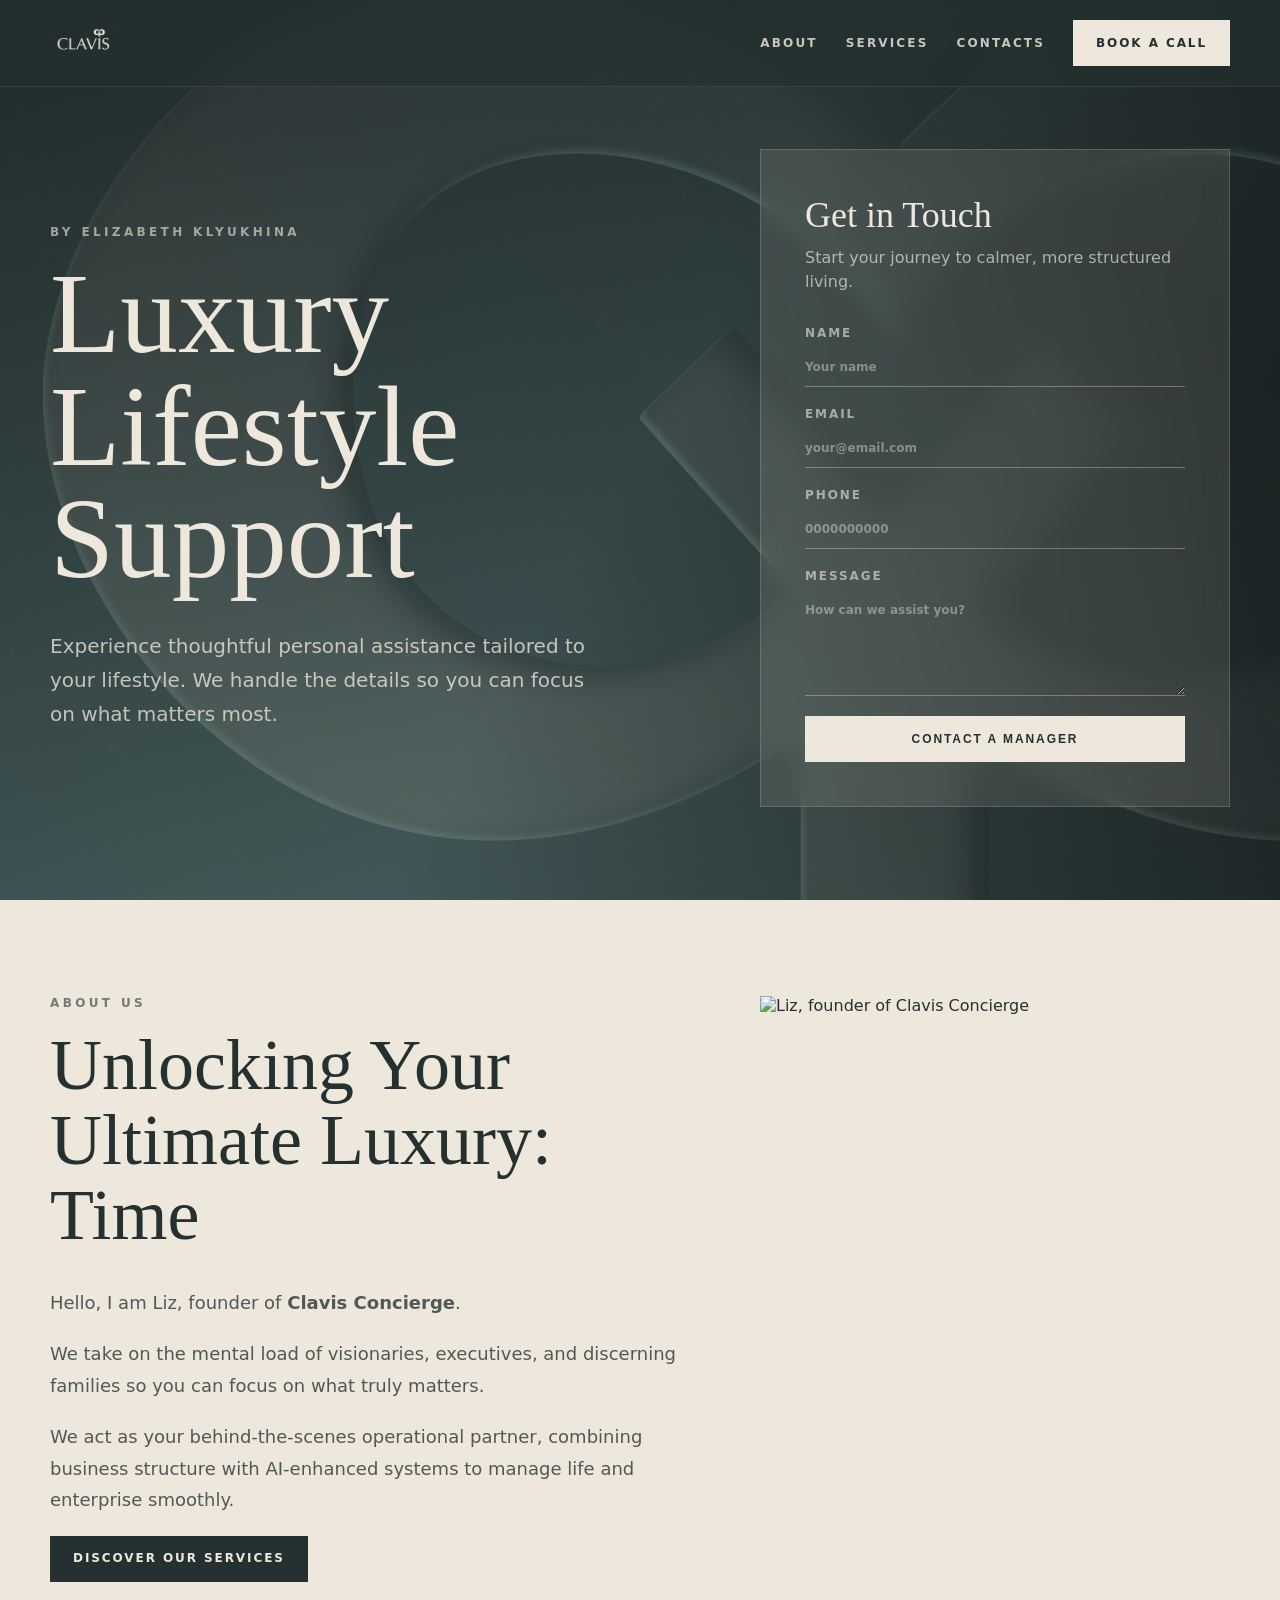
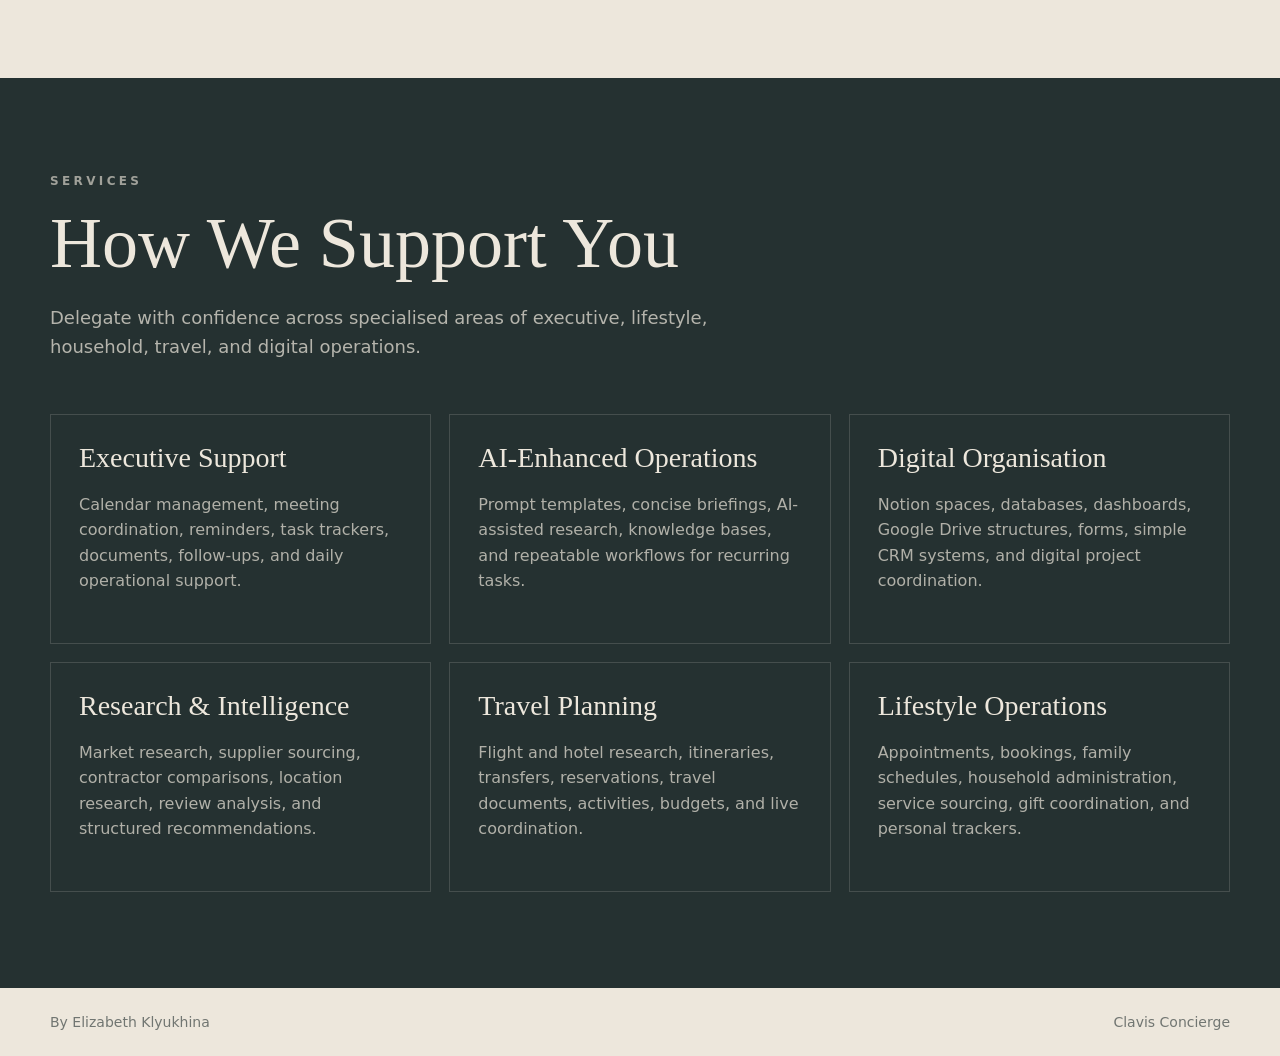
==== index.html @ cf225434 "Add GitHub Pages static preview" ====
<!doctype html>
<html lang="en">
  <head>
    <meta charset="utf-8" />
    <meta name="viewport" content="width=device-width, initial-scale=1" />
    <title>Clavis Concierge | Premium Lifestyle Management</title>
    <meta
      name="description"
      content="Clavis Concierge by Elizabeth Klyukhina - premium family, business, travel, lifestyle, and executive support services."
    />
    <style>
      :root {
        --forest: #253131;
        --sage: #729797;
        --linen: #ede7dc;
        --paper: #f8f4ec;
        --ink: #172222;
      }

      * {
        box-sizing: border-box;
      }

      html {
        scroll-behavior: smooth;
      }

      body {
        margin: 0;
        background: var(--linen);
        color: var(--ink);
        font-family: Inter, ui-sans-serif, system-ui, -apple-system, BlinkMacSystemFont, "Segoe UI", sans-serif;
      }

      a {
        color: inherit;
        text-decoration: none;
      }

      .serif {
        font-family: "Cormorant Garamond", Georgia, "Times New Roman", serif;
      }

      .container {
        width: min(1180px, calc(100% - 40px));
        margin: 0 auto;
      }

      .header {
        position: fixed;
        inset: 0 0 auto;
        z-index: 10;
        background: rgb(37 49 49 / 0.62);
        border-bottom: 1px solid rgb(255 255 255 / 0.08);
        backdrop-filter: blur(12px);
      }

      .header-row {
        display: flex;
        align-items: center;
        justify-content: space-between;
        min-height: 86px;
        gap: 28px;
      }

      .logo {
        display: block;
        height: 70px;
        width: auto;
      }

      .nav {
        display: flex;
        align-items: center;
        gap: 28px;
        color: rgb(237 231 220 / 0.82);
        font-size: 12px;
        font-weight: 600;
        letter-spacing: 0.18em;
        text-transform: uppercase;
      }

      .button {
        display: inline-flex;
        min-height: 46px;
        align-items: center;
        justify-content: center;
        border: 1px solid transparent;
        padding: 0 22px;
        background: var(--linen);
        color: var(--forest);
        font-size: 12px;
        font-weight: 700;
        letter-spacing: 0.16em;
        text-transform: uppercase;
      }

      .button.dark {
        border-color: var(--forest);
        background: var(--forest);
        color: var(--linen);
      }

      .hero {
        position: relative;
        min-height: 100vh;
        display: grid;
        align-items: center;
        overflow: hidden;
        background: var(--forest);
        color: var(--linen);
        padding: 132px 0 76px;
      }

      .hero::before {
        content: "";
        position: absolute;
        inset: 0;
        background:
          linear-gradient(120deg, rgb(0 0 0 / 0.46), rgb(37 49 49 / 0.24), rgb(0 0 0 / 0.42)),
          url("public/hero-bg.jpg") center / cover;
      }

      .hero-grid {
        position: relative;
        display: grid;
        grid-template-columns: minmax(0, 1fr) minmax(320px, 470px);
        gap: 64px;
        align-items: center;
      }

      h1,
      h2,
      h3,
      p {
        margin: 0;
      }

      h1 {
        max-width: 720px;
        font-size: clamp(58px, 9vw, 120px);
        font-weight: 300;
        line-height: 0.98;
      }

      .hero-copy {
        max-width: 540px;
        margin-top: 34px;
        color: rgb(237 231 220 / 0.78);
        font-size: 20px;
        line-height: 1.7;
      }

      .eyebrow {
        margin-bottom: 18px;
        color: rgb(237 231 220 / 0.62);
        font-size: 12px;
        font-weight: 700;
        letter-spacing: 0.28em;
        text-transform: uppercase;
      }

      .contact-card {
        border: 1px solid rgb(237 231 220 / 0.18);
        background: rgb(237 231 220 / 0.11);
        padding: clamp(28px, 4vw, 44px);
        backdrop-filter: blur(12px);
      }

      .contact-card h2 {
        font-size: 36px;
        font-weight: 300;
      }

      .contact-card p {
        margin-top: 10px;
        color: rgb(237 231 220 / 0.68);
        line-height: 1.5;
      }

      form {
        display: grid;
        gap: 20px;
        margin-top: 32px;
      }

      label {
        display: grid;
        gap: 8px;
        color: rgb(237 231 220 / 0.62);
        font-size: 12px;
        font-weight: 700;
        letter-spacing: 0.16em;
        text-transform: uppercase;
      }

      input,
      textarea {
        width: 100%;
        border: 0;
        border-bottom: 1px solid rgb(237 231 220 / 0.34);
        border-radius: 0;
        background: transparent;
        color: var(--linen);
        font: inherit;
        padding: 12px 0;
        outline: none;
      }

      input::placeholder,
      textarea::placeholder {
        color: rgb(237 231 220 / 0.44);
      }

      textarea {
        min-height: 105px;
        resize: vertical;
      }

      .section {
        padding: 96px 0;
      }

      .about {
        background: var(--linen);
        color: var(--forest);
      }

      .about-grid {
        display: grid;
        grid-template-columns: minmax(0, 1fr) minmax(300px, 470px);
        gap: 64px;
        align-items: start;
      }

      .section .eyebrow {
        color: rgb(37 49 49 / 0.6);
      }

      .section h2 {
        max-width: 780px;
        font-size: clamp(42px, 6vw, 72px);
        font-weight: 300;
        line-height: 1.04;
      }

      .body-copy {
        display: grid;
        gap: 20px;
        margin-top: 34px;
        color: rgb(37 49 49 / 0.78);
        font-size: 18px;
        line-height: 1.75;
      }

      .portrait {
        width: 100%;
        aspect-ratio: 479 / 540;
        object-fit: cover;
        object-position: top;
      }

      .services {
        background: var(--forest);
        color: var(--linen);
      }

      .services .eyebrow {
        color: rgb(237 231 220 / 0.62);
      }

      .services-intro {
        max-width: 720px;
        margin-top: 22px;
        color: rgb(237 231 220 / 0.72);
        font-size: 18px;
        line-height: 1.65;
      }

      .service-grid {
        display: grid;
        grid-template-columns: repeat(3, minmax(0, 1fr));
        gap: 18px;
        margin-top: 52px;
      }

      .service-card {
        min-height: 230px;
        border: 1px solid rgb(237 231 220 / 0.16);
        padding: 28px;
      }

      .service-card h3 {
        font-size: 28px;
        font-weight: 300;
        line-height: 1.1;
      }

      .service-card p {
        margin-top: 18px;
        color: rgb(237 231 220 / 0.7);
        line-height: 1.6;
      }

      footer {
        background: var(--linen);
        color: rgb(37 49 49 / 0.62);
        padding: 26px 0;
        font-size: 14px;
      }

      .footer-row {
        display: flex;
        align-items: center;
        justify-content: space-between;
        gap: 18px;
      }

      .toast {
        position: fixed;
        right: 24px;
        bottom: 24px;
        z-index: 20;
        display: none;
        max-width: 340px;
        background: var(--paper);
        color: var(--forest);
        box-shadow: 0 18px 40px rgb(0 0 0 / 0.2);
        padding: 18px 20px;
        line-height: 1.5;
      }

      .toast.show {
        display: block;
      }

      @media (max-width: 900px) {
        .nav {
          display: none;
        }

        .hero-grid,
        .about-grid,
        .service-grid {
          grid-template-columns: 1fr;
        }

        .hero {
          padding-top: 120px;
        }
      }

      @media (max-width: 560px) {
        .container {
          width: min(100% - 28px, 1180px);
        }

        .header-row {
          min-height: 74px;
        }

        .logo {
          height: 58px;
        }

        h1 {
          font-size: 52px;
        }

        .hero-copy,
        .body-copy,
        .services-intro {
          font-size: 16px;
        }

        .section {
          padding: 72px 0;
        }

        .footer-row {
          align-items: flex-start;
          flex-direction: column;
        }
      }
    </style>
  </head>
  <body>
    <header class="header">
      <div class="container header-row">
        <a href="#contacts" aria-label="Clavis Concierge home">
          <img class="logo" src="public/logo.png" alt="Clavis" />
        </a>
        <nav class="nav" aria-label="Primary navigation">
          <a href="#about">About</a>
          <a href="#services">Services</a>
          <a href="#contacts">Contacts</a>
          <a class="button" href="https://zcal.co/elizavetaklyukhina/30min" target="_blank" rel="noopener">Book a call</a>
        </nav>
      </div>
    </header>

    <main>
      <section class="hero" id="contacts">
        <div class="container hero-grid">
          <div>
            <p class="eyebrow">By Elizabeth Klyukhina</p>
            <h1 class="serif">Luxury Lifestyle Support</h1>
            <p class="hero-copy">
              Experience thoughtful personal assistance tailored to your lifestyle. We handle the details so you can focus on what matters most.
            </p>
          </div>

          <div class="contact-card">
            <h2 class="serif">Get in Touch</h2>
            <p>Start your journey to calmer, more structured living.</p>
            <form id="contact-form">
              <label>
                Name
                <input name="name" placeholder="Your name" autocomplete="name" required />
              </label>
              <label>
                Email
                <input name="email" type="email" placeholder="your@email.com" autocomplete="email" required />
              </label>
              <label>
                Phone
                <input name="phone" type="tel" placeholder="0000000000" autocomplete="tel" required />
              </label>
              <label>
                Message
                <textarea name="message" placeholder="How can we assist you?" required></textarea>
              </label>
              <button class="button" type="submit">Contact a Manager</button>
            </form>
          </div>
        </div>
      </section>

      <section class="section about" id="about">
        <div class="container about-grid">
          <div>
            <p class="eyebrow">About Us</p>
            <h2 class="serif">Unlocking Your Ultimate Luxury: Time</h2>
            <div class="body-copy">
              <p>Hello, I am Liz, founder of <strong>Clavis Concierge</strong>.</p>
              <p>We take on the mental load of visionaries, executives, and discerning families so you can focus on what truly matters.</p>
              <p>We act as your behind-the-scenes operational partner, combining business structure with AI-enhanced systems to manage life and enterprise smoothly.</p>
              <p><a class="button dark" href="#services">Discover Our Services</a></p>
            </div>
          </div>
          <img class="portrait" src="public/about-liz.png" alt="Liz, founder of Clavis Concierge" />
        </div>
      </section>

      <section class="section services" id="services">
        <div class="container">
          <p class="eyebrow">Services</p>
          <h2 class="serif">How We Support You</h2>
          <p class="services-intro">Delegate with confidence across specialised areas of executive, lifestyle, household, travel, and digital operations.</p>
          <div class="service-grid">
            <article class="service-card">
              <h3 class="serif">Executive Support</h3>
              <p>Calendar management, meeting coordination, reminders, task trackers, documents, follow-ups, and daily operational support.</p>
            </article>
            <article class="service-card">
              <h3 class="serif">AI-Enhanced Operations</h3>
              <p>Prompt templates, concise briefings, AI-assisted research, knowledge bases, and repeatable workflows for recurring tasks.</p>
            </article>
            <article class="service-card">
              <h3 class="serif">Digital Organisation</h3>
              <p>Notion spaces, databases, dashboards, Google Drive structures, forms, simple CRM systems, and digital project coordination.</p>
            </article>
            <article class="service-card">
              <h3 class="serif">Research & Intelligence</h3>
              <p>Market research, supplier sourcing, contractor comparisons, location research, review analysis, and structured recommendations.</p>
            </article>
            <article class="service-card">
              <h3 class="serif">Travel Planning</h3>
              <p>Flight and hotel research, itineraries, transfers, reservations, travel documents, activities, budgets, and live coordination.</p>
            </article>
            <article class="service-card">
              <h3 class="serif">Lifestyle Operations</h3>
              <p>Appointments, bookings, family schedules, household administration, service sourcing, gift coordination, and personal trackers.</p>
            </article>
          </div>
        </div>
      </section>
    </main>

    <footer>
      <div class="container footer-row">
        <span>By Elizabeth Klyukhina</span>
        <span>Clavis Concierge</span>
      </div>
    </footer>

    <div class="toast" id="toast" role="status" aria-live="polite">
      Thank you. Your message is ready for the next connected contact workflow.
    </div>

    <script>
      const form = document.querySelector("#contact-form");
      const toast = document.querySelector("#toast");

      form.addEventListener("submit", (event) => {
        event.preventDefault();
        form.reset();
        toast.classList.add("show");
        window.setTimeout(() => toast.classList.remove("show"), 4200);
      });
    </script>
  </body>
</html>
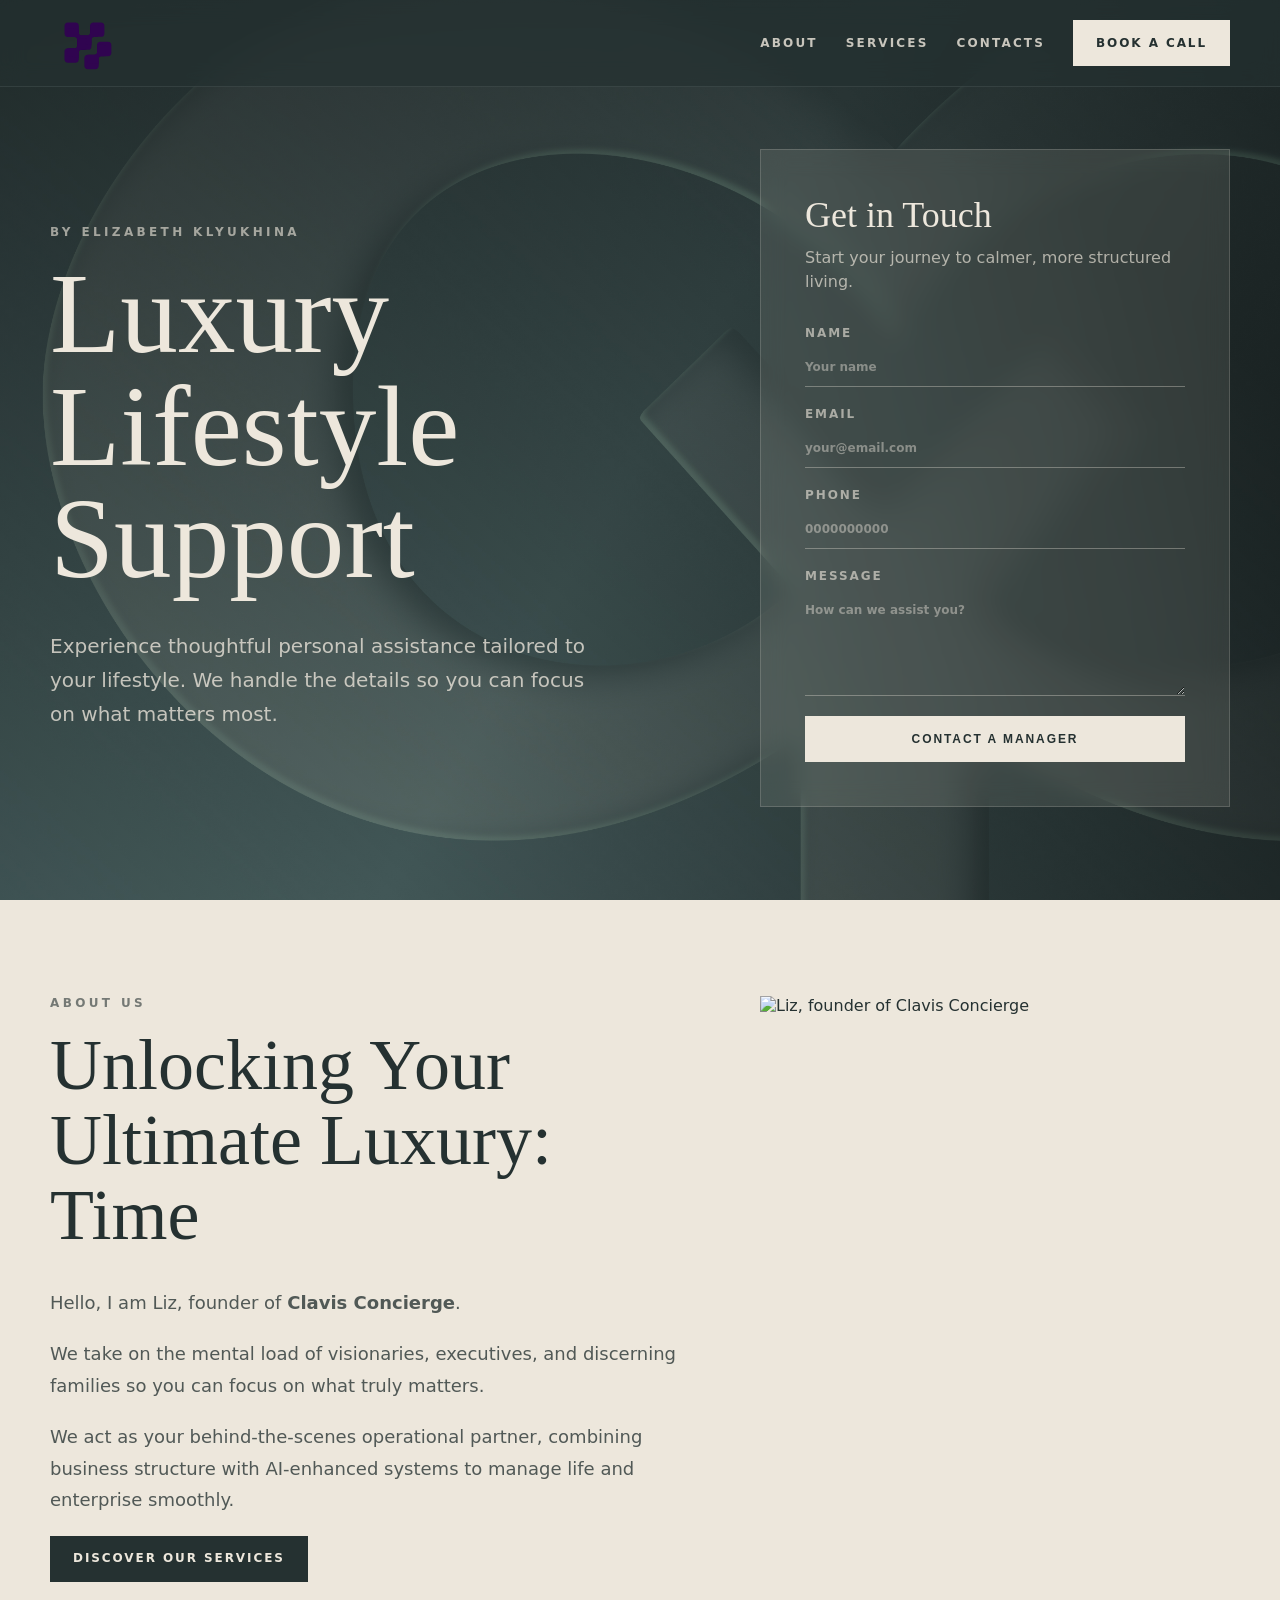
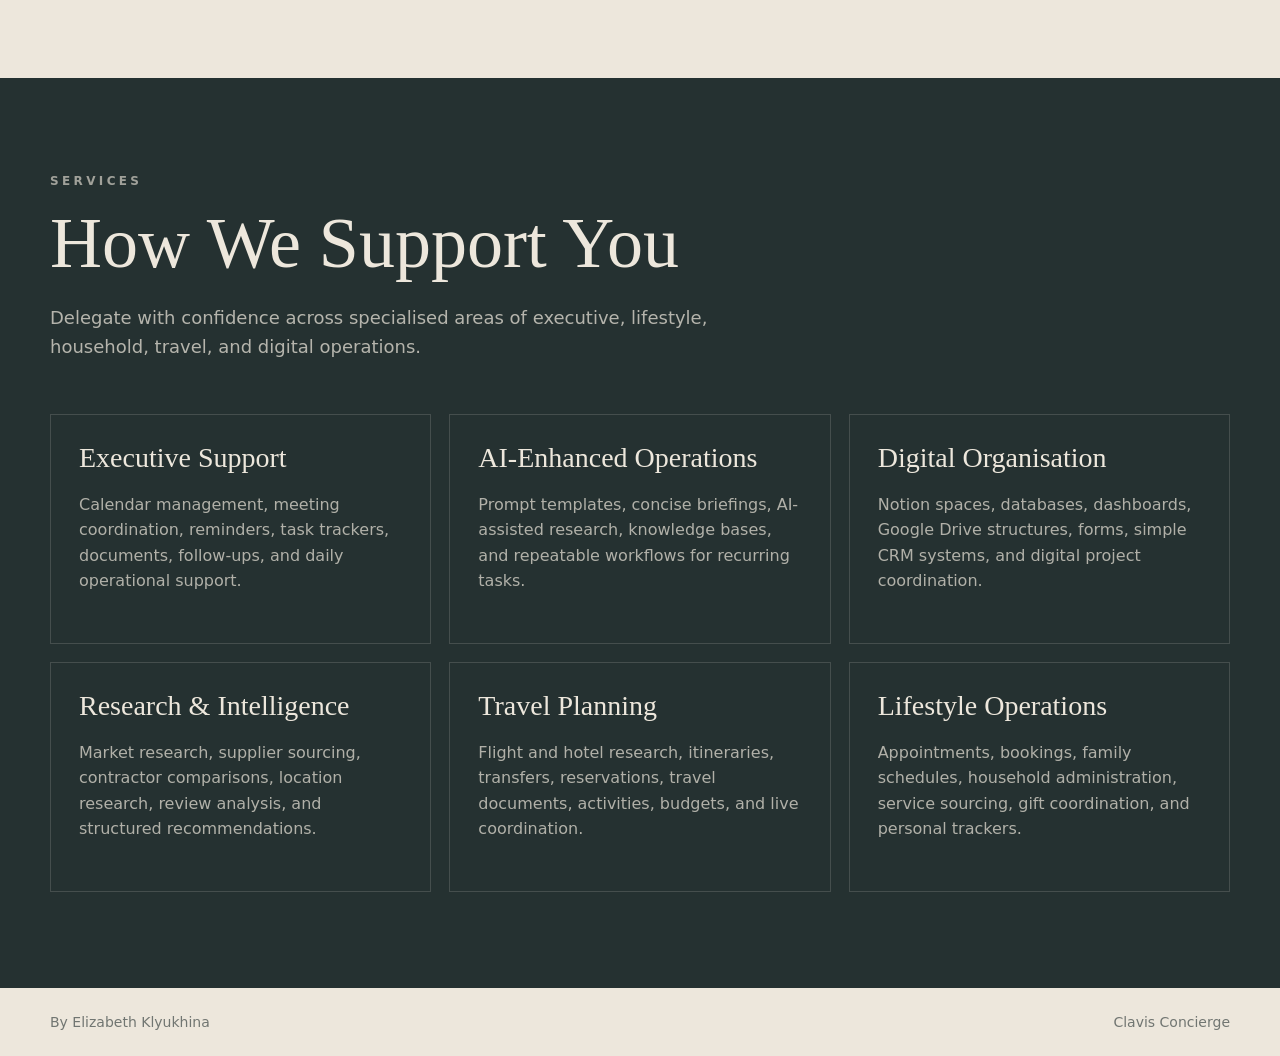
==== commit 185c0685: "Update site logo" ====
--- a/index.html
+++ b/index.html
@@ -388,7 +388,7 @@
     <header class="header">
       <div class="container header-row">
         <a href="#contacts" aria-label="Clavis Concierge home">
-          <img class="logo" src="public/logo.png" alt="Clavis" />
+          <img class="logo" src="public/logo.svg" alt="Clavis" />
         </a>
         <nav class="nav" aria-label="Primary navigation">
           <a href="#about">About</a>
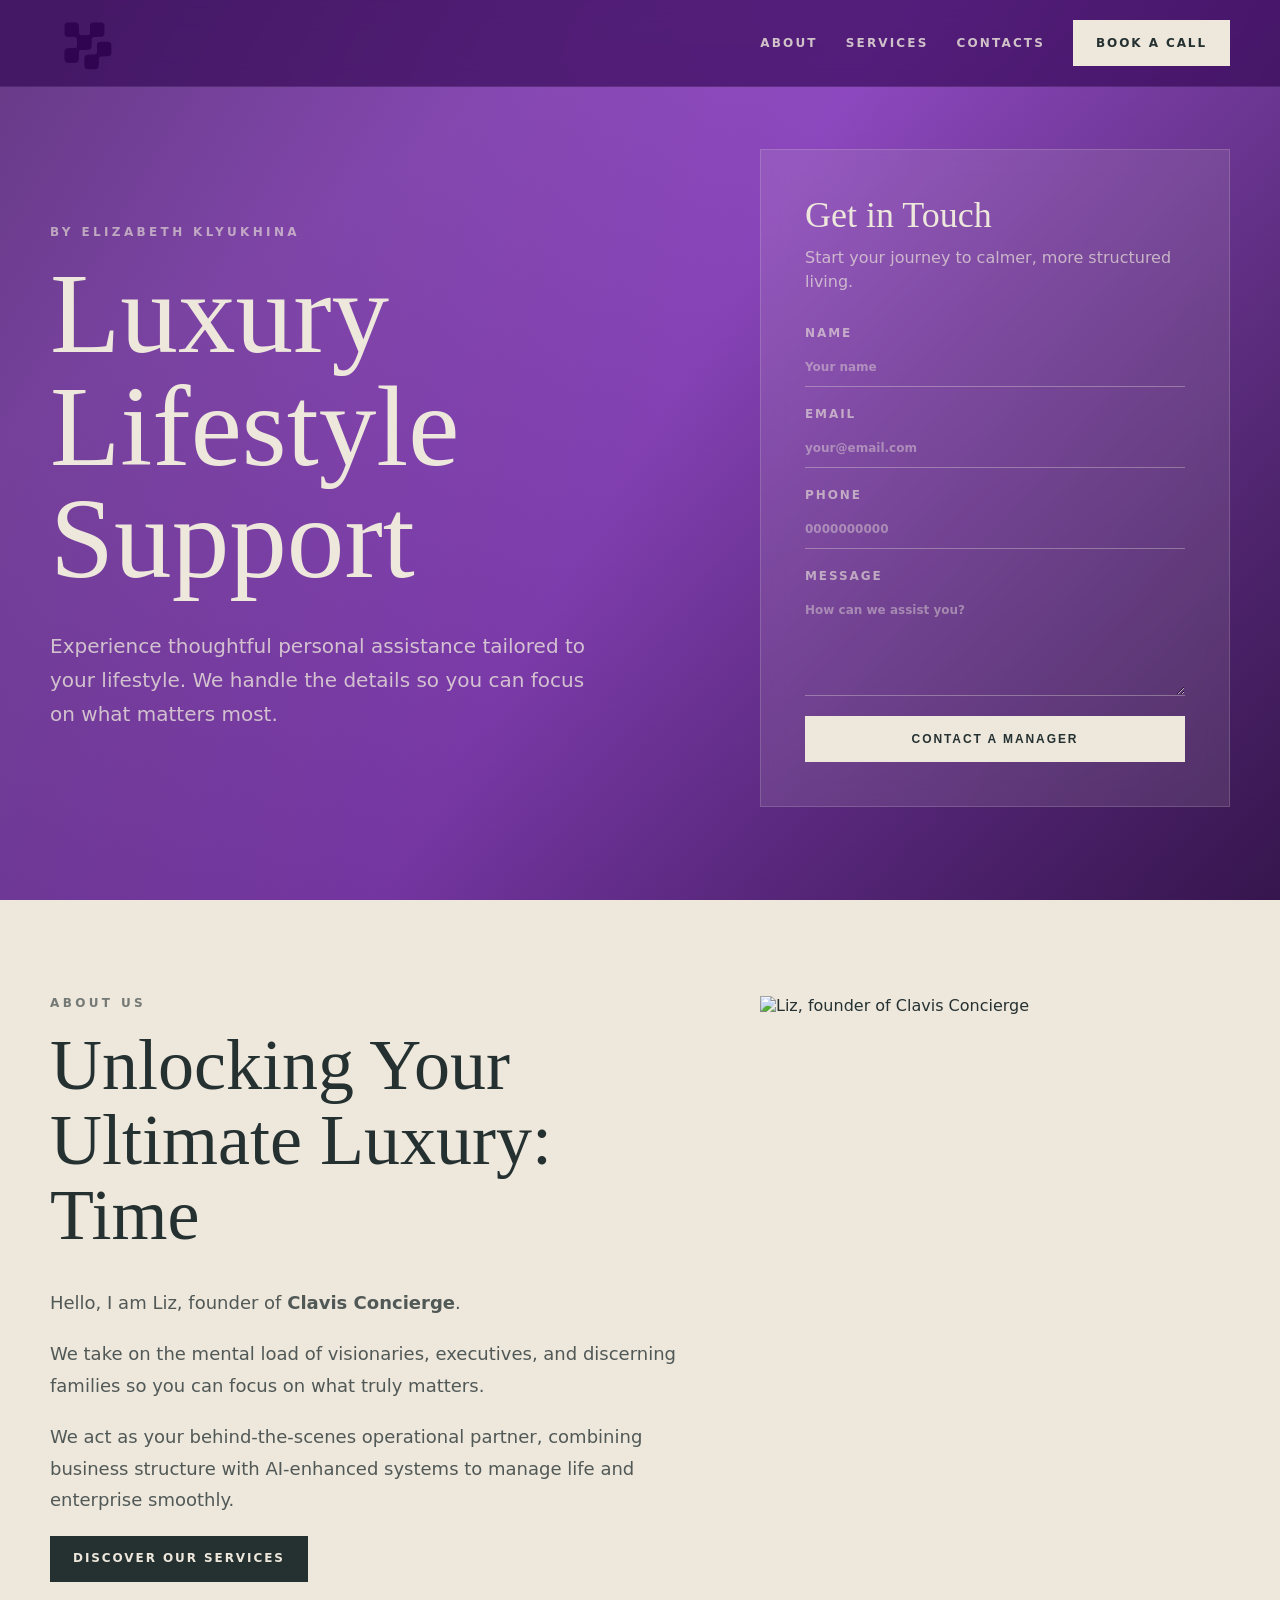
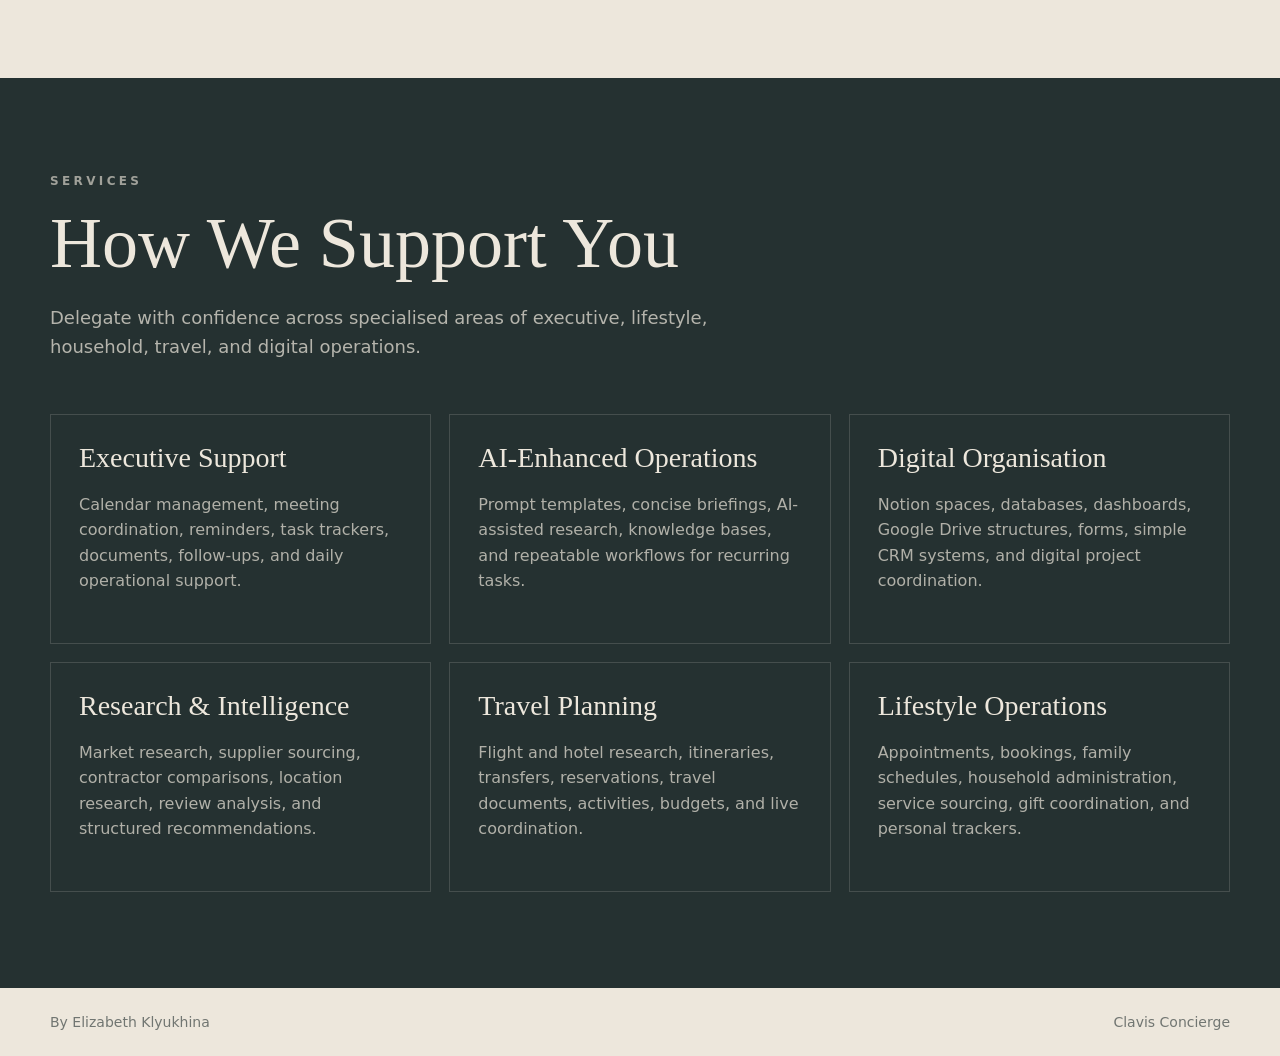
==== commit b6148948: "Update hero background" ====
--- a/index.html
+++ b/index.html
@@ -11,6 +11,7 @@
     <style>
       :root {
         --forest: #253131;
+        --hero-dark: #300450;
         --sage: #729797;
         --linen: #ede7dc;
         --paper: #f8f4ec;
@@ -50,7 +51,7 @@
         position: fixed;
         inset: 0 0 auto;
         z-index: 10;
-        background: rgb(37 49 49 / 0.62);
+        background: rgb(48 4 80 / 0.62);
         border-bottom: 1px solid rgb(255 255 255 / 0.08);
         backdrop-filter: blur(12px);
       }
@@ -117,8 +118,8 @@
         position: absolute;
         inset: 0;
         background:
-          linear-gradient(120deg, rgb(0 0 0 / 0.46), rgb(37 49 49 / 0.24), rgb(0 0 0 / 0.42)),
-          url("public/hero-bg.jpg") center / cover;
+          linear-gradient(120deg, rgb(0 0 0 / 0.46), rgb(48 4 80 / 0.24), rgb(0 0 0 / 0.42)),
+          url("public/hero-bg.svg") center / cover;
       }
 
       .hero-grid {
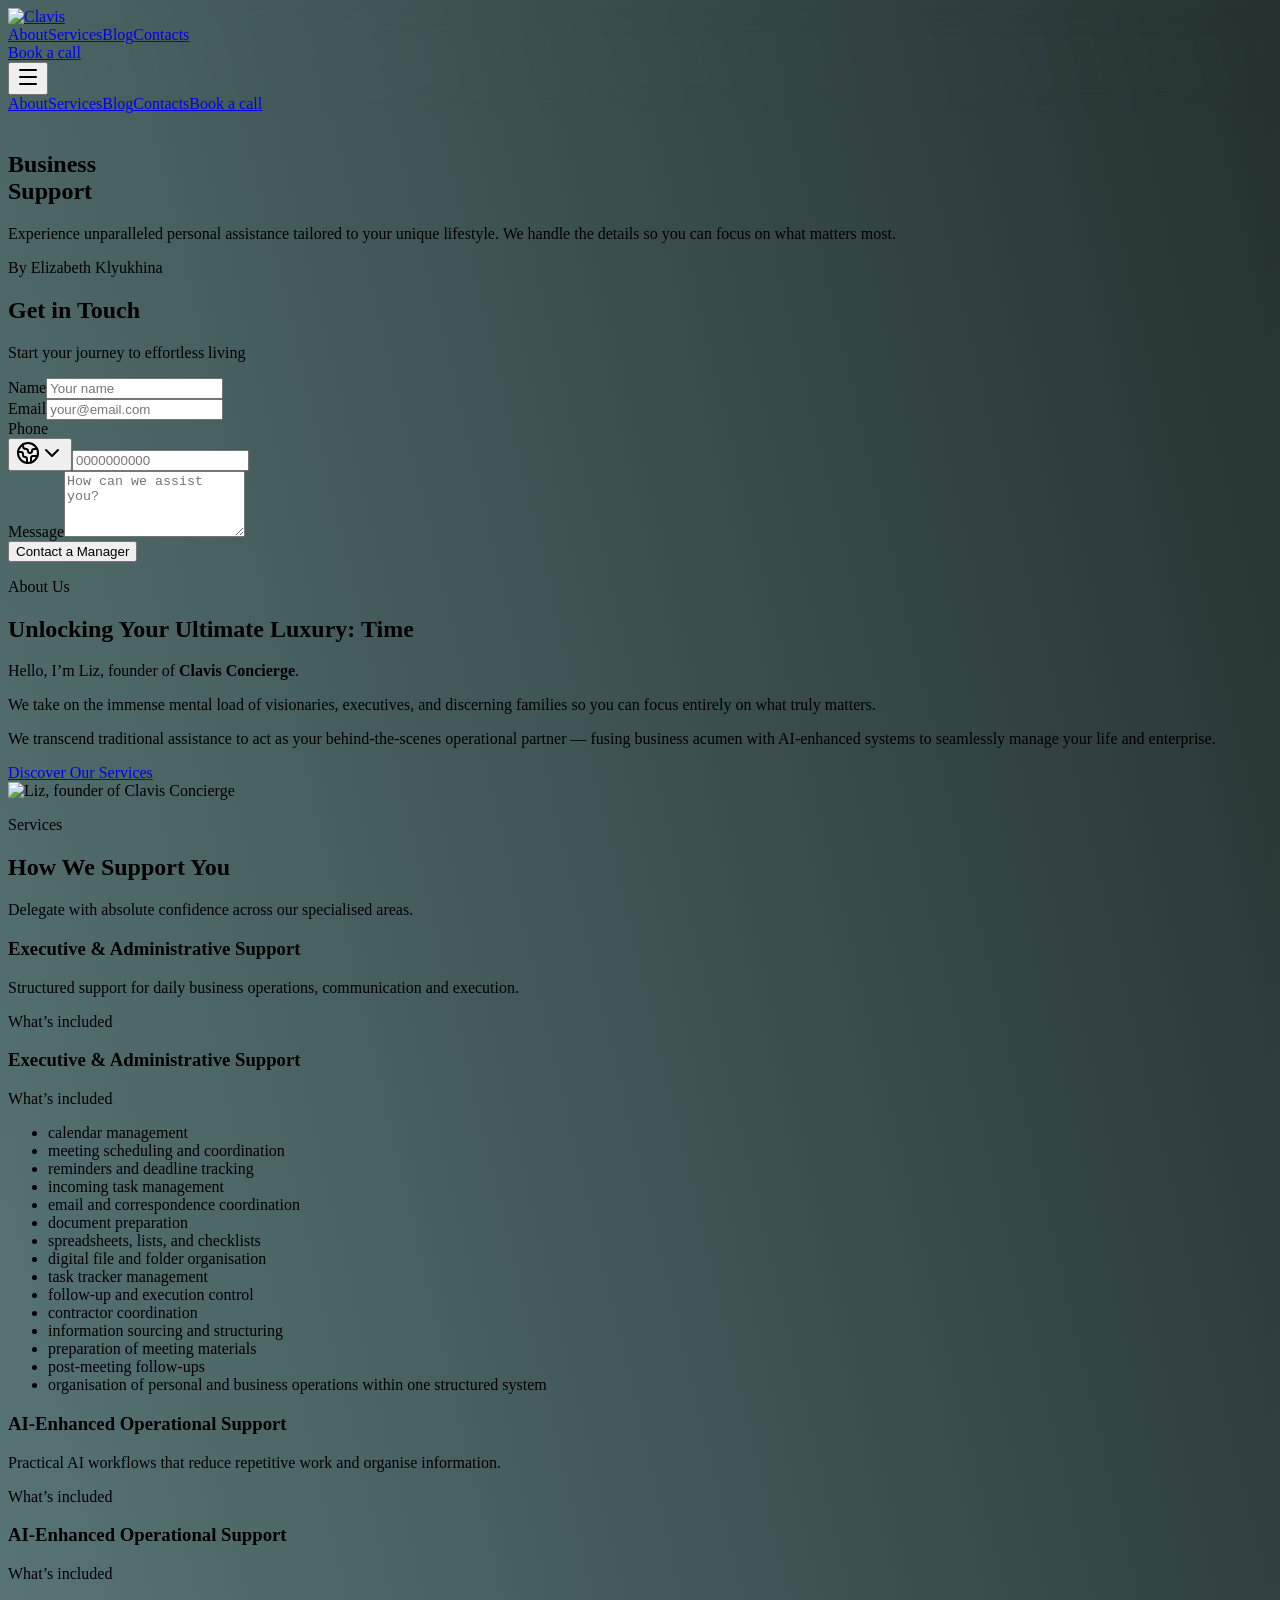
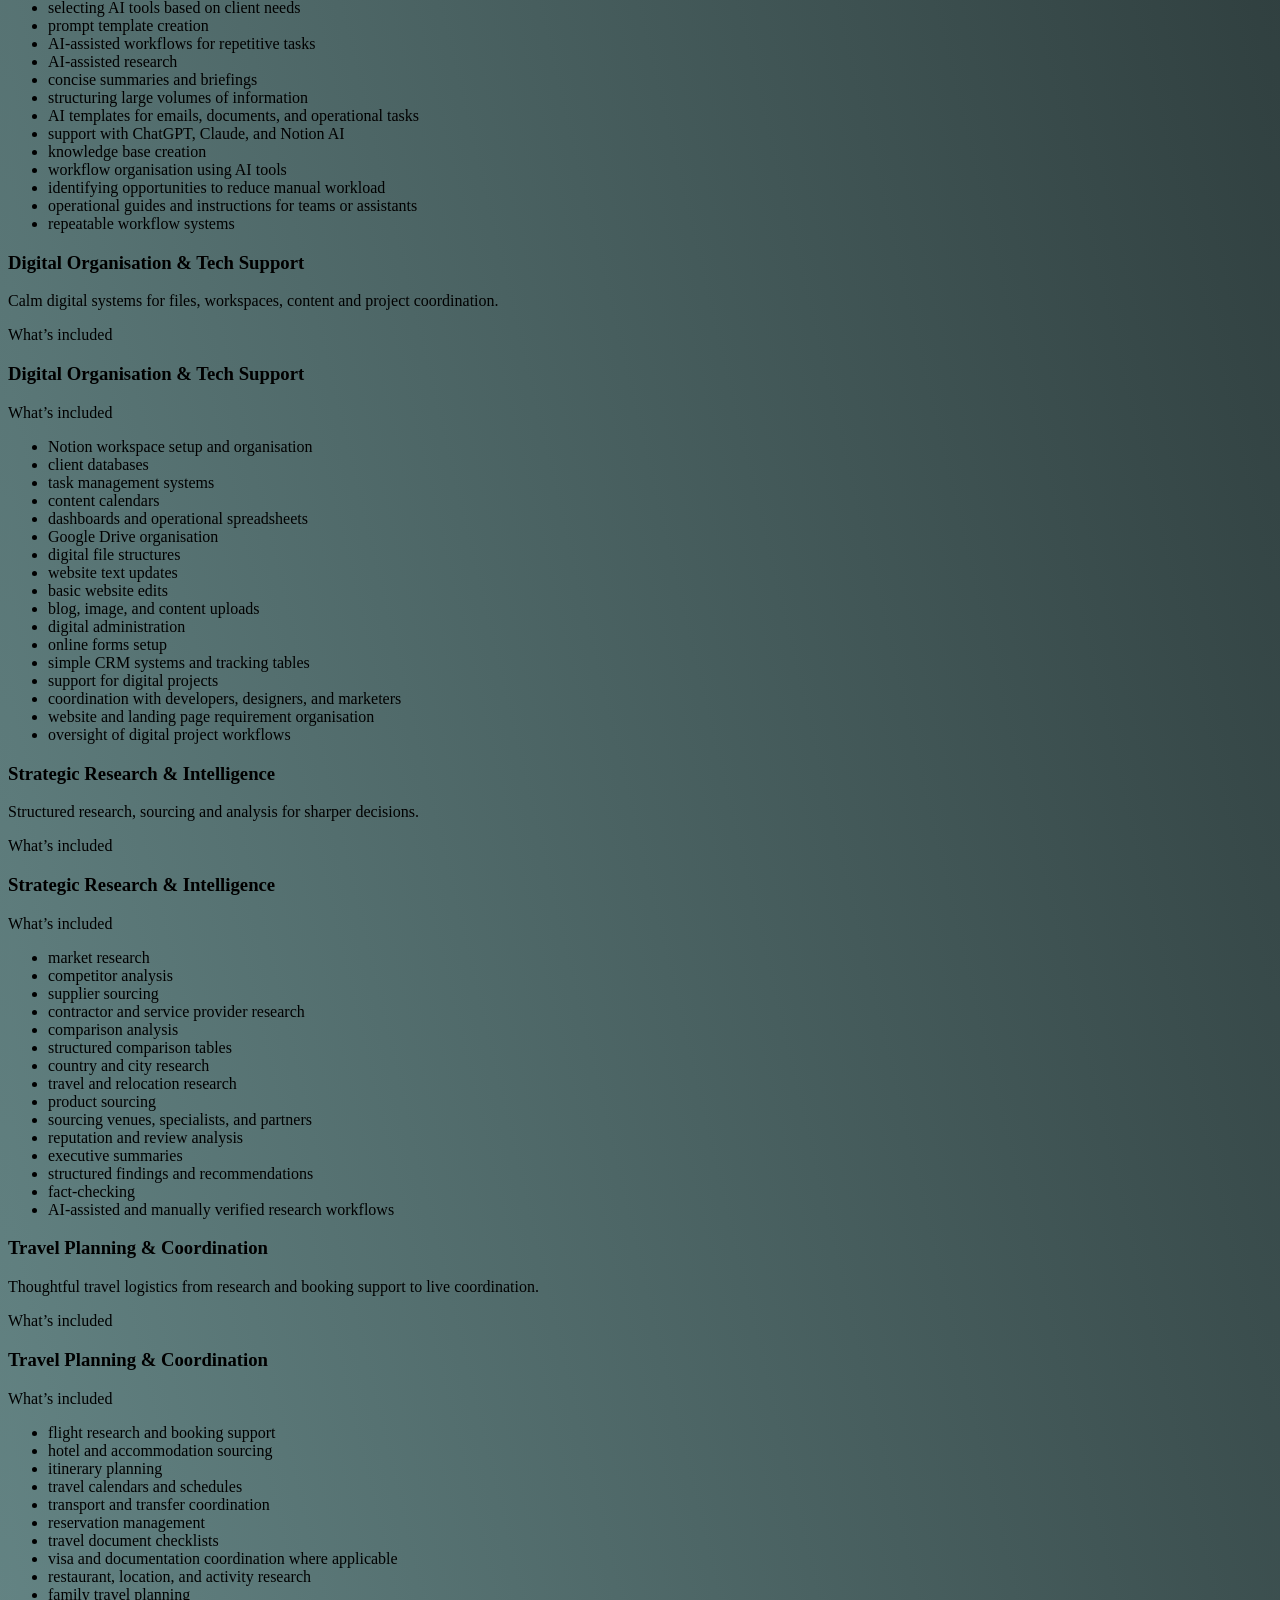
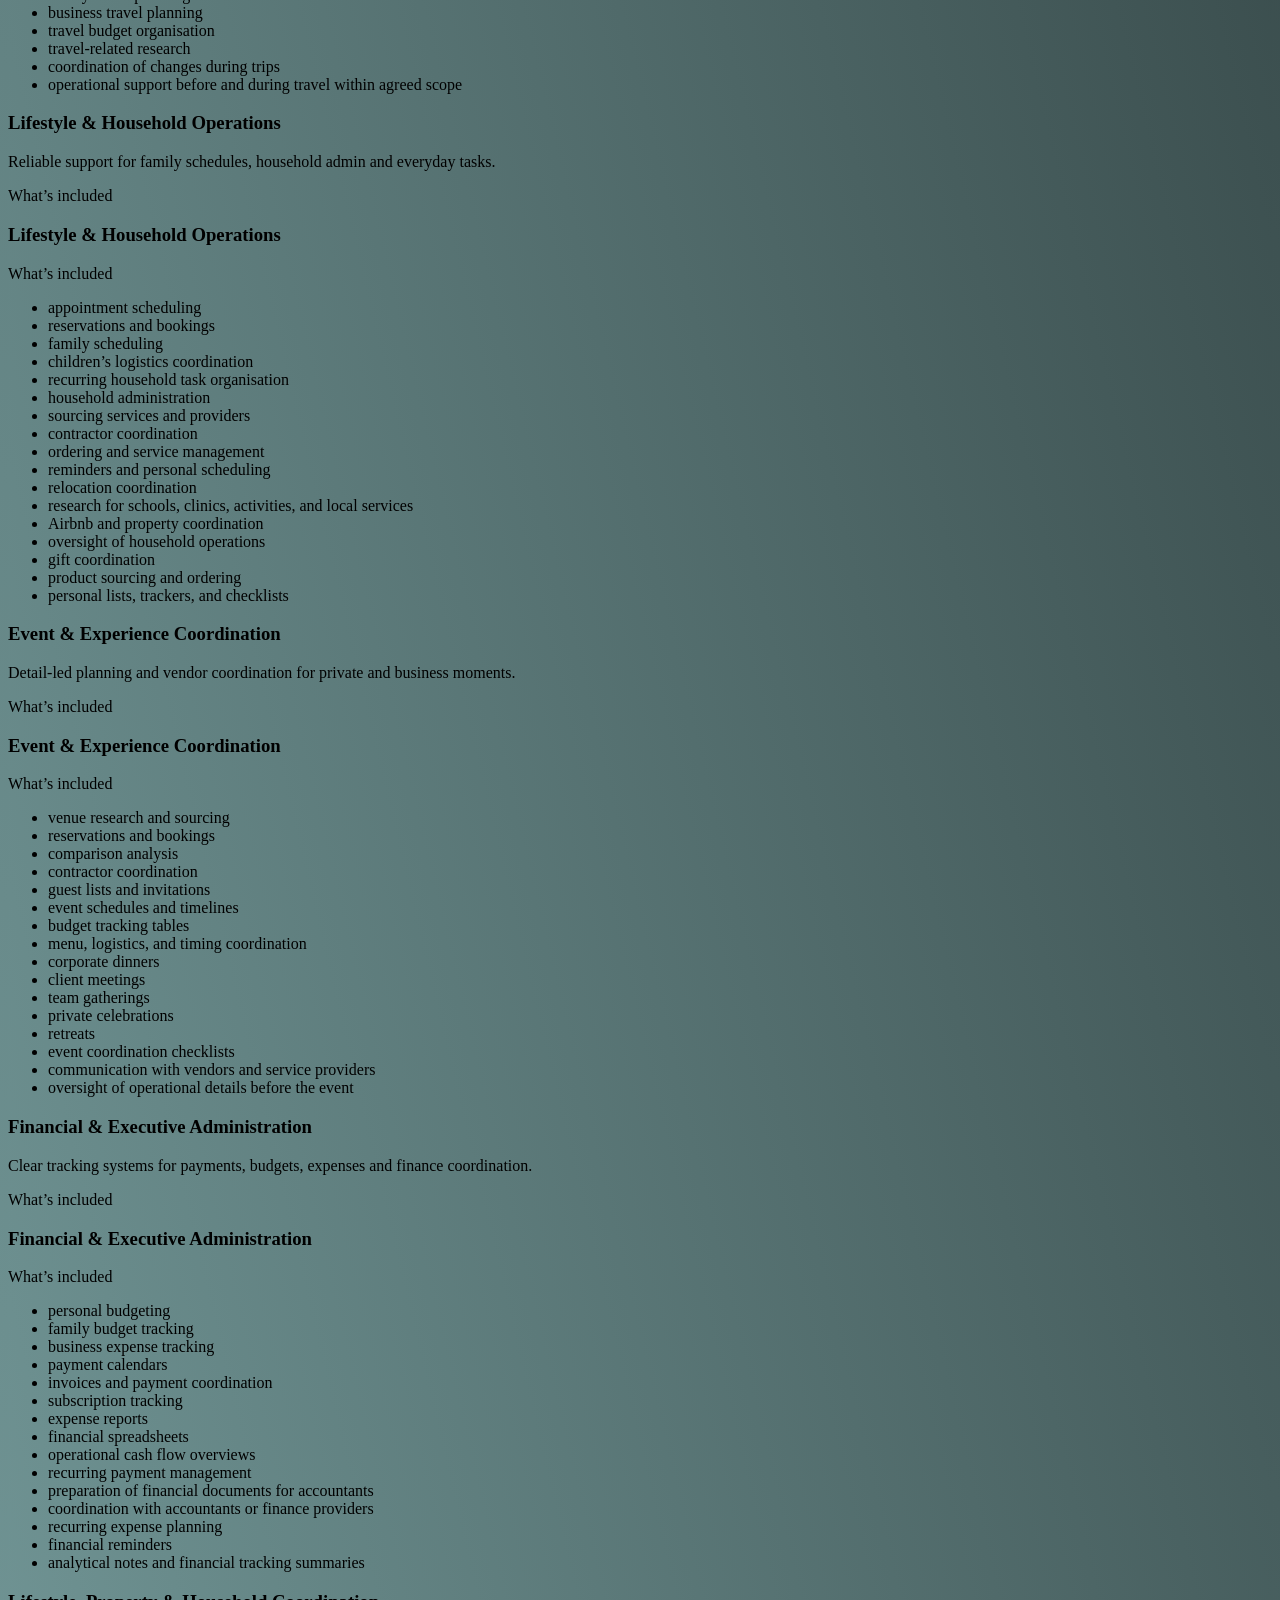
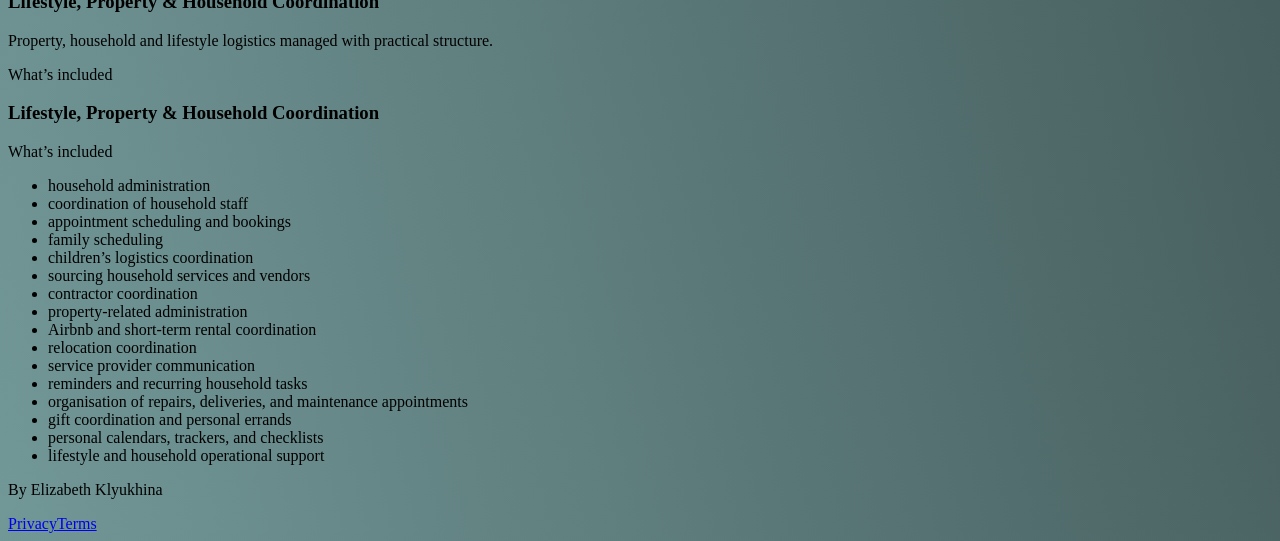
==== commit 01e9abe7: "Deploy static site" ====
--- a/index.html
+++ b/index.html
@@ -1,514 +1 @@
-<!doctype html>
-<html lang="en">
-  <head>
-    <meta charset="utf-8" />
-    <meta name="viewport" content="width=device-width, initial-scale=1" />
-    <title>Clavis Concierge | Premium Lifestyle Management</title>
-    <meta
-      name="description"
-      content="Clavis Concierge by Elizabeth Klyukhina - premium family, business, travel, lifestyle, and executive support services."
-    />
-    <style>
-      :root {
-        --forest: #253131;
-        --hero-dark: #300450;
-        --sage: #729797;
-        --linen: #ede7dc;
-        --paper: #f8f4ec;
-        --ink: #172222;
-      }
-
-      * {
-        box-sizing: border-box;
-      }
-
-      html {
-        scroll-behavior: smooth;
-      }
-
-      body {
-        margin: 0;
-        background: var(--linen);
-        color: var(--ink);
-        font-family: Inter, ui-sans-serif, system-ui, -apple-system, BlinkMacSystemFont, "Segoe UI", sans-serif;
-      }
-
-      a {
-        color: inherit;
-        text-decoration: none;
-      }
-
-      .serif {
-        font-family: "Cormorant Garamond", Georgia, "Times New Roman", serif;
-      }
-
-      .container {
-        width: min(1180px, calc(100% - 40px));
-        margin: 0 auto;
-      }
-
-      .header {
-        position: fixed;
-        inset: 0 0 auto;
-        z-index: 10;
-        background: rgb(48 4 80 / 0.62);
-        border-bottom: 1px solid rgb(255 255 255 / 0.08);
-        backdrop-filter: blur(12px);
-      }
-
-      .header-row {
-        display: flex;
-        align-items: center;
-        justify-content: space-between;
-        min-height: 86px;
-        gap: 28px;
-      }
-
-      .logo {
-        display: block;
-        height: 70px;
-        width: auto;
-      }
-
-      .nav {
-        display: flex;
-        align-items: center;
-        gap: 28px;
-        color: rgb(237 231 220 / 0.82);
-        font-size: 12px;
-        font-weight: 600;
-        letter-spacing: 0.18em;
-        text-transform: uppercase;
-      }
-
-      .button {
-        display: inline-flex;
-        min-height: 46px;
-        align-items: center;
-        justify-content: center;
-        border: 1px solid transparent;
-        padding: 0 22px;
-        background: var(--linen);
-        color: var(--forest);
-        font-size: 12px;
-        font-weight: 700;
-        letter-spacing: 0.16em;
-        text-transform: uppercase;
-      }
-
-      .button.dark {
-        border-color: var(--forest);
-        background: var(--forest);
-        color: var(--linen);
-      }
-
-      .hero {
-        position: relative;
-        min-height: 100vh;
-        display: grid;
-        align-items: center;
-        overflow: hidden;
-        background: var(--forest);
-        color: var(--linen);
-        padding: 132px 0 76px;
-      }
-
-      .hero::before {
-        content: "";
-        position: absolute;
-        inset: 0;
-        background:
-          linear-gradient(120deg, rgb(0 0 0 / 0.46), rgb(48 4 80 / 0.24), rgb(0 0 0 / 0.42)),
-          url("public/hero-bg.svg") center / cover;
-      }
-
-      .hero-grid {
-        position: relative;
-        display: grid;
-        grid-template-columns: minmax(0, 1fr) minmax(320px, 470px);
-        gap: 64px;
-        align-items: center;
-      }
-
-      h1,
-      h2,
-      h3,
-      p {
-        margin: 0;
-      }
-
-      h1 {
-        max-width: 720px;
-        font-size: clamp(58px, 9vw, 120px);
-        font-weight: 300;
-        line-height: 0.98;
-      }
-
-      .hero-copy {
-        max-width: 540px;
-        margin-top: 34px;
-        color: rgb(237 231 220 / 0.78);
-        font-size: 20px;
-        line-height: 1.7;
-      }
-
-      .eyebrow {
-        margin-bottom: 18px;
-        color: rgb(237 231 220 / 0.62);
-        font-size: 12px;
-        font-weight: 700;
-        letter-spacing: 0.28em;
-        text-transform: uppercase;
-      }
-
-      .contact-card {
-        border: 1px solid rgb(237 231 220 / 0.18);
-        background: rgb(237 231 220 / 0.11);
-        padding: clamp(28px, 4vw, 44px);
-        backdrop-filter: blur(12px);
-      }
-
-      .contact-card h2 {
-        font-size: 36px;
-        font-weight: 300;
-      }
-
-      .contact-card p {
-        margin-top: 10px;
-        color: rgb(237 231 220 / 0.68);
-        line-height: 1.5;
-      }
-
-      form {
-        display: grid;
-        gap: 20px;
-        margin-top: 32px;
-      }
-
-      label {
-        display: grid;
-        gap: 8px;
-        color: rgb(237 231 220 / 0.62);
-        font-size: 12px;
-        font-weight: 700;
-        letter-spacing: 0.16em;
-        text-transform: uppercase;
-      }
-
-      input,
-      textarea {
-        width: 100%;
-        border: 0;
-        border-bottom: 1px solid rgb(237 231 220 / 0.34);
-        border-radius: 0;
-        background: transparent;
-        color: var(--linen);
-        font: inherit;
-        padding: 12px 0;
-        outline: none;
-      }
-
-      input::placeholder,
-      textarea::placeholder {
-        color: rgb(237 231 220 / 0.44);
-      }
-
-      textarea {
-        min-height: 105px;
-        resize: vertical;
-      }
-
-      .section {
-        padding: 96px 0;
-      }
-
-      .about {
-        background: var(--linen);
-        color: var(--forest);
-      }
-
-      .about-grid {
-        display: grid;
-        grid-template-columns: minmax(0, 1fr) minmax(300px, 470px);
-        gap: 64px;
-        align-items: start;
-      }
-
-      .section .eyebrow {
-        color: rgb(37 49 49 / 0.6);
-      }
-
-      .section h2 {
-        max-width: 780px;
-        font-size: clamp(42px, 6vw, 72px);
-        font-weight: 300;
-        line-height: 1.04;
-      }
-
-      .body-copy {
-        display: grid;
-        gap: 20px;
-        margin-top: 34px;
-        color: rgb(37 49 49 / 0.78);
-        font-size: 18px;
-        line-height: 1.75;
-      }
-
-      .portrait {
-        width: 100%;
-        aspect-ratio: 479 / 540;
-        object-fit: cover;
-        object-position: top;
-      }
-
-      .services {
-        background: var(--forest);
-        color: var(--linen);
-      }
-
-      .services .eyebrow {
-        color: rgb(237 231 220 / 0.62);
-      }
-
-      .services-intro {
-        max-width: 720px;
-        margin-top: 22px;
-        color: rgb(237 231 220 / 0.72);
-        font-size: 18px;
-        line-height: 1.65;
-      }
-
-      .service-grid {
-        display: grid;
-        grid-template-columns: repeat(3, minmax(0, 1fr));
-        gap: 18px;
-        margin-top: 52px;
-      }
-
-      .service-card {
-        min-height: 230px;
-        border: 1px solid rgb(237 231 220 / 0.16);
-        padding: 28px;
-      }
-
-      .service-card h3 {
-        font-size: 28px;
-        font-weight: 300;
-        line-height: 1.1;
-      }
-
-      .service-card p {
-        margin-top: 18px;
-        color: rgb(237 231 220 / 0.7);
-        line-height: 1.6;
-      }
-
-      footer {
-        background: var(--linen);
-        color: rgb(37 49 49 / 0.62);
-        padding: 26px 0;
-        font-size: 14px;
-      }
-
-      .footer-row {
-        display: flex;
-        align-items: center;
-        justify-content: space-between;
-        gap: 18px;
-      }
-
-      .toast {
-        position: fixed;
-        right: 24px;
-        bottom: 24px;
-        z-index: 20;
-        display: none;
-        max-width: 340px;
-        background: var(--paper);
-        color: var(--forest);
-        box-shadow: 0 18px 40px rgb(0 0 0 / 0.2);
-        padding: 18px 20px;
-        line-height: 1.5;
-      }
-
-      .toast.show {
-        display: block;
-      }
-
-      @media (max-width: 900px) {
-        .nav {
-          display: none;
-        }
-
-        .hero-grid,
-        .about-grid,
-        .service-grid {
-          grid-template-columns: 1fr;
-        }
-
-        .hero {
-          padding-top: 120px;
-        }
-      }
-
-      @media (max-width: 560px) {
-        .container {
-          width: min(100% - 28px, 1180px);
-        }
-
-        .header-row {
-          min-height: 74px;
-        }
-
-        .logo {
-          height: 58px;
-        }
-
-        h1 {
-          font-size: 52px;
-        }
-
-        .hero-copy,
-        .body-copy,
-        .services-intro {
-          font-size: 16px;
-        }
-
-        .section {
-          padding: 72px 0;
-        }
-
-        .footer-row {
-          align-items: flex-start;
-          flex-direction: column;
-        }
-      }
-    </style>
-  </head>
-  <body>
-    <header class="header">
-      <div class="container header-row">
-        <a href="#contacts" aria-label="Clavis Concierge home">
-          <img class="logo" src="public/logo.svg" alt="Clavis" />
-        </a>
-        <nav class="nav" aria-label="Primary navigation">
-          <a href="#about">About</a>
-          <a href="#services">Services</a>
-          <a href="#contacts">Contacts</a>
-          <a class="button" href="https://zcal.co/elizavetaklyukhina/30min" target="_blank" rel="noopener">Book a call</a>
-        </nav>
-      </div>
-    </header>
-
-    <main>
-      <section class="hero" id="contacts">
-        <div class="container hero-grid">
-          <div>
-            <p class="eyebrow">By Elizabeth Klyukhina</p>
-            <h1 class="serif">Luxury Lifestyle Support</h1>
-            <p class="hero-copy">
-              Experience thoughtful personal assistance tailored to your lifestyle. We handle the details so you can focus on what matters most.
-            </p>
-          </div>
-
-          <div class="contact-card">
-            <h2 class="serif">Get in Touch</h2>
-            <p>Start your journey to calmer, more structured living.</p>
-            <form id="contact-form">
-              <label>
-                Name
-                <input name="name" placeholder="Your name" autocomplete="name" required />
-              </label>
-              <label>
-                Email
-                <input name="email" type="email" placeholder="your@email.com" autocomplete="email" required />
-              </label>
-              <label>
-                Phone
-                <input name="phone" type="tel" placeholder="0000000000" autocomplete="tel" required />
-              </label>
-              <label>
-                Message
-                <textarea name="message" placeholder="How can we assist you?" required></textarea>
-              </label>
-              <button class="button" type="submit">Contact a Manager</button>
-            </form>
-          </div>
-        </div>
-      </section>
-
-      <section class="section about" id="about">
-        <div class="container about-grid">
-          <div>
-            <p class="eyebrow">About Us</p>
-            <h2 class="serif">Unlocking Your Ultimate Luxury: Time</h2>
-            <div class="body-copy">
-              <p>Hello, I am Liz, founder of <strong>Clavis Concierge</strong>.</p>
-              <p>We take on the mental load of visionaries, executives, and discerning families so you can focus on what truly matters.</p>
-              <p>We act as your behind-the-scenes operational partner, combining business structure with AI-enhanced systems to manage life and enterprise smoothly.</p>
-              <p><a class="button dark" href="#services">Discover Our Services</a></p>
-            </div>
-          </div>
-          <img class="portrait" src="public/about-liz.png" alt="Liz, founder of Clavis Concierge" />
-        </div>
-      </section>
-
-      <section class="section services" id="services">
-        <div class="container">
-          <p class="eyebrow">Services</p>
-          <h2 class="serif">How We Support You</h2>
-          <p class="services-intro">Delegate with confidence across specialised areas of executive, lifestyle, household, travel, and digital operations.</p>
-          <div class="service-grid">
-            <article class="service-card">
-              <h3 class="serif">Executive Support</h3>
-              <p>Calendar management, meeting coordination, reminders, task trackers, documents, follow-ups, and daily operational support.</p>
-            </article>
-            <article class="service-card">
-              <h3 class="serif">AI-Enhanced Operations</h3>
-              <p>Prompt templates, concise briefings, AI-assisted research, knowledge bases, and repeatable workflows for recurring tasks.</p>
-            </article>
-            <article class="service-card">
-              <h3 class="serif">Digital Organisation</h3>
-              <p>Notion spaces, databases, dashboards, Google Drive structures, forms, simple CRM systems, and digital project coordination.</p>
-            </article>
-            <article class="service-card">
-              <h3 class="serif">Research & Intelligence</h3>
-              <p>Market research, supplier sourcing, contractor comparisons, location research, review analysis, and structured recommendations.</p>
-            </article>
-            <article class="service-card">
-              <h3 class="serif">Travel Planning</h3>
-              <p>Flight and hotel research, itineraries, transfers, reservations, travel documents, activities, budgets, and live coordination.</p>
-            </article>
-            <article class="service-card">
-              <h3 class="serif">Lifestyle Operations</h3>
-              <p>Appointments, bookings, family schedules, household administration, service sourcing, gift coordination, and personal trackers.</p>
-            </article>
-          </div>
-        </div>
-      </section>
-    </main>
-
-    <footer>
-      <div class="container footer-row">
-        <span>By Elizabeth Klyukhina</span>
-        <span>Clavis Concierge</span>
-      </div>
-    </footer>
-
-    <div class="toast" id="toast" role="status" aria-live="polite">
-      Thank you. Your message is ready for the next connected contact workflow.
-    </div>
-
-    <script>
-      const form = document.querySelector("#contact-form");
-      const toast = document.querySelector("#toast");
-
-      form.addEventListener("submit", (event) => {
-        event.preventDefault();
-        form.reset();
-        toast.classList.add("show");
-        window.setTimeout(() => toast.classList.remove("show"), 4200);
-      });
-    </script>
-  </body>
-</html>
+<!DOCTYPE html><html lang="en" style="background-color:#253131;background-image:linear-gradient(to top right, #729797, #253131)"><head><meta charSet="utf-8"/><meta name="viewport" content="width=device-width, initial-scale=1"/><link rel="preload" href="/digitalproject/_next/static/media/01e4147cff8141ee-s.p.10ked.7w885.g.woff2" as="font" crossorigin="" type="font/woff2"/><link rel="preload" href="/digitalproject/_next/static/media/83afe278b6a6bb3c-s.p.0q-301v4kxxnr.woff2" as="font" crossorigin="" type="font/woff2"/><link rel="preload" as="image" href="/digitalproject/logo.svg"/><link rel="preload" href="/digitalproject/hero-bg.svg" as="image"/><link rel="preload" href="/digitalproject/about-liz.png" as="image"/><link rel="stylesheet" href="/digitalproject/_next/static/chunks/0.7_wg1k3b4im.css" data-precedence="next"/><link rel="stylesheet" href="/digitalproject/_next/static/chunks/0zik9k.y1_0jx.css" data-precedence="next"/><link rel="preload" as="script" fetchPriority="low" href="/digitalproject/_next/static/chunks/00emkrakkxeqt.js"/><script src="/digitalproject/_next/static/chunks/0x5qe8i600d0~.js" async=""></script><script src="/digitalproject/_next/static/chunks/0di6fjo3tj5k4.js" async=""></script><script src="/digitalproject/_next/static/chunks/02e64b5c4gp32.js" async=""></script><script src="/digitalproject/_next/static/chunks/turbopack-0ukq~vp0ak036.js" async=""></script><script src="/digitalproject/_next/static/chunks/0p8o-off0oonx.js" async=""></script><script src="/digitalproject/_next/static/chunks/0xs8ni7jz0o1p.js" async=""></script><script src="/digitalproject/_next/static/chunks/0e2gis337z-_i.js" async=""></script><meta name="next-size-adjust" content=""/><title>Clavis Concierge | Premium Lifestyle Management</title><meta name="description" content="Clavis Concierge by Elizabeth Klyukhina - Your exclusive gateway to premium family, business, travel, lifestyle, and executive support services."/><meta name="generator" content="v0.app"/><link rel="icon" href="/digitalproject/icon-light-32x32.png" media="(prefers-color-scheme: light)"/><link rel="icon" href="/digitalproject/icon-dark-32x32.png" media="(prefers-color-scheme: dark)"/><link rel="icon" href="/digitalproject/icon.svg" type="image/svg+xml"/><link rel="apple-touch-icon" href="/digitalproject/apple-icon.png"/><script src="/digitalproject/_next/static/chunks/03~yq9q893hmn.js" noModule=""></script></head><body class="cormorant_garamond_e4a17d35-module__PRCUfW__variable inter_b2991b2-module__9mH_6q__variable font-sans antialiased" style="background-color:#253131;background-image:linear-gradient(to top right, #729797, #253131)"><div hidden=""><!--$--><!--/$--></div><main class="min-h-screen bg-[#ede7dc] text-foreground relative overflow-x-hidden"><header class="site-header fixed top-0 left-0 right-0 w-full z-50 px-6 transition-all duration-500 ease-out lg:px-12 bg-[#300450]/50 border-b border-white/5 text-foreground backdrop-blur-[12px]" style="backdrop-filter:blur(12px);-webkit-backdrop-filter:blur(12px)"><div class="container mx-auto"><div class="flex items-center justify-between h-20 lg:h-24"><a class="flex items-center group py-2" href="/digitalproject"><img src="/digitalproject/logo.svg" alt="Clavis" class="h-16 lg:h-20 w-auto transition-all duration-300 group-hover:opacity-80"/></a><div class="hidden lg:flex items-center gap-8"><nav class="flex items-center gap-8 xl:gap-10"><a class="text-sm tracking-wider uppercase transition-colors duration-300 text-muted-foreground hover:text-foreground" href="#about">About</a><a class="text-sm tracking-wider uppercase transition-colors duration-300 text-muted-foreground hover:text-foreground" href="#services">Services</a><a class="text-sm tracking-wider uppercase transition-colors duration-300 text-muted-foreground hover:text-foreground" href="#blog">Blog</a><a class="text-sm tracking-wider uppercase transition-colors duration-300 text-muted-foreground hover:text-foreground" href="#contacts">Contacts</a></nav><a href="https://zcal.co/elizavetaklyukhina/30min" target="_blank" rel="noopener noreferrer" class="inline-flex items-center justify-center px-5 font-medium uppercase tracking-[0.18em] shadow-[0_12px_28px_rgba(0,0,0,0.18)] transition-colors duration-300 focus-visible:outline-none focus-visible:ring-2 bg-accent text-accent-foreground hover:bg-accent/90 focus-visible:ring-accent/50 h-11 text-xs">Book a call</a></div><button class="lg:hidden p-2 transition-colors duration-300 text-foreground" aria-label="Toggle menu"><svg xmlns="http://www.w3.org/2000/svg" width="24" height="24" viewBox="0 0 24 24" fill="none" stroke="currentColor" stroke-width="2" stroke-linecap="round" stroke-linejoin="round" class="lucide lucide-menu w-6 h-6" aria-hidden="true"><path d="M4 5h16"></path><path d="M4 12h16"></path><path d="M4 19h16"></path></svg></button></div></div><div class="lg:hidden fixed inset-x-0 top-20 px-6 backdrop-blur-xl border-b transition-all duration-300 overflow-hidden bg-[#300450]/70 border-white/5 max-h-0 opacity-0"><nav class="container mx-auto py-8 flex flex-col gap-6"><a class="text-lg tracking-wider uppercase transition-colors duration-300 text-muted-foreground hover:text-foreground" href="#about">About</a><a class="text-lg tracking-wider uppercase transition-colors duration-300 text-muted-foreground hover:text-foreground" href="#services">Services</a><a class="text-lg tracking-wider uppercase transition-colors duration-300 text-muted-foreground hover:text-foreground" href="#blog">Blog</a><a class="text-lg tracking-wider uppercase transition-colors duration-300 text-muted-foreground hover:text-foreground" href="#contacts">Contacts</a><a href="https://zcal.co/elizavetaklyukhina/30min" target="_blank" rel="noopener noreferrer" class="inline-flex items-center justify-center px-5 font-medium uppercase tracking-[0.18em] shadow-[0_12px_28px_rgba(0,0,0,0.18)] transition-colors duration-300 focus-visible:outline-none focus-visible:ring-2 bg-accent text-accent-foreground hover:bg-accent/90 focus-visible:ring-accent/50 h-12 w-full text-sm">Book a call</a></nav></div></header><div class="layered-reveal-shell"><section class="hero-layer-sheet relative flex min-h-screen items-center overflow-hidden bg-[#300450] px-6 pt-20 lg:px-12 lg:pt-24" id="contacts"><div class="absolute inset-0 z-0 overflow-hidden bg-[#300450]"><img src="/digitalproject/hero-bg.svg" alt="" class="hero-reveal-image block h-full w-full object-cover object-center" aria-hidden="true"/><div class="absolute inset-0 z-10 bg-gradient-to-br from-black/30 via-black/20 to-black/40"></div><div class="absolute inset-0 z-10 bg-gradient-to-tr from-[#300450]/30 to-transparent mix-blend-multiply"></div><div class="hero-reveal-splash absolute inset-0 z-20 bg-[#300450]"></div></div><div class="container mx-auto"><div class="grid lg:grid-cols-2 gap-12 lg:gap-20 items-center"><div class="relative z-10"><h1 class="font-serif text-5xl sm:text-6xl lg:text-7xl xl:text-8xl font-light leading-[1.1] mb-8 lg:mb-12"><span class="inline-block min-w-[5.4em] overflow-hidden pb-[0.16em] pr-[0.04em] -mb-[0.16em] align-bottom"><span class="inline-block transition-all duration-500 ease-out translate-y-0 opacity-100">Business</span></span><br/><span class="text-muted-foreground">Support</span></h1><p class="text-lg lg:text-xl text-muted-foreground max-w-lg leading-relaxed mb-8 lg:mb-12">Experience unparalleled personal assistance tailored to your unique lifestyle. We handle the details so you can focus on what matters most.</p><div class="hidden lg:block"><p class="text-xs tracking-[0.2em] uppercase text-muted-foreground/70">By Elizabeth Klyukhina</p></div></div><div class="relative z-10"><div class="transition-all duration-700 ease-out translate-y-6 opacity-0"><div class="bg-card/50 backdrop-blur-sm border border-border/30 p-8 lg:p-12"><h2 class="font-serif text-2xl lg:text-3xl font-light mb-2">Get in Touch</h2><p class="text-muted-foreground mb-8">Start your journey to effortless living</p><form class="space-y-6" noValidate=""><div class="space-y-2"><label data-slot="label" class="flex items-center gap-2 select-none group-data-[disabled=true]:pointer-events-none group-data-[disabled=true]:opacity-50 peer-disabled:cursor-not-allowed peer-disabled:opacity-50 text-sm font-medium tracking-wider uppercase text-muted-foreground" for="name">Name</label><input type="text" data-slot="input" class="file:text-foreground selection:bg-primary selection:text-primary-foreground dark:bg-input/30 h-9 w-full min-w-0 border text-base shadow-xs outline-none file:inline-flex file:h-7 file:border-0 file:bg-transparent file:text-sm file:font-medium disabled:pointer-events-none disabled:cursor-not-allowed disabled:opacity-50 md:text-sm focus-visible:ring-ring/50 aria-invalid:ring-destructive/20 dark:aria-invalid:ring-destructive/40 aria-invalid:border-destructive bg-transparent border-border/50 border-b border-t-0 border-l-0 border-r-0 rounded-none px-0 py-3 text-foreground placeholder:text-muted-foreground/50 focus-visible:ring-0 focus-visible:border-accent transition-colors" id="name" required="" aria-invalid="false" placeholder="Your name" autoComplete="name" value=""/></div><div class="space-y-2"><label data-slot="label" class="flex items-center gap-2 select-none group-data-[disabled=true]:pointer-events-none group-data-[disabled=true]:opacity-50 peer-disabled:cursor-not-allowed peer-disabled:opacity-50 text-sm font-medium tracking-wider uppercase text-muted-foreground" for="email">Email</label><input type="email" data-slot="input" class="file:text-foreground selection:bg-primary selection:text-primary-foreground dark:bg-input/30 h-9 w-full min-w-0 border text-base shadow-xs outline-none file:inline-flex file:h-7 file:border-0 file:bg-transparent file:text-sm file:font-medium disabled:pointer-events-none disabled:cursor-not-allowed disabled:opacity-50 md:text-sm focus-visible:ring-ring/50 aria-invalid:ring-destructive/20 dark:aria-invalid:ring-destructive/40 aria-invalid:border-destructive bg-transparent border-border/50 border-b border-t-0 border-l-0 border-r-0 rounded-none px-0 py-3 text-foreground placeholder:text-muted-foreground/50 focus-visible:ring-0 focus-visible:border-accent transition-colors" id="email" required="" aria-invalid="false" placeholder="your@email.com" autoComplete="email" value=""/></div><div class="space-y-2"><label data-slot="label" class="flex items-center gap-2 select-none group-data-[disabled=true]:pointer-events-none group-data-[disabled=true]:opacity-50 peer-disabled:cursor-not-allowed peer-disabled:opacity-50 text-sm font-medium tracking-wider uppercase text-muted-foreground" for="phone">Phone</label><div class="flex items-center border-b border-border/50 transition-colors focus-within:border-accent" aria-invalid="false"><button type="button" class="flex h-11 w-20 shrink-0 items-center justify-center gap-2 text-muted-foreground transition-colors hover:text-foreground focus-visible:outline-none focus-visible:text-foreground" aria-label="Select country code" title="Select country code" aria-haspopup="dialog" aria-expanded="false" aria-controls="radix-_R_1jf9dbrb_" data-state="closed" data-slot="popover-trigger"><svg xmlns="http://www.w3.org/2000/svg" width="24" height="24" viewBox="0 0 24 24" fill="none" stroke="currentColor" stroke-width="2" stroke-linecap="round" stroke-linejoin="round" class="lucide lucide-earth h-5 w-5" aria-hidden="true"><path d="M21.54 15H17a2 2 0 0 0-2 2v4.54"></path><path d="M7 3.34V5a3 3 0 0 0 3 3a2 2 0 0 1 2 2c0 1.1.9 2 2 2a2 2 0 0 0 2-2c0-1.1.9-2 2-2h3.17"></path><path d="M11 21.95V18a2 2 0 0 0-2-2a2 2 0 0 1-2-2v-1a2 2 0 0 0-2-2H2.05"></path><circle cx="12" cy="12" r="10"></circle></svg><svg xmlns="http://www.w3.org/2000/svg" width="24" height="24" viewBox="0 0 24 24" fill="none" stroke="currentColor" stroke-width="2" stroke-linecap="round" stroke-linejoin="round" class="lucide lucide-chevron-down h-4 w-4" aria-hidden="true"><path d="m6 9 6 6 6-6"></path></svg></button><input type="tel" data-slot="input" class="file:text-foreground selection:bg-primary selection:text-primary-foreground dark:bg-input/30 border-input w-full min-w-0 rounded-md text-base transition-[color,box-shadow] outline-none file:inline-flex file:h-7 file:border-0 file:bg-transparent file:text-sm file:font-medium disabled:pointer-events-none disabled:cursor-not-allowed disabled:opacity-50 md:text-sm focus-visible:border-ring focus-visible:ring-ring/50 aria-invalid:ring-destructive/20 dark:aria-invalid:ring-destructive/40 aria-invalid:border-destructive h-11 border-0 bg-transparent px-0 py-3 text-foreground shadow-none placeholder:text-muted-foreground/50 focus-visible:ring-0" id="phone" required="" aria-invalid="false" placeholder="0000000000" autoComplete="tel-national" inputMode="numeric" value=""/></div></div><div class="space-y-2"><label data-slot="label" class="flex items-center gap-2 select-none group-data-[disabled=true]:pointer-events-none group-data-[disabled=true]:opacity-50 peer-disabled:cursor-not-allowed peer-disabled:opacity-50 text-sm font-medium tracking-wider uppercase text-muted-foreground" for="message">Message</label><textarea data-slot="textarea" class="focus-visible:ring-ring/50 aria-invalid:ring-destructive/20 dark:aria-invalid:ring-destructive/40 aria-invalid:border-destructive dark:bg-input/30 flex field-sizing-content min-h-16 w-full border text-base shadow-xs outline-none disabled:cursor-not-allowed disabled:opacity-50 md:text-sm bg-transparent border-border/50 border-b border-t-0 border-l-0 border-r-0 rounded-none px-0 py-3 text-foreground placeholder:text-muted-foreground/50 focus-visible:ring-0 focus-visible:border-accent transition-colors resize-none" id="message" required="" aria-invalid="false" rows="4" placeholder="How can we assist you?"></textarea></div><button data-slot="button" class="inline-flex items-center justify-center gap-2 whitespace-nowrap rounded-md text-sm disabled:pointer-events-none disabled:opacity-50 [&amp;_svg]:pointer-events-none [&amp;_svg:not([class*=&#x27;size-&#x27;])]:size-4 shrink-0 [&amp;_svg]:shrink-0 outline-none focus-visible:border-ring focus-visible:ring-ring/50 focus-visible:ring-[3px] aria-invalid:ring-destructive/20 dark:aria-invalid:ring-destructive/40 aria-invalid:border-destructive h-9 px-4 has-[&gt;svg]:px-3 w-full bg-accent hover:bg-accent/90 text-accent-foreground font-medium tracking-wider uppercase py-6 transition-all duration-300" type="submit">Contact a Manager</button></form></div></div></div></div></div></section><section id="about" class="about-underlayer relative z-10 bg-[#ede7dc] px-6 py-20 text-[#253131] lg:px-12 lg:py-32"><div class="container mx-auto"><div class="grid gap-12 lg:grid-cols-[minmax(0,1fr)_minmax(20rem,0.82fr)] lg:items-start lg:gap-16 xl:gap-20"><div class="max-w-3xl space-y-8"><div><p class="mb-5 text-xs uppercase tracking-[0.28em] text-[#253131]/60">About Us</p><h2 class="font-serif text-4xl font-light leading-tight sm:text-5xl lg:text-6xl">Unlocking Your Ultimate Luxury: Time</h2></div><div class="space-y-6 text-base leading-relaxed text-[#253131]/78 lg:text-lg"><p>Hello, I’m Liz, founder of <strong>Clavis Concierge</strong>.</p><p>We take on the immense mental load of visionaries, executives, and discerning families so you can focus entirely on what truly matters.</p><p>We transcend traditional assistance to act as your behind-the-scenes operational partner — fusing business acumen with AI-enhanced systems to seamlessly manage your life and enterprise.</p><a href="#services" class="inline-flex items-center justify-center border border-[#253131] px-6 py-3 text-sm uppercase tracking-[0.18em] text-[#253131] transition-colors hover:bg-[#253131] hover:text-[#ede7dc]">Discover Our Services</a></div></div><div><img src="/digitalproject/about-liz.png" alt="Liz, founder of Clavis Concierge" class="block aspect-[479/540] w-full object-cover object-top"/></div></div></div></section></div><section id="services" class="relative z-10 bg-[#253131] px-6 py-20 text-[#ede7dc] lg:px-12 lg:py-32"><div class="container mx-auto"><div class="mb-14 max-w-3xl"><p class="mb-5 text-xs uppercase tracking-[0.28em] text-[#ede7dc]/60">Services</p><h2 class="font-serif text-4xl font-light leading-tight sm:text-5xl lg:text-6xl">How We Support You</h2><p class="mt-6 text-base leading-relaxed text-[#ede7dc]/75 lg:text-lg">Delegate with absolute confidence across our specialised areas.</p></div><div class="grid gap-5 md:grid-cols-2 xl:grid-cols-3"><article tabindex="0" class="group relative min-h-[19rem] overflow-hidden border border-[#ede7dc]/15 p-6 outline-none transition-colors duration-300 hover:border-[#ede7dc]/45 focus-visible:border-[#ede7dc]/60 focus-visible:ring-2 focus-visible:ring-[#ede7dc]/25"><div class="flex h-full flex-col justify-between"><div><h3 class="mb-4 font-serif text-2xl font-light leading-tight text-[#ede7dc]">Executive &amp; Administrative Support</h3><p class="text-sm leading-relaxed text-[#ede7dc]/70 lg:text-base">Structured support for daily business operations, communication and execution.</p></div><p class="mt-10 text-xs uppercase tracking-[0.18em] text-[#ede7dc]/40">What’s included</p></div><div class="absolute inset-0 flex translate-y-full flex-col bg-[#253131] p-6 opacity-0 transition-all duration-500 ease-out group-hover:translate-y-0 group-hover:opacity-100 group-focus:translate-y-0 group-focus:opacity-100 group-focus-within:translate-y-0 group-focus-within:opacity-100"><h3 class="font-serif text-xl font-light leading-tight text-[#ede7dc]">Executive &amp; Administrative Support</h3><p class="mt-3 text-xs uppercase tracking-[0.18em] text-[#ede7dc]/45">What’s included</p><ul class="mt-5 min-h-0 flex-1 space-y-2 overflow-y-auto pr-2 text-sm leading-relaxed text-[#ede7dc]/78"><li class="flex gap-3"><span class="mt-2 h-1.5 w-1.5 flex-none rounded-full bg-[#ede7dc]/50"></span><span>calendar management</span></li><li class="flex gap-3"><span class="mt-2 h-1.5 w-1.5 flex-none rounded-full bg-[#ede7dc]/50"></span><span>meeting scheduling and coordination</span></li><li class="flex gap-3"><span class="mt-2 h-1.5 w-1.5 flex-none rounded-full bg-[#ede7dc]/50"></span><span>reminders and deadline tracking</span></li><li class="flex gap-3"><span class="mt-2 h-1.5 w-1.5 flex-none rounded-full bg-[#ede7dc]/50"></span><span>incoming task management</span></li><li class="flex gap-3"><span class="mt-2 h-1.5 w-1.5 flex-none rounded-full bg-[#ede7dc]/50"></span><span>email and correspondence coordination</span></li><li class="flex gap-3"><span class="mt-2 h-1.5 w-1.5 flex-none rounded-full bg-[#ede7dc]/50"></span><span>document preparation</span></li><li class="flex gap-3"><span class="mt-2 h-1.5 w-1.5 flex-none rounded-full bg-[#ede7dc]/50"></span><span>spreadsheets, lists, and checklists</span></li><li class="flex gap-3"><span class="mt-2 h-1.5 w-1.5 flex-none rounded-full bg-[#ede7dc]/50"></span><span>digital file and folder organisation</span></li><li class="flex gap-3"><span class="mt-2 h-1.5 w-1.5 flex-none rounded-full bg-[#ede7dc]/50"></span><span>task tracker management</span></li><li class="flex gap-3"><span class="mt-2 h-1.5 w-1.5 flex-none rounded-full bg-[#ede7dc]/50"></span><span>follow-up and execution control</span></li><li class="flex gap-3"><span class="mt-2 h-1.5 w-1.5 flex-none rounded-full bg-[#ede7dc]/50"></span><span>contractor coordination</span></li><li class="flex gap-3"><span class="mt-2 h-1.5 w-1.5 flex-none rounded-full bg-[#ede7dc]/50"></span><span>information sourcing and structuring</span></li><li class="flex gap-3"><span class="mt-2 h-1.5 w-1.5 flex-none rounded-full bg-[#ede7dc]/50"></span><span>preparation of meeting materials</span></li><li class="flex gap-3"><span class="mt-2 h-1.5 w-1.5 flex-none rounded-full bg-[#ede7dc]/50"></span><span>post-meeting follow-ups</span></li><li class="flex gap-3"><span class="mt-2 h-1.5 w-1.5 flex-none rounded-full bg-[#ede7dc]/50"></span><span>organisation of personal and business operations within one structured system</span></li></ul></div></article><article tabindex="0" class="group relative min-h-[19rem] overflow-hidden border border-[#ede7dc]/15 p-6 outline-none transition-colors duration-300 hover:border-[#ede7dc]/45 focus-visible:border-[#ede7dc]/60 focus-visible:ring-2 focus-visible:ring-[#ede7dc]/25"><div class="flex h-full flex-col justify-between"><div><h3 class="mb-4 font-serif text-2xl font-light leading-tight text-[#ede7dc]">AI-Enhanced Operational Support</h3><p class="text-sm leading-relaxed text-[#ede7dc]/70 lg:text-base">Practical AI workflows that reduce repetitive work and organise information.</p></div><p class="mt-10 text-xs uppercase tracking-[0.18em] text-[#ede7dc]/40">What’s included</p></div><div class="absolute inset-0 flex translate-y-full flex-col bg-[#253131] p-6 opacity-0 transition-all duration-500 ease-out group-hover:translate-y-0 group-hover:opacity-100 group-focus:translate-y-0 group-focus:opacity-100 group-focus-within:translate-y-0 group-focus-within:opacity-100"><h3 class="font-serif text-xl font-light leading-tight text-[#ede7dc]">AI-Enhanced Operational Support</h3><p class="mt-3 text-xs uppercase tracking-[0.18em] text-[#ede7dc]/45">What’s included</p><ul class="mt-5 min-h-0 flex-1 space-y-2 overflow-y-auto pr-2 text-sm leading-relaxed text-[#ede7dc]/78"><li class="flex gap-3"><span class="mt-2 h-1.5 w-1.5 flex-none rounded-full bg-[#ede7dc]/50"></span><span>selecting AI tools based on client needs</span></li><li class="flex gap-3"><span class="mt-2 h-1.5 w-1.5 flex-none rounded-full bg-[#ede7dc]/50"></span><span>prompt template creation</span></li><li class="flex gap-3"><span class="mt-2 h-1.5 w-1.5 flex-none rounded-full bg-[#ede7dc]/50"></span><span>AI-assisted workflows for repetitive tasks</span></li><li class="flex gap-3"><span class="mt-2 h-1.5 w-1.5 flex-none rounded-full bg-[#ede7dc]/50"></span><span>AI-assisted research</span></li><li class="flex gap-3"><span class="mt-2 h-1.5 w-1.5 flex-none rounded-full bg-[#ede7dc]/50"></span><span>concise summaries and briefings</span></li><li class="flex gap-3"><span class="mt-2 h-1.5 w-1.5 flex-none rounded-full bg-[#ede7dc]/50"></span><span>structuring large volumes of information</span></li><li class="flex gap-3"><span class="mt-2 h-1.5 w-1.5 flex-none rounded-full bg-[#ede7dc]/50"></span><span>AI templates for emails, documents, and operational tasks</span></li><li class="flex gap-3"><span class="mt-2 h-1.5 w-1.5 flex-none rounded-full bg-[#ede7dc]/50"></span><span>support with ChatGPT, Claude, and Notion AI</span></li><li class="flex gap-3"><span class="mt-2 h-1.5 w-1.5 flex-none rounded-full bg-[#ede7dc]/50"></span><span>knowledge base creation</span></li><li class="flex gap-3"><span class="mt-2 h-1.5 w-1.5 flex-none rounded-full bg-[#ede7dc]/50"></span><span>workflow organisation using AI tools</span></li><li class="flex gap-3"><span class="mt-2 h-1.5 w-1.5 flex-none rounded-full bg-[#ede7dc]/50"></span><span>identifying opportunities to reduce manual workload</span></li><li class="flex gap-3"><span class="mt-2 h-1.5 w-1.5 flex-none rounded-full bg-[#ede7dc]/50"></span><span>operational guides and instructions for teams or assistants</span></li><li class="flex gap-3"><span class="mt-2 h-1.5 w-1.5 flex-none rounded-full bg-[#ede7dc]/50"></span><span>repeatable workflow systems</span></li></ul></div></article><article tabindex="0" class="group relative min-h-[19rem] overflow-hidden border border-[#ede7dc]/15 p-6 outline-none transition-colors duration-300 hover:border-[#ede7dc]/45 focus-visible:border-[#ede7dc]/60 focus-visible:ring-2 focus-visible:ring-[#ede7dc]/25"><div class="flex h-full flex-col justify-between"><div><h3 class="mb-4 font-serif text-2xl font-light leading-tight text-[#ede7dc]">Digital Organisation &amp; Tech Support</h3><p class="text-sm leading-relaxed text-[#ede7dc]/70 lg:text-base">Calm digital systems for files, workspaces, content and project coordination.</p></div><p class="mt-10 text-xs uppercase tracking-[0.18em] text-[#ede7dc]/40">What’s included</p></div><div class="absolute inset-0 flex translate-y-full flex-col bg-[#253131] p-6 opacity-0 transition-all duration-500 ease-out group-hover:translate-y-0 group-hover:opacity-100 group-focus:translate-y-0 group-focus:opacity-100 group-focus-within:translate-y-0 group-focus-within:opacity-100"><h3 class="font-serif text-xl font-light leading-tight text-[#ede7dc]">Digital Organisation &amp; Tech Support</h3><p class="mt-3 text-xs uppercase tracking-[0.18em] text-[#ede7dc]/45">What’s included</p><ul class="mt-5 min-h-0 flex-1 space-y-2 overflow-y-auto pr-2 text-sm leading-relaxed text-[#ede7dc]/78"><li class="flex gap-3"><span class="mt-2 h-1.5 w-1.5 flex-none rounded-full bg-[#ede7dc]/50"></span><span>Notion workspace setup and organisation</span></li><li class="flex gap-3"><span class="mt-2 h-1.5 w-1.5 flex-none rounded-full bg-[#ede7dc]/50"></span><span>client databases</span></li><li class="flex gap-3"><span class="mt-2 h-1.5 w-1.5 flex-none rounded-full bg-[#ede7dc]/50"></span><span>task management systems</span></li><li class="flex gap-3"><span class="mt-2 h-1.5 w-1.5 flex-none rounded-full bg-[#ede7dc]/50"></span><span>content calendars</span></li><li class="flex gap-3"><span class="mt-2 h-1.5 w-1.5 flex-none rounded-full bg-[#ede7dc]/50"></span><span>dashboards and operational spreadsheets</span></li><li class="flex gap-3"><span class="mt-2 h-1.5 w-1.5 flex-none rounded-full bg-[#ede7dc]/50"></span><span>Google Drive organisation</span></li><li class="flex gap-3"><span class="mt-2 h-1.5 w-1.5 flex-none rounded-full bg-[#ede7dc]/50"></span><span>digital file structures</span></li><li class="flex gap-3"><span class="mt-2 h-1.5 w-1.5 flex-none rounded-full bg-[#ede7dc]/50"></span><span>website text updates</span></li><li class="flex gap-3"><span class="mt-2 h-1.5 w-1.5 flex-none rounded-full bg-[#ede7dc]/50"></span><span>basic website edits</span></li><li class="flex gap-3"><span class="mt-2 h-1.5 w-1.5 flex-none rounded-full bg-[#ede7dc]/50"></span><span>blog, image, and content uploads</span></li><li class="flex gap-3"><span class="mt-2 h-1.5 w-1.5 flex-none rounded-full bg-[#ede7dc]/50"></span><span>digital administration</span></li><li class="flex gap-3"><span class="mt-2 h-1.5 w-1.5 flex-none rounded-full bg-[#ede7dc]/50"></span><span>online forms setup</span></li><li class="flex gap-3"><span class="mt-2 h-1.5 w-1.5 flex-none rounded-full bg-[#ede7dc]/50"></span><span>simple CRM systems and tracking tables</span></li><li class="flex gap-3"><span class="mt-2 h-1.5 w-1.5 flex-none rounded-full bg-[#ede7dc]/50"></span><span>support for digital projects</span></li><li class="flex gap-3"><span class="mt-2 h-1.5 w-1.5 flex-none rounded-full bg-[#ede7dc]/50"></span><span>coordination with developers, designers, and marketers</span></li><li class="flex gap-3"><span class="mt-2 h-1.5 w-1.5 flex-none rounded-full bg-[#ede7dc]/50"></span><span>website and landing page requirement organisation</span></li><li class="flex gap-3"><span class="mt-2 h-1.5 w-1.5 flex-none rounded-full bg-[#ede7dc]/50"></span><span>oversight of digital project workflows</span></li></ul></div></article><article tabindex="0" class="group relative min-h-[19rem] overflow-hidden border border-[#ede7dc]/15 p-6 outline-none transition-colors duration-300 hover:border-[#ede7dc]/45 focus-visible:border-[#ede7dc]/60 focus-visible:ring-2 focus-visible:ring-[#ede7dc]/25"><div class="flex h-full flex-col justify-between"><div><h3 class="mb-4 font-serif text-2xl font-light leading-tight text-[#ede7dc]">Strategic Research &amp; Intelligence</h3><p class="text-sm leading-relaxed text-[#ede7dc]/70 lg:text-base">Structured research, sourcing and analysis for sharper decisions.</p></div><p class="mt-10 text-xs uppercase tracking-[0.18em] text-[#ede7dc]/40">What’s included</p></div><div class="absolute inset-0 flex translate-y-full flex-col bg-[#253131] p-6 opacity-0 transition-all duration-500 ease-out group-hover:translate-y-0 group-hover:opacity-100 group-focus:translate-y-0 group-focus:opacity-100 group-focus-within:translate-y-0 group-focus-within:opacity-100"><h3 class="font-serif text-xl font-light leading-tight text-[#ede7dc]">Strategic Research &amp; Intelligence</h3><p class="mt-3 text-xs uppercase tracking-[0.18em] text-[#ede7dc]/45">What’s included</p><ul class="mt-5 min-h-0 flex-1 space-y-2 overflow-y-auto pr-2 text-sm leading-relaxed text-[#ede7dc]/78"><li class="flex gap-3"><span class="mt-2 h-1.5 w-1.5 flex-none rounded-full bg-[#ede7dc]/50"></span><span>market research</span></li><li class="flex gap-3"><span class="mt-2 h-1.5 w-1.5 flex-none rounded-full bg-[#ede7dc]/50"></span><span>competitor analysis</span></li><li class="flex gap-3"><span class="mt-2 h-1.5 w-1.5 flex-none rounded-full bg-[#ede7dc]/50"></span><span>supplier sourcing</span></li><li class="flex gap-3"><span class="mt-2 h-1.5 w-1.5 flex-none rounded-full bg-[#ede7dc]/50"></span><span>contractor and service provider research</span></li><li class="flex gap-3"><span class="mt-2 h-1.5 w-1.5 flex-none rounded-full bg-[#ede7dc]/50"></span><span>comparison analysis</span></li><li class="flex gap-3"><span class="mt-2 h-1.5 w-1.5 flex-none rounded-full bg-[#ede7dc]/50"></span><span>structured comparison tables</span></li><li class="flex gap-3"><span class="mt-2 h-1.5 w-1.5 flex-none rounded-full bg-[#ede7dc]/50"></span><span>country and city research</span></li><li class="flex gap-3"><span class="mt-2 h-1.5 w-1.5 flex-none rounded-full bg-[#ede7dc]/50"></span><span>travel and relocation research</span></li><li class="flex gap-3"><span class="mt-2 h-1.5 w-1.5 flex-none rounded-full bg-[#ede7dc]/50"></span><span>product sourcing</span></li><li class="flex gap-3"><span class="mt-2 h-1.5 w-1.5 flex-none rounded-full bg-[#ede7dc]/50"></span><span>sourcing venues, specialists, and partners</span></li><li class="flex gap-3"><span class="mt-2 h-1.5 w-1.5 flex-none rounded-full bg-[#ede7dc]/50"></span><span>reputation and review analysis</span></li><li class="flex gap-3"><span class="mt-2 h-1.5 w-1.5 flex-none rounded-full bg-[#ede7dc]/50"></span><span>executive summaries</span></li><li class="flex gap-3"><span class="mt-2 h-1.5 w-1.5 flex-none rounded-full bg-[#ede7dc]/50"></span><span>structured findings and recommendations</span></li><li class="flex gap-3"><span class="mt-2 h-1.5 w-1.5 flex-none rounded-full bg-[#ede7dc]/50"></span><span>fact-checking</span></li><li class="flex gap-3"><span class="mt-2 h-1.5 w-1.5 flex-none rounded-full bg-[#ede7dc]/50"></span><span>AI-assisted and manually verified research workflows</span></li></ul></div></article><article tabindex="0" class="group relative min-h-[19rem] overflow-hidden border border-[#ede7dc]/15 p-6 outline-none transition-colors duration-300 hover:border-[#ede7dc]/45 focus-visible:border-[#ede7dc]/60 focus-visible:ring-2 focus-visible:ring-[#ede7dc]/25"><div class="flex h-full flex-col justify-between"><div><h3 class="mb-4 font-serif text-2xl font-light leading-tight text-[#ede7dc]">Travel Planning &amp; Coordination</h3><p class="text-sm leading-relaxed text-[#ede7dc]/70 lg:text-base">Thoughtful travel logistics from research and booking support to live coordination.</p></div><p class="mt-10 text-xs uppercase tracking-[0.18em] text-[#ede7dc]/40">What’s included</p></div><div class="absolute inset-0 flex translate-y-full flex-col bg-[#253131] p-6 opacity-0 transition-all duration-500 ease-out group-hover:translate-y-0 group-hover:opacity-100 group-focus:translate-y-0 group-focus:opacity-100 group-focus-within:translate-y-0 group-focus-within:opacity-100"><h3 class="font-serif text-xl font-light leading-tight text-[#ede7dc]">Travel Planning &amp; Coordination</h3><p class="mt-3 text-xs uppercase tracking-[0.18em] text-[#ede7dc]/45">What’s included</p><ul class="mt-5 min-h-0 flex-1 space-y-2 overflow-y-auto pr-2 text-sm leading-relaxed text-[#ede7dc]/78"><li class="flex gap-3"><span class="mt-2 h-1.5 w-1.5 flex-none rounded-full bg-[#ede7dc]/50"></span><span>flight research and booking support</span></li><li class="flex gap-3"><span class="mt-2 h-1.5 w-1.5 flex-none rounded-full bg-[#ede7dc]/50"></span><span>hotel and accommodation sourcing</span></li><li class="flex gap-3"><span class="mt-2 h-1.5 w-1.5 flex-none rounded-full bg-[#ede7dc]/50"></span><span>itinerary planning</span></li><li class="flex gap-3"><span class="mt-2 h-1.5 w-1.5 flex-none rounded-full bg-[#ede7dc]/50"></span><span>travel calendars and schedules</span></li><li class="flex gap-3"><span class="mt-2 h-1.5 w-1.5 flex-none rounded-full bg-[#ede7dc]/50"></span><span>transport and transfer coordination</span></li><li class="flex gap-3"><span class="mt-2 h-1.5 w-1.5 flex-none rounded-full bg-[#ede7dc]/50"></span><span>reservation management</span></li><li class="flex gap-3"><span class="mt-2 h-1.5 w-1.5 flex-none rounded-full bg-[#ede7dc]/50"></span><span>travel document checklists</span></li><li class="flex gap-3"><span class="mt-2 h-1.5 w-1.5 flex-none rounded-full bg-[#ede7dc]/50"></span><span>visa and documentation coordination where applicable</span></li><li class="flex gap-3"><span class="mt-2 h-1.5 w-1.5 flex-none rounded-full bg-[#ede7dc]/50"></span><span>restaurant, location, and activity research</span></li><li class="flex gap-3"><span class="mt-2 h-1.5 w-1.5 flex-none rounded-full bg-[#ede7dc]/50"></span><span>family travel planning</span></li><li class="flex gap-3"><span class="mt-2 h-1.5 w-1.5 flex-none rounded-full bg-[#ede7dc]/50"></span><span>business travel planning</span></li><li class="flex gap-3"><span class="mt-2 h-1.5 w-1.5 flex-none rounded-full bg-[#ede7dc]/50"></span><span>travel budget organisation</span></li><li class="flex gap-3"><span class="mt-2 h-1.5 w-1.5 flex-none rounded-full bg-[#ede7dc]/50"></span><span>travel-related research</span></li><li class="flex gap-3"><span class="mt-2 h-1.5 w-1.5 flex-none rounded-full bg-[#ede7dc]/50"></span><span>coordination of changes during trips</span></li><li class="flex gap-3"><span class="mt-2 h-1.5 w-1.5 flex-none rounded-full bg-[#ede7dc]/50"></span><span>operational support before and during travel within agreed scope</span></li></ul></div></article><article tabindex="0" class="group relative min-h-[19rem] overflow-hidden border border-[#ede7dc]/15 p-6 outline-none transition-colors duration-300 hover:border-[#ede7dc]/45 focus-visible:border-[#ede7dc]/60 focus-visible:ring-2 focus-visible:ring-[#ede7dc]/25"><div class="flex h-full flex-col justify-between"><div><h3 class="mb-4 font-serif text-2xl font-light leading-tight text-[#ede7dc]">Lifestyle &amp; Household Operations</h3><p class="text-sm leading-relaxed text-[#ede7dc]/70 lg:text-base">Reliable support for family schedules, household admin and everyday tasks.</p></div><p class="mt-10 text-xs uppercase tracking-[0.18em] text-[#ede7dc]/40">What’s included</p></div><div class="absolute inset-0 flex translate-y-full flex-col bg-[#253131] p-6 opacity-0 transition-all duration-500 ease-out group-hover:translate-y-0 group-hover:opacity-100 group-focus:translate-y-0 group-focus:opacity-100 group-focus-within:translate-y-0 group-focus-within:opacity-100"><h3 class="font-serif text-xl font-light leading-tight text-[#ede7dc]">Lifestyle &amp; Household Operations</h3><p class="mt-3 text-xs uppercase tracking-[0.18em] text-[#ede7dc]/45">What’s included</p><ul class="mt-5 min-h-0 flex-1 space-y-2 overflow-y-auto pr-2 text-sm leading-relaxed text-[#ede7dc]/78"><li class="flex gap-3"><span class="mt-2 h-1.5 w-1.5 flex-none rounded-full bg-[#ede7dc]/50"></span><span>appointment scheduling</span></li><li class="flex gap-3"><span class="mt-2 h-1.5 w-1.5 flex-none rounded-full bg-[#ede7dc]/50"></span><span>reservations and bookings</span></li><li class="flex gap-3"><span class="mt-2 h-1.5 w-1.5 flex-none rounded-full bg-[#ede7dc]/50"></span><span>family scheduling</span></li><li class="flex gap-3"><span class="mt-2 h-1.5 w-1.5 flex-none rounded-full bg-[#ede7dc]/50"></span><span>children’s logistics coordination</span></li><li class="flex gap-3"><span class="mt-2 h-1.5 w-1.5 flex-none rounded-full bg-[#ede7dc]/50"></span><span>recurring household task organisation</span></li><li class="flex gap-3"><span class="mt-2 h-1.5 w-1.5 flex-none rounded-full bg-[#ede7dc]/50"></span><span>household administration</span></li><li class="flex gap-3"><span class="mt-2 h-1.5 w-1.5 flex-none rounded-full bg-[#ede7dc]/50"></span><span>sourcing services and providers</span></li><li class="flex gap-3"><span class="mt-2 h-1.5 w-1.5 flex-none rounded-full bg-[#ede7dc]/50"></span><span>contractor coordination</span></li><li class="flex gap-3"><span class="mt-2 h-1.5 w-1.5 flex-none rounded-full bg-[#ede7dc]/50"></span><span>ordering and service management</span></li><li class="flex gap-3"><span class="mt-2 h-1.5 w-1.5 flex-none rounded-full bg-[#ede7dc]/50"></span><span>reminders and personal scheduling</span></li><li class="flex gap-3"><span class="mt-2 h-1.5 w-1.5 flex-none rounded-full bg-[#ede7dc]/50"></span><span>relocation coordination</span></li><li class="flex gap-3"><span class="mt-2 h-1.5 w-1.5 flex-none rounded-full bg-[#ede7dc]/50"></span><span>research for schools, clinics, activities, and local services</span></li><li class="flex gap-3"><span class="mt-2 h-1.5 w-1.5 flex-none rounded-full bg-[#ede7dc]/50"></span><span>Airbnb and property coordination</span></li><li class="flex gap-3"><span class="mt-2 h-1.5 w-1.5 flex-none rounded-full bg-[#ede7dc]/50"></span><span>oversight of household operations</span></li><li class="flex gap-3"><span class="mt-2 h-1.5 w-1.5 flex-none rounded-full bg-[#ede7dc]/50"></span><span>gift coordination</span></li><li class="flex gap-3"><span class="mt-2 h-1.5 w-1.5 flex-none rounded-full bg-[#ede7dc]/50"></span><span>product sourcing and ordering</span></li><li class="flex gap-3"><span class="mt-2 h-1.5 w-1.5 flex-none rounded-full bg-[#ede7dc]/50"></span><span>personal lists, trackers, and checklists</span></li></ul></div></article><article tabindex="0" class="group relative min-h-[19rem] overflow-hidden border border-[#ede7dc]/15 p-6 outline-none transition-colors duration-300 hover:border-[#ede7dc]/45 focus-visible:border-[#ede7dc]/60 focus-visible:ring-2 focus-visible:ring-[#ede7dc]/25"><div class="flex h-full flex-col justify-between"><div><h3 class="mb-4 font-serif text-2xl font-light leading-tight text-[#ede7dc]">Event &amp; Experience Coordination</h3><p class="text-sm leading-relaxed text-[#ede7dc]/70 lg:text-base">Detail-led planning and vendor coordination for private and business moments.</p></div><p class="mt-10 text-xs uppercase tracking-[0.18em] text-[#ede7dc]/40">What’s included</p></div><div class="absolute inset-0 flex translate-y-full flex-col bg-[#253131] p-6 opacity-0 transition-all duration-500 ease-out group-hover:translate-y-0 group-hover:opacity-100 group-focus:translate-y-0 group-focus:opacity-100 group-focus-within:translate-y-0 group-focus-within:opacity-100"><h3 class="font-serif text-xl font-light leading-tight text-[#ede7dc]">Event &amp; Experience Coordination</h3><p class="mt-3 text-xs uppercase tracking-[0.18em] text-[#ede7dc]/45">What’s included</p><ul class="mt-5 min-h-0 flex-1 space-y-2 overflow-y-auto pr-2 text-sm leading-relaxed text-[#ede7dc]/78"><li class="flex gap-3"><span class="mt-2 h-1.5 w-1.5 flex-none rounded-full bg-[#ede7dc]/50"></span><span>venue research and sourcing</span></li><li class="flex gap-3"><span class="mt-2 h-1.5 w-1.5 flex-none rounded-full bg-[#ede7dc]/50"></span><span>reservations and bookings</span></li><li class="flex gap-3"><span class="mt-2 h-1.5 w-1.5 flex-none rounded-full bg-[#ede7dc]/50"></span><span>comparison analysis</span></li><li class="flex gap-3"><span class="mt-2 h-1.5 w-1.5 flex-none rounded-full bg-[#ede7dc]/50"></span><span>contractor coordination</span></li><li class="flex gap-3"><span class="mt-2 h-1.5 w-1.5 flex-none rounded-full bg-[#ede7dc]/50"></span><span>guest lists and invitations</span></li><li class="flex gap-3"><span class="mt-2 h-1.5 w-1.5 flex-none rounded-full bg-[#ede7dc]/50"></span><span>event schedules and timelines</span></li><li class="flex gap-3"><span class="mt-2 h-1.5 w-1.5 flex-none rounded-full bg-[#ede7dc]/50"></span><span>budget tracking tables</span></li><li class="flex gap-3"><span class="mt-2 h-1.5 w-1.5 flex-none rounded-full bg-[#ede7dc]/50"></span><span>menu, logistics, and timing coordination</span></li><li class="flex gap-3"><span class="mt-2 h-1.5 w-1.5 flex-none rounded-full bg-[#ede7dc]/50"></span><span>corporate dinners</span></li><li class="flex gap-3"><span class="mt-2 h-1.5 w-1.5 flex-none rounded-full bg-[#ede7dc]/50"></span><span>client meetings</span></li><li class="flex gap-3"><span class="mt-2 h-1.5 w-1.5 flex-none rounded-full bg-[#ede7dc]/50"></span><span>team gatherings</span></li><li class="flex gap-3"><span class="mt-2 h-1.5 w-1.5 flex-none rounded-full bg-[#ede7dc]/50"></span><span>private celebrations</span></li><li class="flex gap-3"><span class="mt-2 h-1.5 w-1.5 flex-none rounded-full bg-[#ede7dc]/50"></span><span>retreats</span></li><li class="flex gap-3"><span class="mt-2 h-1.5 w-1.5 flex-none rounded-full bg-[#ede7dc]/50"></span><span>event coordination checklists</span></li><li class="flex gap-3"><span class="mt-2 h-1.5 w-1.5 flex-none rounded-full bg-[#ede7dc]/50"></span><span>communication with vendors and service providers</span></li><li class="flex gap-3"><span class="mt-2 h-1.5 w-1.5 flex-none rounded-full bg-[#ede7dc]/50"></span><span>oversight of operational details before the event</span></li></ul></div></article><article tabindex="0" class="group relative min-h-[19rem] overflow-hidden border border-[#ede7dc]/15 p-6 outline-none transition-colors duration-300 hover:border-[#ede7dc]/45 focus-visible:border-[#ede7dc]/60 focus-visible:ring-2 focus-visible:ring-[#ede7dc]/25"><div class="flex h-full flex-col justify-between"><div><h3 class="mb-4 font-serif text-2xl font-light leading-tight text-[#ede7dc]">Financial &amp; Executive Administration</h3><p class="text-sm leading-relaxed text-[#ede7dc]/70 lg:text-base">Clear tracking systems for payments, budgets, expenses and finance coordination.</p></div><p class="mt-10 text-xs uppercase tracking-[0.18em] text-[#ede7dc]/40">What’s included</p></div><div class="absolute inset-0 flex translate-y-full flex-col bg-[#253131] p-6 opacity-0 transition-all duration-500 ease-out group-hover:translate-y-0 group-hover:opacity-100 group-focus:translate-y-0 group-focus:opacity-100 group-focus-within:translate-y-0 group-focus-within:opacity-100"><h3 class="font-serif text-xl font-light leading-tight text-[#ede7dc]">Financial &amp; Executive Administration</h3><p class="mt-3 text-xs uppercase tracking-[0.18em] text-[#ede7dc]/45">What’s included</p><ul class="mt-5 min-h-0 flex-1 space-y-2 overflow-y-auto pr-2 text-sm leading-relaxed text-[#ede7dc]/78"><li class="flex gap-3"><span class="mt-2 h-1.5 w-1.5 flex-none rounded-full bg-[#ede7dc]/50"></span><span>personal budgeting</span></li><li class="flex gap-3"><span class="mt-2 h-1.5 w-1.5 flex-none rounded-full bg-[#ede7dc]/50"></span><span>family budget tracking</span></li><li class="flex gap-3"><span class="mt-2 h-1.5 w-1.5 flex-none rounded-full bg-[#ede7dc]/50"></span><span>business expense tracking</span></li><li class="flex gap-3"><span class="mt-2 h-1.5 w-1.5 flex-none rounded-full bg-[#ede7dc]/50"></span><span>payment calendars</span></li><li class="flex gap-3"><span class="mt-2 h-1.5 w-1.5 flex-none rounded-full bg-[#ede7dc]/50"></span><span>invoices and payment coordination</span></li><li class="flex gap-3"><span class="mt-2 h-1.5 w-1.5 flex-none rounded-full bg-[#ede7dc]/50"></span><span>subscription tracking</span></li><li class="flex gap-3"><span class="mt-2 h-1.5 w-1.5 flex-none rounded-full bg-[#ede7dc]/50"></span><span>expense reports</span></li><li class="flex gap-3"><span class="mt-2 h-1.5 w-1.5 flex-none rounded-full bg-[#ede7dc]/50"></span><span>financial spreadsheets</span></li><li class="flex gap-3"><span class="mt-2 h-1.5 w-1.5 flex-none rounded-full bg-[#ede7dc]/50"></span><span>operational cash flow overviews</span></li><li class="flex gap-3"><span class="mt-2 h-1.5 w-1.5 flex-none rounded-full bg-[#ede7dc]/50"></span><span>recurring payment management</span></li><li class="flex gap-3"><span class="mt-2 h-1.5 w-1.5 flex-none rounded-full bg-[#ede7dc]/50"></span><span>preparation of financial documents for accountants</span></li><li class="flex gap-3"><span class="mt-2 h-1.5 w-1.5 flex-none rounded-full bg-[#ede7dc]/50"></span><span>coordination with accountants or finance providers</span></li><li class="flex gap-3"><span class="mt-2 h-1.5 w-1.5 flex-none rounded-full bg-[#ede7dc]/50"></span><span>recurring expense planning</span></li><li class="flex gap-3"><span class="mt-2 h-1.5 w-1.5 flex-none rounded-full bg-[#ede7dc]/50"></span><span>financial reminders</span></li><li class="flex gap-3"><span class="mt-2 h-1.5 w-1.5 flex-none rounded-full bg-[#ede7dc]/50"></span><span>analytical notes and financial tracking summaries</span></li></ul></div></article><article tabindex="0" class="group relative min-h-[19rem] overflow-hidden border border-[#ede7dc]/15 p-6 outline-none transition-colors duration-300 hover:border-[#ede7dc]/45 focus-visible:border-[#ede7dc]/60 focus-visible:ring-2 focus-visible:ring-[#ede7dc]/25"><div class="flex h-full flex-col justify-between"><div><h3 class="mb-4 font-serif text-2xl font-light leading-tight text-[#ede7dc]">Lifestyle, Property &amp; Household Coordination</h3><p class="text-sm leading-relaxed text-[#ede7dc]/70 lg:text-base">Property, household and lifestyle logistics managed with practical structure.</p></div><p class="mt-10 text-xs uppercase tracking-[0.18em] text-[#ede7dc]/40">What’s included</p></div><div class="absolute inset-0 flex translate-y-full flex-col bg-[#253131] p-6 opacity-0 transition-all duration-500 ease-out group-hover:translate-y-0 group-hover:opacity-100 group-focus:translate-y-0 group-focus:opacity-100 group-focus-within:translate-y-0 group-focus-within:opacity-100"><h3 class="font-serif text-xl font-light leading-tight text-[#ede7dc]">Lifestyle, Property &amp; Household Coordination</h3><p class="mt-3 text-xs uppercase tracking-[0.18em] text-[#ede7dc]/45">What’s included</p><ul class="mt-5 min-h-0 flex-1 space-y-2 overflow-y-auto pr-2 text-sm leading-relaxed text-[#ede7dc]/78"><li class="flex gap-3"><span class="mt-2 h-1.5 w-1.5 flex-none rounded-full bg-[#ede7dc]/50"></span><span>household administration</span></li><li class="flex gap-3"><span class="mt-2 h-1.5 w-1.5 flex-none rounded-full bg-[#ede7dc]/50"></span><span>coordination of household staff</span></li><li class="flex gap-3"><span class="mt-2 h-1.5 w-1.5 flex-none rounded-full bg-[#ede7dc]/50"></span><span>appointment scheduling and bookings</span></li><li class="flex gap-3"><span class="mt-2 h-1.5 w-1.5 flex-none rounded-full bg-[#ede7dc]/50"></span><span>family scheduling</span></li><li class="flex gap-3"><span class="mt-2 h-1.5 w-1.5 flex-none rounded-full bg-[#ede7dc]/50"></span><span>children’s logistics coordination</span></li><li class="flex gap-3"><span class="mt-2 h-1.5 w-1.5 flex-none rounded-full bg-[#ede7dc]/50"></span><span>sourcing household services and vendors</span></li><li class="flex gap-3"><span class="mt-2 h-1.5 w-1.5 flex-none rounded-full bg-[#ede7dc]/50"></span><span>contractor coordination</span></li><li class="flex gap-3"><span class="mt-2 h-1.5 w-1.5 flex-none rounded-full bg-[#ede7dc]/50"></span><span>property-related administration</span></li><li class="flex gap-3"><span class="mt-2 h-1.5 w-1.5 flex-none rounded-full bg-[#ede7dc]/50"></span><span>Airbnb and short-term rental coordination</span></li><li class="flex gap-3"><span class="mt-2 h-1.5 w-1.5 flex-none rounded-full bg-[#ede7dc]/50"></span><span>relocation coordination</span></li><li class="flex gap-3"><span class="mt-2 h-1.5 w-1.5 flex-none rounded-full bg-[#ede7dc]/50"></span><span>service provider communication</span></li><li class="flex gap-3"><span class="mt-2 h-1.5 w-1.5 flex-none rounded-full bg-[#ede7dc]/50"></span><span>reminders and recurring household tasks</span></li><li class="flex gap-3"><span class="mt-2 h-1.5 w-1.5 flex-none rounded-full bg-[#ede7dc]/50"></span><span>organisation of repairs, deliveries, and maintenance appointments</span></li><li class="flex gap-3"><span class="mt-2 h-1.5 w-1.5 flex-none rounded-full bg-[#ede7dc]/50"></span><span>gift coordination and personal errands</span></li><li class="flex gap-3"><span class="mt-2 h-1.5 w-1.5 flex-none rounded-full bg-[#ede7dc]/50"></span><span>personal calendars, trackers, and checklists</span></li><li class="flex gap-3"><span class="mt-2 h-1.5 w-1.5 flex-none rounded-full bg-[#ede7dc]/50"></span><span>lifestyle and household operational support</span></li></ul></div></article></div></div></section><footer class="relative z-10 bg-[#ede7dc] px-6 py-6 text-[#253131]/65 lg:px-12 lg:py-8"><div class="container mx-auto"><div class="flex flex-col sm:flex-row items-center justify-between gap-4 text-sm"><p class="lg:hidden text-xs tracking-[0.2em] uppercase">By Elizabeth Klyukhina</p><div class="flex items-center gap-6"><a href="#" class="hover:text-[#253131] transition-colors">Privacy</a><a href="#" class="hover:text-[#253131] transition-colors">Terms</a></div></div></div></footer></main><!--$--><!--/$--><!--$!--><template data-dgst="BAILOUT_TO_CLIENT_SIDE_RENDERING"></template><!--/$--><script src="/digitalproject/_next/static/chunks/00emkrakkxeqt.js" id="_R_" async=""></script><script>(self.__next_f=self.__next_f||[]).push([0])</script><script>self.__next_f.push([1,"1:\"$Sreact.fragment\"\n2:I[60379,[\"/digitalproject/_next/static/chunks/0p8o-off0oonx.js\",\"/digitalproject/_next/static/chunks/0xs8ni7jz0o1p.js\"],\"default\"]\n3:I[44345,[\"/digitalproject/_next/static/chunks/0p8o-off0oonx.js\",\"/digitalproject/_next/static/chunks/0xs8ni7jz0o1p.js\"],\"default\"]\n4:I[56680,[\"/digitalproject/_next/static/chunks/0p8o-off0oonx.js\",\"/digitalproject/_next/static/chunks/0xs8ni7jz0o1p.js\"],\"Analytics\"]\n5:I[13293,[\"/digitalproject/_next/static/chunks/0p8o-off0oonx.js\",\"/digitalproject/_next/static/chunks/0xs8ni7jz0o1p.js\",\"/digitalproject/_next/static/chunks/0e2gis337z-_i.js\"],\"Header\"]\n6:I[32232,[\"/digitalproject/_next/static/chunks/0p8o-off0oonx.js\",\"/digitalproject/_next/static/chunks/0xs8ni7jz0o1p.js\",\"/digitalproject/_next/static/chunks/0e2gis337z-_i.js\"],\"HeroSheetReveal\"]\n7:I[7194,[\"/digitalproject/_next/static/chunks/0p8o-off0oonx.js\",\"/digitalproject/_next/static/chunks/0xs8ni7jz0o1p.js\",\"/digitalproject/_next/static/chunks/0e2gis337z-_i.js\"],\"AnimatedText\"]\n8:I[31508,[\"/digitalproject/_next/static/chunks/0p8o-off0oonx.js\",\"/digitalproject/_next/static/chunks/0xs8ni7jz0o1p.js\",\"/digitalproject/_next/static/chunks/0e2gis337z-_i.js\"],\"DelayedReveal\"]\n10:I[3222,[\"/digitalproject/_next/static/chunks/0p8o-off0oonx.js\",\"/digitalproject/_next/static/chunks/0xs8ni7jz0o1p.js\"],\"default\",1]\n:HL[\"/digitalproject/_next/static/chunks/0.7_wg1k3b4im.css\",\"style\"]\n:HL[\"/digitalproject/_next/static/chunks/0zik9k.y1_0jx.css\",\"style\"]\n:HL[\"/digitalproject/_next/static/media/01e4147cff8141ee-s.p.10ked.7w885.g.woff2\",\"font\",{\"crossOrigin\":\"\",\"type\":\"font/woff2\"}]\n:HL[\"/digitalproject/_next/static/media/83afe278b6a6bb3c-s.p.0q-301v4kxxnr.woff2\",\"font\",{\"crossOrigin\":\"\",\"type\":\"font/woff2\"}]\n:HL[\"/digitalproject/hero-bg.svg\",\"image\"]\n"])</script><script>self.__next_f.push([1,"0:{\"P\":null,\"c\":[\"\",\"\"],\"q\":\"\",\"i\":false,\"f\":[[[\"\",{\"children\":[\"__PAGE__\",{}]},\"$undefined\",\"$undefined\",16],[[\"$\",\"$1\",\"c\",{\"children\":[[[\"$\",\"link\",\"0\",{\"rel\":\"stylesheet\",\"href\":\"/digitalproject/_next/static/chunks/0.7_wg1k3b4im.css\",\"precedence\":\"next\",\"crossOrigin\":\"$undefined\",\"nonce\":\"$undefined\"}],[\"$\",\"link\",\"1\",{\"rel\":\"stylesheet\",\"href\":\"/digitalproject/_next/static/chunks/0zik9k.y1_0jx.css\",\"precedence\":\"next\",\"crossOrigin\":\"$undefined\",\"nonce\":\"$undefined\"}],[\"$\",\"script\",\"script-0\",{\"src\":\"/digitalproject/_next/static/chunks/0p8o-off0oonx.js\",\"async\":true,\"nonce\":\"$undefined\"}],[\"$\",\"script\",\"script-1\",{\"src\":\"/digitalproject/_next/static/chunks/0xs8ni7jz0o1p.js\",\"async\":true,\"nonce\":\"$undefined\"}]],[\"$\",\"html\",null,{\"lang\":\"en\",\"style\":{\"backgroundColor\":\"#253131\",\"backgroundImage\":\"linear-gradient(to top right, #729797, #253131)\"},\"children\":[\"$\",\"body\",null,{\"className\":\"cormorant_garamond_e4a17d35-module__PRCUfW__variable inter_b2991b2-module__9mH_6q__variable font-sans antialiased\",\"style\":\"$0:f:0:1:0:props:children:1:props:style\",\"children\":[[\"$\",\"$L2\",null,{\"parallelRouterKey\":\"children\",\"error\":\"$undefined\",\"errorStyles\":\"$undefined\",\"errorScripts\":\"$undefined\",\"template\":[\"$\",\"$L3\",null,{}],\"templateStyles\":\"$undefined\",\"templateScripts\":\"$undefined\",\"notFound\":[[[\"$\",\"title\",null,{\"children\":\"404: This page could not be found.\"}],[\"$\",\"div\",null,{\"style\":{\"fontFamily\":\"system-ui,\\\"Segoe UI\\\",Roboto,Helvetica,Arial,sans-serif,\\\"Apple Color Emoji\\\",\\\"Segoe UI Emoji\\\"\",\"height\":\"100vh\",\"textAlign\":\"center\",\"display\":\"flex\",\"flexDirection\":\"column\",\"alignItems\":\"center\",\"justifyContent\":\"center\"},\"children\":[\"$\",\"div\",null,{\"children\":[[\"$\",\"style\",null,{\"dangerouslySetInnerHTML\":{\"__html\":\"body{color:#000;background:#fff;margin:0}.next-error-h1{border-right:1px solid rgba(0,0,0,.3)}@media (prefers-color-scheme:dark){body{color:#fff;background:#000}.next-error-h1{border-right:1px solid rgba(255,255,255,.3)}}\"}}],[\"$\",\"h1\",null,{\"className\":\"next-error-h1\",\"style\":{\"display\":\"inline-block\",\"margin\":\"0 20px 0 0\",\"padding\":\"0 23px 0 0\",\"fontSize\":24,\"fontWeight\":500,\"verticalAlign\":\"top\",\"lineHeight\":\"49px\"},\"children\":404}],[\"$\",\"div\",null,{\"style\":{\"display\":\"inline-block\"},\"children\":[\"$\",\"h2\",null,{\"style\":{\"fontSize\":14,\"fontWeight\":400,\"lineHeight\":\"49px\",\"margin\":0},\"children\":\"This page could not be found.\"}]}]]}]}]],[]],\"forbidden\":\"$undefined\",\"unauthorized\":\"$undefined\"}],[\"$\",\"$L4\",null,{}]]}]}]]}],{\"children\":[[\"$\",\"$1\",\"c\",{\"children\":[[\"$\",\"main\",null,{\"className\":\"min-h-screen bg-[#ede7dc] text-foreground relative overflow-x-hidden\",\"children\":[[\"$\",\"$L5\",null,{}],[\"$\",\"$L6\",null,{}],[\"$\",\"div\",null,{\"className\":\"layered-reveal-shell\",\"children\":[[\"$\",\"section\",null,{\"className\":\"hero-layer-sheet relative flex min-h-screen items-center overflow-hidden bg-[#300450] px-6 pt-20 lg:px-12 lg:pt-24\",\"id\":\"contacts\",\"children\":[[\"$\",\"div\",null,{\"className\":\"absolute inset-0 z-0 overflow-hidden bg-[#300450]\",\"children\":[[\"$\",\"img\",null,{\"src\":\"/digitalproject/hero-bg.svg\",\"alt\":\"\",\"className\":\"hero-reveal-image block h-full w-full object-cover object-center\",\"aria-hidden\":\"true\"}],[\"$\",\"div\",null,{\"className\":\"absolute inset-0 z-10 bg-gradient-to-br from-black/30 via-black/20 to-black/40\"}],[\"$\",\"div\",null,{\"className\":\"absolute inset-0 z-10 bg-gradient-to-tr from-[#300450]/30 to-transparent mix-blend-multiply\"}],[\"$\",\"div\",null,{\"className\":\"hero-reveal-splash absolute inset-0 z-20 bg-[#300450]\"}]]}],[\"$\",\"div\",null,{\"className\":\"container mx-auto\",\"children\":[\"$\",\"div\",null,{\"className\":\"grid lg:grid-cols-2 gap-12 lg:gap-20 items-center\",\"children\":[[\"$\",\"div\",null,{\"className\":\"relative z-10\",\"children\":[[\"$\",\"h1\",null,{\"className\":\"font-serif text-5xl sm:text-6xl lg:text-7xl xl:text-8xl font-light leading-[1.1] mb-8 lg:mb-12\",\"children\":[[\"$\",\"$L7\",null,{}],[\"$\",\"br\",null,{}],[\"$\",\"span\",null,{\"className\":\"text-muted-foreground\",\"children\":\"Support\"}]]}],[\"$\",\"p\",null,{\"className\":\"text-lg lg:text-xl text-muted-foreground max-w-lg leading-relaxed mb-8 lg:mb-12\",\"children\":\"Experience unparalleled personal assistance tailored to your unique lifestyle. We handle the details so you can focus on what matters most.\"}],[\"$\",\"div\",null,{\"className\":\"hidden lg:block\",\"children\":[\"$\",\"p\",null,{\"className\":\"text-xs tracking-[0.2em] uppercase text-muted-foreground/70\",\"children\":\"By Elizabeth Klyukhina\"}]}]]}],[\"$\",\"div\",null,{\"className\":\"relative z-10\",\"children\":[\"$\",\"$L8\",null,{\"delay\":3750,\"restartOnHash\":\"#contacts\",\"children\":\"$L9\"}]}]]}]}]]}],\"$La\"]}],\"$Lb\",\"$Lc\"]}],[\"$Ld\"],\"$Le\"]}],{},null,false,null]},null,false,null],\"$Lf\",false]],\"m\":\"$undefined\",\"G\":[\"$10\",[\"$L11\",\"$L12\"]],\"S\":true,\"h\":null,\"s\":\"$undefined\",\"l\":\"$undefined\",\"p\":\"$undefined\",\"d\":\"$undefined\",\"b\":\"o0ud7NZCIyoPaflOYlpTa\"}\n"])</script><script>self.__next_f.push([1,"13:I[55944,[\"/digitalproject/_next/static/chunks/0p8o-off0oonx.js\",\"/digitalproject/_next/static/chunks/0xs8ni7jz0o1p.js\",\"/digitalproject/_next/static/chunks/0e2gis337z-_i.js\"],\"ContactForm\"]\n24:I[96237,[\"/digitalproject/_next/static/chunks/0p8o-off0oonx.js\",\"/digitalproject/_next/static/chunks/0xs8ni7jz0o1p.js\"],\"OutletBoundary\"]\n25:\"$Sreact.suspense\"\n27:I[96237,[\"/digitalproject/_next/static/chunks/0p8o-off0oonx.js\",\"/digitalproject/_next/static/chunks/0xs8ni7jz0o1p.js\"],\"ViewportBoundary\"]\n29:I[96237,[\"/digitalproject/_next/static/chunks/0p8o-off0oonx.js\",\"/digitalproject/_next/static/chunks/0xs8ni7jz0o1p.js\"],\"MetadataBoundary\"]\n:HL[\"/digitalproject/about-liz.png\",\"image\"]\n9:[\"$\",\"div\",null,{\"className\":\"bg-card/50 backdrop-blur-sm border border-border/30 p-8 lg:p-12\",\"children\":[[\"$\",\"h2\",null,{\"className\":\"font-serif text-2xl lg:text-3xl font-light mb-2\",\"children\":\"Get in Touch\"}],[\"$\",\"p\",null,{\"className\":\"text-muted-foreground mb-8\",\"children\":\"Start your journey to effortless living\"}],[\"$\",\"$L13\",null,{}]]}]\n"])</script><script>self.__next_f.push([1,"a:[\"$\",\"section\",null,{\"id\":\"about\",\"className\":\"about-underlayer relative z-10 bg-[#ede7dc] px-6 py-20 text-[#253131] lg:px-12 lg:py-32\",\"children\":[\"$\",\"div\",null,{\"className\":\"container mx-auto\",\"children\":[\"$\",\"div\",null,{\"className\":\"grid gap-12 lg:grid-cols-[minmax(0,1fr)_minmax(20rem,0.82fr)] lg:items-start lg:gap-16 xl:gap-20\",\"children\":[[\"$\",\"div\",null,{\"className\":\"max-w-3xl space-y-8\",\"children\":[[\"$\",\"div\",null,{\"children\":[[\"$\",\"p\",null,{\"className\":\"mb-5 text-xs uppercase tracking-[0.28em] text-[#253131]/60\",\"children\":\"About Us\"}],[\"$\",\"h2\",null,{\"className\":\"font-serif text-4xl font-light leading-tight sm:text-5xl lg:text-6xl\",\"children\":\"Unlocking Your Ultimate Luxury: Time\"}]]}],[\"$\",\"div\",null,{\"className\":\"space-y-6 text-base leading-relaxed text-[#253131]/78 lg:text-lg\",\"children\":[[\"$\",\"p\",null,{\"children\":[\"Hello, I’m Liz, founder of \",[\"$\",\"strong\",null,{\"children\":\"Clavis Concierge\"}],\".\"]}],[\"$\",\"p\",null,{\"children\":\"We take on the immense mental load of visionaries, executives, and discerning families so you can focus entirely on what truly matters.\"}],[\"$\",\"p\",null,{\"children\":\"We transcend traditional assistance to act as your behind-the-scenes operational partner — fusing business acumen with AI-enhanced systems to seamlessly manage your life and enterprise.\"}],[\"$\",\"a\",null,{\"href\":\"#services\",\"className\":\"inline-flex items-center justify-center border border-[#253131] px-6 py-3 text-sm uppercase tracking-[0.18em] text-[#253131] transition-colors hover:bg-[#253131] hover:text-[#ede7dc]\",\"children\":\"Discover Our Services\"}]]}]]}],[\"$\",\"div\",null,{\"children\":[\"$\",\"img\",null,{\"src\":\"/digitalproject/about-liz.png\",\"alt\":\"Liz, founder of Clavis Concierge\",\"className\":\"block aspect-[479/540] w-full object-cover object-top\"}]}]]}]}]}]\n"])</script><script>self.__next_f.push([1,"b:[\"$\",\"section\",null,{\"id\":\"services\",\"className\":\"relative z-10 bg-[#253131] px-6 py-20 text-[#ede7dc] lg:px-12 lg:py-32\",\"children\":[\"$\",\"div\",null,{\"className\":\"container mx-auto\",\"children\":[[\"$\",\"div\",null,{\"className\":\"mb-14 max-w-3xl\",\"children\":[[\"$\",\"p\",null,{\"className\":\"mb-5 text-xs uppercase tracking-[0.28em] text-[#ede7dc]/60\",\"children\":\"Services\"}],[\"$\",\"h2\",null,{\"className\":\"font-serif text-4xl font-light leading-tight sm:text-5xl lg:text-6xl\",\"children\":\"How We Support You\"}],[\"$\",\"p\",null,{\"className\":\"mt-6 text-base leading-relaxed text-[#ede7dc]/75 lg:text-lg\",\"children\":\"Delegate with absolute confidence across our specialised areas.\"}]]}],[\"$\",\"div\",null,{\"className\":\"grid gap-5 md:grid-cols-2 xl:grid-cols-3\",\"children\":[[\"$\",\"article\",\"Executive \u0026 Administrative Support\",{\"tabIndex\":0,\"className\":\"group relative min-h-[19rem] overflow-hidden border border-[#ede7dc]/15 p-6 outline-none transition-colors duration-300 hover:border-[#ede7dc]/45 focus-visible:border-[#ede7dc]/60 focus-visible:ring-2 focus-visible:ring-[#ede7dc]/25\",\"children\":[[\"$\",\"div\",null,{\"className\":\"flex h-full flex-col justify-between\",\"children\":[[\"$\",\"div\",null,{\"children\":[[\"$\",\"h3\",null,{\"className\":\"mb-4 font-serif text-2xl font-light leading-tight text-[#ede7dc]\",\"children\":\"Executive \u0026 Administrative Support\"}],[\"$\",\"p\",null,{\"className\":\"text-sm leading-relaxed text-[#ede7dc]/70 lg:text-base\",\"children\":\"Structured support for daily business operations, communication and execution.\"}]]}],[\"$\",\"p\",null,{\"className\":\"mt-10 text-xs uppercase tracking-[0.18em] text-[#ede7dc]/40\",\"children\":\"What’s included\"}]]}],[\"$\",\"div\",null,{\"className\":\"absolute inset-0 flex translate-y-full flex-col bg-[#253131] p-6 opacity-0 transition-all duration-500 ease-out group-hover:translate-y-0 group-hover:opacity-100 group-focus:translate-y-0 group-focus:opacity-100 group-focus-within:translate-y-0 group-focus-within:opacity-100\",\"children\":[[\"$\",\"h3\",null,{\"className\":\"font-serif text-xl font-light leading-tight text-[#ede7dc]\",\"children\":\"Executive \u0026 Administrative Support\"}],[\"$\",\"p\",null,{\"className\":\"mt-3 text-xs uppercase tracking-[0.18em] text-[#ede7dc]/45\",\"children\":\"What’s included\"}],[\"$\",\"ul\",null,{\"className\":\"mt-5 min-h-0 flex-1 space-y-2 overflow-y-auto pr-2 text-sm leading-relaxed text-[#ede7dc]/78\",\"children\":[[\"$\",\"li\",\"calendar management\",{\"className\":\"flex gap-3\",\"children\":[[\"$\",\"span\",null,{\"className\":\"mt-2 h-1.5 w-1.5 flex-none rounded-full bg-[#ede7dc]/50\"}],[\"$\",\"span\",null,{\"children\":\"calendar management\"}]]}],[\"$\",\"li\",\"meeting scheduling and coordination\",{\"className\":\"flex gap-3\",\"children\":[[\"$\",\"span\",null,{\"className\":\"mt-2 h-1.5 w-1.5 flex-none rounded-full bg-[#ede7dc]/50\"}],[\"$\",\"span\",null,{\"children\":\"meeting scheduling and coordination\"}]]}],[\"$\",\"li\",\"reminders and deadline tracking\",{\"className\":\"flex gap-3\",\"children\":[[\"$\",\"span\",null,{\"className\":\"mt-2 h-1.5 w-1.5 flex-none rounded-full bg-[#ede7dc]/50\"}],[\"$\",\"span\",null,{\"children\":\"reminders and deadline tracking\"}]]}],[\"$\",\"li\",\"incoming task management\",{\"className\":\"flex gap-3\",\"children\":[[\"$\",\"span\",null,{\"className\":\"mt-2 h-1.5 w-1.5 flex-none rounded-full bg-[#ede7dc]/50\"}],[\"$\",\"span\",null,{\"children\":\"incoming task management\"}]]}],[\"$\",\"li\",\"email and correspondence coordination\",{\"className\":\"flex gap-3\",\"children\":[[\"$\",\"span\",null,{\"className\":\"mt-2 h-1.5 w-1.5 flex-none rounded-full bg-[#ede7dc]/50\"}],[\"$\",\"span\",null,{\"children\":\"email and correspondence coordination\"}]]}],[\"$\",\"li\",\"document preparation\",{\"className\":\"flex gap-3\",\"children\":[[\"$\",\"span\",null,{\"className\":\"mt-2 h-1.5 w-1.5 flex-none rounded-full bg-[#ede7dc]/50\"}],[\"$\",\"span\",null,{\"children\":\"document preparation\"}]]}],[\"$\",\"li\",\"spreadsheets, lists, and checklists\",{\"className\":\"flex gap-3\",\"children\":[[\"$\",\"span\",null,{\"className\":\"mt-2 h-1.5 w-1.5 flex-none rounded-full bg-[#ede7dc]/50\"}],[\"$\",\"span\",null,{\"children\":\"spreadsheets, lists, and checklists\"}]]}],\"$L14\",\"$L15\",\"$L16\",\"$L17\",\"$L18\",\"$L19\",\"$L1a\",\"$L1b\"]}]]}]]}],\"$L1c\",\"$L1d\",\"$L1e\",\"$L1f\",\"$L20\",\"$L21\",\"$L22\",\"$L23\"]}]]}]}]\n"])</script><script>self.__next_f.push([1,"c:[\"$\",\"footer\",null,{\"className\":\"relative z-10 bg-[#ede7dc] px-6 py-6 text-[#253131]/65 lg:px-12 lg:py-8\",\"children\":[\"$\",\"div\",null,{\"className\":\"container mx-auto\",\"children\":[\"$\",\"div\",null,{\"className\":\"flex flex-col sm:flex-row items-center justify-between gap-4 text-sm\",\"children\":[[\"$\",\"p\",null,{\"className\":\"lg:hidden text-xs tracking-[0.2em] uppercase\",\"children\":\"By Elizabeth Klyukhina\"}],[\"$\",\"div\",null,{\"className\":\"flex items-center gap-6\",\"children\":[[\"$\",\"a\",null,{\"href\":\"#\",\"className\":\"hover:text-[#253131] transition-colors\",\"children\":\"Privacy\"}],[\"$\",\"a\",null,{\"href\":\"#\",\"className\":\"hover:text-[#253131] transition-colors\",\"children\":\"Terms\"}]]}]]}]}]}]\nd:[\"$\",\"script\",\"script-0\",{\"src\":\"/digitalproject/_next/static/chunks/0e2gis337z-_i.js\",\"async\":true,\"nonce\":\"$undefined\"}]\ne:[\"$\",\"$L24\",null,{\"children\":[\"$\",\"$25\",null,{\"name\":\"Next.MetadataOutlet\",\"children\":\"$@26\"}]}]\nf:[\"$\",\"$1\",\"h\",{\"children\":[null,[\"$\",\"$L27\",null,{\"children\":\"$L28\"}],[\"$\",\"div\",null,{\"hidden\":true,\"children\":[\"$\",\"$L29\",null,{\"children\":[\"$\",\"$25\",null,{\"name\":\"Next.Metadata\",\"children\":\"$L2a\"}]}]}],[\"$\",\"meta\",null,{\"name\":\"next-size-adjust\",\"content\":\"\"}]]}]\n11:[\"$\",\"link\",\"0\",{\"rel\":\"stylesheet\",\"href\":\"/digitalproject/_next/static/chunks/0.7_wg1k3b4im.css\",\"precedence\":\"next\",\"crossOrigin\":\"$undefined\",\"nonce\":\"$undefined\"}]\n12:[\"$\",\"link\",\"1\",{\"rel\":\"stylesheet\",\"href\":\"/digitalproject/_next/static/chunks/0zik9k.y1_0jx.css\",\"precedence\":\"next\",\"crossOrigin\":\"$undefined\",\"nonce\":\"$undefined\"}]\n"])</script><script>self.__next_f.push([1,"14:[\"$\",\"li\",\"digital file and folder organisation\",{\"className\":\"flex gap-3\",\"children\":[[\"$\",\"span\",null,{\"className\":\"mt-2 h-1.5 w-1.5 flex-none rounded-full bg-[#ede7dc]/50\"}],[\"$\",\"span\",null,{\"children\":\"digital file and folder organisation\"}]]}]\n15:[\"$\",\"li\",\"task tracker management\",{\"className\":\"flex gap-3\",\"children\":[[\"$\",\"span\",null,{\"className\":\"mt-2 h-1.5 w-1.5 flex-none rounded-full bg-[#ede7dc]/50\"}],[\"$\",\"span\",null,{\"children\":\"task tracker management\"}]]}]\n16:[\"$\",\"li\",\"follow-up and execution control\",{\"className\":\"flex gap-3\",\"children\":[[\"$\",\"span\",null,{\"className\":\"mt-2 h-1.5 w-1.5 flex-none rounded-full bg-[#ede7dc]/50\"}],[\"$\",\"span\",null,{\"children\":\"follow-up and execution control\"}]]}]\n17:[\"$\",\"li\",\"contractor coordination\",{\"className\":\"flex gap-3\",\"children\":[[\"$\",\"span\",null,{\"className\":\"mt-2 h-1.5 w-1.5 flex-none rounded-full bg-[#ede7dc]/50\"}],[\"$\",\"span\",null,{\"children\":\"contractor coordination\"}]]}]\n18:[\"$\",\"li\",\"information sourcing and structuring\",{\"className\":\"flex gap-3\",\"children\":[[\"$\",\"span\",null,{\"className\":\"mt-2 h-1.5 w-1.5 flex-none rounded-full bg-[#ede7dc]/50\"}],[\"$\",\"span\",null,{\"children\":\"information sourcing and structuring\"}]]}]\n19:[\"$\",\"li\",\"preparation of meeting materials\",{\"className\":\"flex gap-3\",\"children\":[[\"$\",\"span\",null,{\"className\":\"mt-2 h-1.5 w-1.5 flex-none rounded-full bg-[#ede7dc]/50\"}],[\"$\",\"span\",null,{\"children\":\"preparation of meeting materials\"}]]}]\n1a:[\"$\",\"li\",\"post-meeting follow-ups\",{\"className\":\"flex gap-3\",\"children\":[[\"$\",\"span\",null,{\"className\":\"mt-2 h-1.5 w-1.5 flex-none rounded-full bg-[#ede7dc]/50\"}],[\"$\",\"span\",null,{\"children\":\"post-meeting follow-ups\"}]]}]\n1b:[\"$\",\"li\",\"organisation of personal and business operations within one structured system\",{\"className\":\"flex gap-3\",\"children\":[[\"$\",\"span\",null,{\"className\":\"mt-2 h-1.5 w-1.5 flex-none rounded-full bg-[#ede7dc]/50\"}],[\"$\",\"span\",null,{\"children\":\"organisation of personal and business operations within one structured system\"}]]}]\n"])</script><script>self.__next_f.push([1,"1c:[\"$\",\"article\",\"AI-Enhanced Operational Support\",{\"tabIndex\":0,\"className\":\"group relative min-h-[19rem] overflow-hidden border border-[#ede7dc]/15 p-6 outline-none transition-colors duration-300 hover:border-[#ede7dc]/45 focus-visible:border-[#ede7dc]/60 focus-visible:ring-2 focus-visible:ring-[#ede7dc]/25\",\"children\":[[\"$\",\"div\",null,{\"className\":\"flex h-full flex-col justify-between\",\"children\":[[\"$\",\"div\",null,{\"children\":[[\"$\",\"h3\",null,{\"className\":\"mb-4 font-serif text-2xl font-light leading-tight text-[#ede7dc]\",\"children\":\"AI-Enhanced Operational Support\"}],[\"$\",\"p\",null,{\"className\":\"text-sm leading-relaxed text-[#ede7dc]/70 lg:text-base\",\"children\":\"Practical AI workflows that reduce repetitive work and organise information.\"}]]}],[\"$\",\"p\",null,{\"className\":\"mt-10 text-xs uppercase tracking-[0.18em] text-[#ede7dc]/40\",\"children\":\"What’s included\"}]]}],[\"$\",\"div\",null,{\"className\":\"absolute inset-0 flex translate-y-full flex-col bg-[#253131] p-6 opacity-0 transition-all duration-500 ease-out group-hover:translate-y-0 group-hover:opacity-100 group-focus:translate-y-0 group-focus:opacity-100 group-focus-within:translate-y-0 group-focus-within:opacity-100\",\"children\":[[\"$\",\"h3\",null,{\"className\":\"font-serif text-xl font-light leading-tight text-[#ede7dc]\",\"children\":\"AI-Enhanced Operational Support\"}],[\"$\",\"p\",null,{\"className\":\"mt-3 text-xs uppercase tracking-[0.18em] text-[#ede7dc]/45\",\"children\":\"What’s included\"}],[\"$\",\"ul\",null,{\"className\":\"mt-5 min-h-0 flex-1 space-y-2 overflow-y-auto pr-2 text-sm leading-relaxed text-[#ede7dc]/78\",\"children\":[[\"$\",\"li\",\"selecting AI tools based on client needs\",{\"className\":\"flex gap-3\",\"children\":[[\"$\",\"span\",null,{\"className\":\"mt-2 h-1.5 w-1.5 flex-none rounded-full bg-[#ede7dc]/50\"}],[\"$\",\"span\",null,{\"children\":\"selecting AI tools based on client needs\"}]]}],[\"$\",\"li\",\"prompt template creation\",{\"className\":\"flex gap-3\",\"children\":[[\"$\",\"span\",null,{\"className\":\"mt-2 h-1.5 w-1.5 flex-none rounded-full bg-[#ede7dc]/50\"}],[\"$\",\"span\",null,{\"children\":\"prompt template creation\"}]]}],[\"$\",\"li\",\"AI-assisted workflows for repetitive tasks\",{\"className\":\"flex gap-3\",\"children\":[[\"$\",\"span\",null,{\"className\":\"mt-2 h-1.5 w-1.5 flex-none rounded-full bg-[#ede7dc]/50\"}],[\"$\",\"span\",null,{\"children\":\"AI-assisted workflows for repetitive tasks\"}]]}],[\"$\",\"li\",\"AI-assisted research\",{\"className\":\"flex gap-3\",\"children\":[[\"$\",\"span\",null,{\"className\":\"mt-2 h-1.5 w-1.5 flex-none rounded-full bg-[#ede7dc]/50\"}],[\"$\",\"span\",null,{\"children\":\"AI-assisted research\"}]]}],[\"$\",\"li\",\"concise summaries and briefings\",{\"className\":\"flex gap-3\",\"children\":[[\"$\",\"span\",null,{\"className\":\"mt-2 h-1.5 w-1.5 flex-none rounded-full bg-[#ede7dc]/50\"}],[\"$\",\"span\",null,{\"children\":\"concise summaries and briefings\"}]]}],[\"$\",\"li\",\"structuring large volumes of information\",{\"className\":\"flex gap-3\",\"children\":[[\"$\",\"span\",null,{\"className\":\"mt-2 h-1.5 w-1.5 flex-none rounded-full bg-[#ede7dc]/50\"}],[\"$\",\"span\",null,{\"children\":\"structuring large volumes of information\"}]]}],[\"$\",\"li\",\"AI templates for emails, documents, and operational tasks\",{\"className\":\"flex gap-3\",\"children\":[[\"$\",\"span\",null,{\"className\":\"mt-2 h-1.5 w-1.5 flex-none rounded-full bg-[#ede7dc]/50\"}],[\"$\",\"span\",null,{\"children\":\"AI templates for emails, documents, and operational tasks\"}]]}],[\"$\",\"li\",\"support with ChatGPT, Claude, and Notion AI\",{\"className\":\"flex gap-3\",\"children\":[[\"$\",\"span\",null,{\"className\":\"mt-2 h-1.5 w-1.5 flex-none rounded-full bg-[#ede7dc]/50\"}],[\"$\",\"span\",null,{\"children\":\"support with ChatGPT, Claude, and Notion AI\"}]]}],[\"$\",\"li\",\"knowledge base creation\",{\"className\":\"flex gap-3\",\"children\":[[\"$\",\"span\",null,{\"className\":\"mt-2 h-1.5 w-1.5 flex-none rounded-full bg-[#ede7dc]/50\"}],[\"$\",\"span\",null,{\"children\":\"knowledge base creation\"}]]}],[\"$\",\"li\",\"workflow organisation using AI tools\",{\"className\":\"flex gap-3\",\"children\":[[\"$\",\"span\",null,{\"className\":\"mt-2 h-1.5 w-1.5 flex-none rounded-full bg-[#ede7dc]/50\"}],\"$L2b\"]}],\"$L2c\",\"$L2d\",\"$L2e\"]}]]}]]}]\n"])</script><script>self.__next_f.push([1,"1d:[\"$\",\"article\",\"Digital Organisation \u0026 Tech Support\",{\"tabIndex\":0,\"className\":\"group relative min-h-[19rem] overflow-hidden border border-[#ede7dc]/15 p-6 outline-none transition-colors duration-300 hover:border-[#ede7dc]/45 focus-visible:border-[#ede7dc]/60 focus-visible:ring-2 focus-visible:ring-[#ede7dc]/25\",\"children\":[[\"$\",\"div\",null,{\"className\":\"flex h-full flex-col justify-between\",\"children\":[[\"$\",\"div\",null,{\"children\":[[\"$\",\"h3\",null,{\"className\":\"mb-4 font-serif text-2xl font-light leading-tight text-[#ede7dc]\",\"children\":\"Digital Organisation \u0026 Tech Support\"}],[\"$\",\"p\",null,{\"className\":\"text-sm leading-relaxed text-[#ede7dc]/70 lg:text-base\",\"children\":\"Calm digital systems for files, workspaces, content and project coordination.\"}]]}],[\"$\",\"p\",null,{\"className\":\"mt-10 text-xs uppercase tracking-[0.18em] text-[#ede7dc]/40\",\"children\":\"What’s included\"}]]}],[\"$\",\"div\",null,{\"className\":\"absolute inset-0 flex translate-y-full flex-col bg-[#253131] p-6 opacity-0 transition-all duration-500 ease-out group-hover:translate-y-0 group-hover:opacity-100 group-focus:translate-y-0 group-focus:opacity-100 group-focus-within:translate-y-0 group-focus-within:opacity-100\",\"children\":[[\"$\",\"h3\",null,{\"className\":\"font-serif text-xl font-light leading-tight text-[#ede7dc]\",\"children\":\"Digital Organisation \u0026 Tech Support\"}],[\"$\",\"p\",null,{\"className\":\"mt-3 text-xs uppercase tracking-[0.18em] text-[#ede7dc]/45\",\"children\":\"What’s included\"}],[\"$\",\"ul\",null,{\"className\":\"mt-5 min-h-0 flex-1 space-y-2 overflow-y-auto pr-2 text-sm leading-relaxed text-[#ede7dc]/78\",\"children\":[[\"$\",\"li\",\"Notion workspace setup and organisation\",{\"className\":\"flex gap-3\",\"children\":[[\"$\",\"span\",null,{\"className\":\"mt-2 h-1.5 w-1.5 flex-none rounded-full bg-[#ede7dc]/50\"}],[\"$\",\"span\",null,{\"children\":\"Notion workspace setup and organisation\"}]]}],[\"$\",\"li\",\"client databases\",{\"className\":\"flex gap-3\",\"children\":[[\"$\",\"span\",null,{\"className\":\"mt-2 h-1.5 w-1.5 flex-none rounded-full bg-[#ede7dc]/50\"}],[\"$\",\"span\",null,{\"children\":\"client databases\"}]]}],[\"$\",\"li\",\"task management systems\",{\"className\":\"flex gap-3\",\"children\":[[\"$\",\"span\",null,{\"className\":\"mt-2 h-1.5 w-1.5 flex-none rounded-full bg-[#ede7dc]/50\"}],[\"$\",\"span\",null,{\"children\":\"task management systems\"}]]}],[\"$\",\"li\",\"content calendars\",{\"className\":\"flex gap-3\",\"children\":[[\"$\",\"span\",null,{\"className\":\"mt-2 h-1.5 w-1.5 flex-none rounded-full bg-[#ede7dc]/50\"}],[\"$\",\"span\",null,{\"children\":\"content calendars\"}]]}],[\"$\",\"li\",\"dashboards and operational spreadsheets\",{\"className\":\"flex gap-3\",\"children\":[[\"$\",\"span\",null,{\"className\":\"mt-2 h-1.5 w-1.5 flex-none rounded-full bg-[#ede7dc]/50\"}],[\"$\",\"span\",null,{\"children\":\"dashboards and operational spreadsheets\"}]]}],[\"$\",\"li\",\"Google Drive organisation\",{\"className\":\"flex gap-3\",\"children\":[[\"$\",\"span\",null,{\"className\":\"mt-2 h-1.5 w-1.5 flex-none rounded-full bg-[#ede7dc]/50\"}],[\"$\",\"span\",null,{\"children\":\"Google Drive organisation\"}]]}],[\"$\",\"li\",\"digital file structures\",{\"className\":\"flex gap-3\",\"children\":[[\"$\",\"span\",null,{\"className\":\"mt-2 h-1.5 w-1.5 flex-none rounded-full bg-[#ede7dc]/50\"}],[\"$\",\"span\",null,{\"children\":\"digital file structures\"}]]}],[\"$\",\"li\",\"website text updates\",{\"className\":\"flex gap-3\",\"children\":[[\"$\",\"span\",null,{\"className\":\"mt-2 h-1.5 w-1.5 flex-none rounded-full bg-[#ede7dc]/50\"}],[\"$\",\"span\",null,{\"children\":\"website text updates\"}]]}],[\"$\",\"li\",\"basic website edits\",{\"className\":\"flex gap-3\",\"children\":[[\"$\",\"span\",null,{\"className\":\"mt-2 h-1.5 w-1.5 flex-none rounded-full bg-[#ede7dc]/50\"}],[\"$\",\"span\",null,{\"children\":\"basic website edits\"}]]}],[\"$\",\"li\",\"blog, image, and content uploads\",{\"className\":\"flex gap-3\",\"children\":[[\"$\",\"span\",null,{\"className\":\"mt-2 h-1.5 w-1.5 flex-none rounded-full bg-[#ede7dc]/50\"}],[\"$\",\"span\",null,{\"children\":\"blog, image, and content uploads\"}]]}],[\"$\",\"li\",\"digital administration\",{\"className\":\"flex gap-3\",\"children\":[[\"$\",\"span\",null,{\"className\":\"mt-2 h-1.5 w-1.5 flex-none rounded-full bg-[#ede7dc]/50\"}],\"$L2f\"]}],\"$L30\",\"$L31\",\"$L32\",\"$L33\",\"$L34\",\"$L35\"]}]]}]]}]\n"])</script><script>self.__next_f.push([1,"1e:[\"$\",\"article\",\"Strategic Research \u0026 Intelligence\",{\"tabIndex\":0,\"className\":\"group relative min-h-[19rem] overflow-hidden border border-[#ede7dc]/15 p-6 outline-none transition-colors duration-300 hover:border-[#ede7dc]/45 focus-visible:border-[#ede7dc]/60 focus-visible:ring-2 focus-visible:ring-[#ede7dc]/25\",\"children\":[[\"$\",\"div\",null,{\"className\":\"flex h-full flex-col justify-between\",\"children\":[[\"$\",\"div\",null,{\"children\":[[\"$\",\"h3\",null,{\"className\":\"mb-4 font-serif text-2xl font-light leading-tight text-[#ede7dc]\",\"children\":\"Strategic Research \u0026 Intelligence\"}],[\"$\",\"p\",null,{\"className\":\"text-sm leading-relaxed text-[#ede7dc]/70 lg:text-base\",\"children\":\"Structured research, sourcing and analysis for sharper decisions.\"}]]}],[\"$\",\"p\",null,{\"className\":\"mt-10 text-xs uppercase tracking-[0.18em] text-[#ede7dc]/40\",\"children\":\"What’s included\"}]]}],[\"$\",\"div\",null,{\"className\":\"absolute inset-0 flex translate-y-full flex-col bg-[#253131] p-6 opacity-0 transition-all duration-500 ease-out group-hover:translate-y-0 group-hover:opacity-100 group-focus:translate-y-0 group-focus:opacity-100 group-focus-within:translate-y-0 group-focus-within:opacity-100\",\"children\":[[\"$\",\"h3\",null,{\"className\":\"font-serif text-xl font-light leading-tight text-[#ede7dc]\",\"children\":\"Strategic Research \u0026 Intelligence\"}],[\"$\",\"p\",null,{\"className\":\"mt-3 text-xs uppercase tracking-[0.18em] text-[#ede7dc]/45\",\"children\":\"What’s included\"}],[\"$\",\"ul\",null,{\"className\":\"mt-5 min-h-0 flex-1 space-y-2 overflow-y-auto pr-2 text-sm leading-relaxed text-[#ede7dc]/78\",\"children\":[[\"$\",\"li\",\"market research\",{\"className\":\"flex gap-3\",\"children\":[[\"$\",\"span\",null,{\"className\":\"mt-2 h-1.5 w-1.5 flex-none rounded-full bg-[#ede7dc]/50\"}],[\"$\",\"span\",null,{\"children\":\"market research\"}]]}],[\"$\",\"li\",\"competitor analysis\",{\"className\":\"flex gap-3\",\"children\":[[\"$\",\"span\",null,{\"className\":\"mt-2 h-1.5 w-1.5 flex-none rounded-full bg-[#ede7dc]/50\"}],[\"$\",\"span\",null,{\"children\":\"competitor analysis\"}]]}],[\"$\",\"li\",\"supplier sourcing\",{\"className\":\"flex gap-3\",\"children\":[[\"$\",\"span\",null,{\"className\":\"mt-2 h-1.5 w-1.5 flex-none rounded-full bg-[#ede7dc]/50\"}],[\"$\",\"span\",null,{\"children\":\"supplier sourcing\"}]]}],[\"$\",\"li\",\"contractor and service provider research\",{\"className\":\"flex gap-3\",\"children\":[[\"$\",\"span\",null,{\"className\":\"mt-2 h-1.5 w-1.5 flex-none rounded-full bg-[#ede7dc]/50\"}],[\"$\",\"span\",null,{\"children\":\"contractor and service provider research\"}]]}],[\"$\",\"li\",\"comparison analysis\",{\"className\":\"flex gap-3\",\"children\":[[\"$\",\"span\",null,{\"className\":\"mt-2 h-1.5 w-1.5 flex-none rounded-full bg-[#ede7dc]/50\"}],[\"$\",\"span\",null,{\"children\":\"comparison analysis\"}]]}],[\"$\",\"li\",\"structured comparison tables\",{\"className\":\"flex gap-3\",\"children\":[[\"$\",\"span\",null,{\"className\":\"mt-2 h-1.5 w-1.5 flex-none rounded-full bg-[#ede7dc]/50\"}],[\"$\",\"span\",null,{\"children\":\"structured comparison tables\"}]]}],[\"$\",\"li\",\"country and city research\",{\"className\":\"flex gap-3\",\"children\":[[\"$\",\"span\",null,{\"className\":\"mt-2 h-1.5 w-1.5 flex-none rounded-full bg-[#ede7dc]/50\"}],[\"$\",\"span\",null,{\"children\":\"country and city research\"}]]}],[\"$\",\"li\",\"travel and relocation research\",{\"className\":\"flex gap-3\",\"children\":[[\"$\",\"span\",null,{\"className\":\"mt-2 h-1.5 w-1.5 flex-none rounded-full bg-[#ede7dc]/50\"}],[\"$\",\"span\",null,{\"children\":\"travel and relocation research\"}]]}],[\"$\",\"li\",\"product sourcing\",{\"className\":\"flex gap-3\",\"children\":[[\"$\",\"span\",null,{\"className\":\"mt-2 h-1.5 w-1.5 flex-none rounded-full bg-[#ede7dc]/50\"}],[\"$\",\"span\",null,{\"children\":\"product sourcing\"}]]}],[\"$\",\"li\",\"sourcing venues, specialists, and partners\",{\"className\":\"flex gap-3\",\"children\":[[\"$\",\"span\",null,{\"className\":\"mt-2 h-1.5 w-1.5 flex-none rounded-full bg-[#ede7dc]/50\"}],[\"$\",\"span\",null,{\"children\":\"sourcing venues, specialists, and partners\"}]]}],[\"$\",\"li\",\"reputation and review analysis\",{\"className\":\"flex gap-3\",\"children\":[[\"$\",\"span\",null,{\"className\":\"mt-2 h-1.5 w-1.5 flex-none rounded-full bg-[#ede7dc]/50\"}],\"$L36\"]}],\"$L37\",\"$L38\",\"$L39\",\"$L3a\"]}]]}]]}]\n"])</script><script>self.__next_f.push([1,"1f:[\"$\",\"article\",\"Travel Planning \u0026 Coordination\",{\"tabIndex\":0,\"className\":\"group relative min-h-[19rem] overflow-hidden border border-[#ede7dc]/15 p-6 outline-none transition-colors duration-300 hover:border-[#ede7dc]/45 focus-visible:border-[#ede7dc]/60 focus-visible:ring-2 focus-visible:ring-[#ede7dc]/25\",\"children\":[[\"$\",\"div\",null,{\"className\":\"flex h-full flex-col justify-between\",\"children\":[[\"$\",\"div\",null,{\"children\":[[\"$\",\"h3\",null,{\"className\":\"mb-4 font-serif text-2xl font-light leading-tight text-[#ede7dc]\",\"children\":\"Travel Planning \u0026 Coordination\"}],[\"$\",\"p\",null,{\"className\":\"text-sm leading-relaxed text-[#ede7dc]/70 lg:text-base\",\"children\":\"Thoughtful travel logistics from research and booking support to live coordination.\"}]]}],[\"$\",\"p\",null,{\"className\":\"mt-10 text-xs uppercase tracking-[0.18em] text-[#ede7dc]/40\",\"children\":\"What’s included\"}]]}],[\"$\",\"div\",null,{\"className\":\"absolute inset-0 flex translate-y-full flex-col bg-[#253131] p-6 opacity-0 transition-all duration-500 ease-out group-hover:translate-y-0 group-hover:opacity-100 group-focus:translate-y-0 group-focus:opacity-100 group-focus-within:translate-y-0 group-focus-within:opacity-100\",\"children\":[[\"$\",\"h3\",null,{\"className\":\"font-serif text-xl font-light leading-tight text-[#ede7dc]\",\"children\":\"Travel Planning \u0026 Coordination\"}],[\"$\",\"p\",null,{\"className\":\"mt-3 text-xs uppercase tracking-[0.18em] text-[#ede7dc]/45\",\"children\":\"What’s included\"}],[\"$\",\"ul\",null,{\"className\":\"mt-5 min-h-0 flex-1 space-y-2 overflow-y-auto pr-2 text-sm leading-relaxed text-[#ede7dc]/78\",\"children\":[[\"$\",\"li\",\"flight research and booking support\",{\"className\":\"flex gap-3\",\"children\":[[\"$\",\"span\",null,{\"className\":\"mt-2 h-1.5 w-1.5 flex-none rounded-full bg-[#ede7dc]/50\"}],[\"$\",\"span\",null,{\"children\":\"flight research and booking support\"}]]}],[\"$\",\"li\",\"hotel and accommodation sourcing\",{\"className\":\"flex gap-3\",\"children\":[[\"$\",\"span\",null,{\"className\":\"mt-2 h-1.5 w-1.5 flex-none rounded-full bg-[#ede7dc]/50\"}],[\"$\",\"span\",null,{\"children\":\"hotel and accommodation sourcing\"}]]}],[\"$\",\"li\",\"itinerary planning\",{\"className\":\"flex gap-3\",\"children\":[[\"$\",\"span\",null,{\"className\":\"mt-2 h-1.5 w-1.5 flex-none rounded-full bg-[#ede7dc]/50\"}],[\"$\",\"span\",null,{\"children\":\"itinerary planning\"}]]}],[\"$\",\"li\",\"travel calendars and schedules\",{\"className\":\"flex gap-3\",\"children\":[[\"$\",\"span\",null,{\"className\":\"mt-2 h-1.5 w-1.5 flex-none rounded-full bg-[#ede7dc]/50\"}],[\"$\",\"span\",null,{\"children\":\"travel calendars and schedules\"}]]}],[\"$\",\"li\",\"transport and transfer coordination\",{\"className\":\"flex gap-3\",\"children\":[[\"$\",\"span\",null,{\"className\":\"mt-2 h-1.5 w-1.5 flex-none rounded-full bg-[#ede7dc]/50\"}],[\"$\",\"span\",null,{\"children\":\"transport and transfer coordination\"}]]}],[\"$\",\"li\",\"reservation management\",{\"className\":\"flex gap-3\",\"children\":[[\"$\",\"span\",null,{\"className\":\"mt-2 h-1.5 w-1.5 flex-none rounded-full bg-[#ede7dc]/50\"}],[\"$\",\"span\",null,{\"children\":\"reservation management\"}]]}],[\"$\",\"li\",\"travel document checklists\",{\"className\":\"flex gap-3\",\"children\":[[\"$\",\"span\",null,{\"className\":\"mt-2 h-1.5 w-1.5 flex-none rounded-full bg-[#ede7dc]/50\"}],[\"$\",\"span\",null,{\"children\":\"travel document checklists\"}]]}],[\"$\",\"li\",\"visa and documentation coordination where applicable\",{\"className\":\"flex gap-3\",\"children\":[[\"$\",\"span\",null,{\"className\":\"mt-2 h-1.5 w-1.5 flex-none rounded-full bg-[#ede7dc]/50\"}],[\"$\",\"span\",null,{\"children\":\"visa and documentation coordination where applicable\"}]]}],[\"$\",\"li\",\"restaurant, location, and activity research\",{\"className\":\"flex gap-3\",\"children\":[[\"$\",\"span\",null,{\"className\":\"mt-2 h-1.5 w-1.5 flex-none rounded-full bg-[#ede7dc]/50\"}],[\"$\",\"span\",null,{\"children\":\"restaurant, location, and activity research\"}]]}],[\"$\",\"li\",\"family travel planning\",{\"className\":\"flex gap-3\",\"children\":[[\"$\",\"span\",null,{\"className\":\"mt-2 h-1.5 w-1.5 flex-none rounded-full bg-[#ede7dc]/50\"}],\"$L3b\"]}],\"$L3c\",\"$L3d\",\"$L3e\",\"$L3f\",\"$L40\"]}]]}]]}]\n"])</script><script>self.__next_f.push([1,"20:[\"$\",\"article\",\"Lifestyle \u0026 Household Operations\",{\"tabIndex\":0,\"className\":\"group relative min-h-[19rem] overflow-hidden border border-[#ede7dc]/15 p-6 outline-none transition-colors duration-300 hover:border-[#ede7dc]/45 focus-visible:border-[#ede7dc]/60 focus-visible:ring-2 focus-visible:ring-[#ede7dc]/25\",\"children\":[[\"$\",\"div\",null,{\"className\":\"flex h-full flex-col justify-between\",\"children\":[[\"$\",\"div\",null,{\"children\":[[\"$\",\"h3\",null,{\"className\":\"mb-4 font-serif text-2xl font-light leading-tight text-[#ede7dc]\",\"children\":\"Lifestyle \u0026 Household Operations\"}],[\"$\",\"p\",null,{\"className\":\"text-sm leading-relaxed text-[#ede7dc]/70 lg:text-base\",\"children\":\"Reliable support for family schedules, household admin and everyday tasks.\"}]]}],[\"$\",\"p\",null,{\"className\":\"mt-10 text-xs uppercase tracking-[0.18em] text-[#ede7dc]/40\",\"children\":\"What’s included\"}]]}],[\"$\",\"div\",null,{\"className\":\"absolute inset-0 flex translate-y-full flex-col bg-[#253131] p-6 opacity-0 transition-all duration-500 ease-out group-hover:translate-y-0 group-hover:opacity-100 group-focus:translate-y-0 group-focus:opacity-100 group-focus-within:translate-y-0 group-focus-within:opacity-100\",\"children\":[[\"$\",\"h3\",null,{\"className\":\"font-serif text-xl font-light leading-tight text-[#ede7dc]\",\"children\":\"Lifestyle \u0026 Household Operations\"}],[\"$\",\"p\",null,{\"className\":\"mt-3 text-xs uppercase tracking-[0.18em] text-[#ede7dc]/45\",\"children\":\"What’s included\"}],[\"$\",\"ul\",null,{\"className\":\"mt-5 min-h-0 flex-1 space-y-2 overflow-y-auto pr-2 text-sm leading-relaxed text-[#ede7dc]/78\",\"children\":[[\"$\",\"li\",\"appointment scheduling\",{\"className\":\"flex gap-3\",\"children\":[[\"$\",\"span\",null,{\"className\":\"mt-2 h-1.5 w-1.5 flex-none rounded-full bg-[#ede7dc]/50\"}],[\"$\",\"span\",null,{\"children\":\"appointment scheduling\"}]]}],[\"$\",\"li\",\"reservations and bookings\",{\"className\":\"flex gap-3\",\"children\":[[\"$\",\"span\",null,{\"className\":\"mt-2 h-1.5 w-1.5 flex-none rounded-full bg-[#ede7dc]/50\"}],[\"$\",\"span\",null,{\"children\":\"reservations and bookings\"}]]}],[\"$\",\"li\",\"family scheduling\",{\"className\":\"flex gap-3\",\"children\":[[\"$\",\"span\",null,{\"className\":\"mt-2 h-1.5 w-1.5 flex-none rounded-full bg-[#ede7dc]/50\"}],[\"$\",\"span\",null,{\"children\":\"family scheduling\"}]]}],[\"$\",\"li\",\"children’s logistics coordination\",{\"className\":\"flex gap-3\",\"children\":[[\"$\",\"span\",null,{\"className\":\"mt-2 h-1.5 w-1.5 flex-none rounded-full bg-[#ede7dc]/50\"}],[\"$\",\"span\",null,{\"children\":\"children’s logistics coordination\"}]]}],[\"$\",\"li\",\"recurring household task organisation\",{\"className\":\"flex gap-3\",\"children\":[[\"$\",\"span\",null,{\"className\":\"mt-2 h-1.5 w-1.5 flex-none rounded-full bg-[#ede7dc]/50\"}],[\"$\",\"span\",null,{\"children\":\"recurring household task organisation\"}]]}],[\"$\",\"li\",\"household administration\",{\"className\":\"flex gap-3\",\"children\":[[\"$\",\"span\",null,{\"className\":\"mt-2 h-1.5 w-1.5 flex-none rounded-full bg-[#ede7dc]/50\"}],[\"$\",\"span\",null,{\"children\":\"household administration\"}]]}],[\"$\",\"li\",\"sourcing services and providers\",{\"className\":\"flex gap-3\",\"children\":[[\"$\",\"span\",null,{\"className\":\"mt-2 h-1.5 w-1.5 flex-none rounded-full bg-[#ede7dc]/50\"}],[\"$\",\"span\",null,{\"children\":\"sourcing services and providers\"}]]}],[\"$\",\"li\",\"contractor coordination\",{\"className\":\"flex gap-3\",\"children\":[[\"$\",\"span\",null,{\"className\":\"mt-2 h-1.5 w-1.5 flex-none rounded-full bg-[#ede7dc]/50\"}],[\"$\",\"span\",null,{\"children\":\"contractor coordination\"}]]}],[\"$\",\"li\",\"ordering and service management\",{\"className\":\"flex gap-3\",\"children\":[[\"$\",\"span\",null,{\"className\":\"mt-2 h-1.5 w-1.5 flex-none rounded-full bg-[#ede7dc]/50\"}],[\"$\",\"span\",null,{\"children\":\"ordering and service management\"}]]}],[\"$\",\"li\",\"reminders and personal scheduling\",{\"className\":\"flex gap-3\",\"children\":[[\"$\",\"span\",null,{\"className\":\"mt-2 h-1.5 w-1.5 flex-none rounded-full bg-[#ede7dc]/50\"}],[\"$\",\"span\",null,{\"children\":\"reminders and personal scheduling\"}]]}],[\"$\",\"li\",\"relocation coordination\",{\"className\":\"flex gap-3\",\"children\":[\"$L41\",\"$L42\"]}],\"$L43\",\"$L44\",\"$L45\",\"$L46\",\"$L47\",\"$L48\"]}]]}]]}]\n"])</script><script>self.__next_f.push([1,"21:[\"$\",\"article\",\"Event \u0026 Experience Coordination\",{\"tabIndex\":0,\"className\":\"group relative min-h-[19rem] overflow-hidden border border-[#ede7dc]/15 p-6 outline-none transition-colors duration-300 hover:border-[#ede7dc]/45 focus-visible:border-[#ede7dc]/60 focus-visible:ring-2 focus-visible:ring-[#ede7dc]/25\",\"children\":[[\"$\",\"div\",null,{\"className\":\"flex h-full flex-col justify-between\",\"children\":[[\"$\",\"div\",null,{\"children\":[[\"$\",\"h3\",null,{\"className\":\"mb-4 font-serif text-2xl font-light leading-tight text-[#ede7dc]\",\"children\":\"Event \u0026 Experience Coordination\"}],[\"$\",\"p\",null,{\"className\":\"text-sm leading-relaxed text-[#ede7dc]/70 lg:text-base\",\"children\":\"Detail-led planning and vendor coordination for private and business moments.\"}]]}],[\"$\",\"p\",null,{\"className\":\"mt-10 text-xs uppercase tracking-[0.18em] text-[#ede7dc]/40\",\"children\":\"What’s included\"}]]}],[\"$\",\"div\",null,{\"className\":\"absolute inset-0 flex translate-y-full flex-col bg-[#253131] p-6 opacity-0 transition-all duration-500 ease-out group-hover:translate-y-0 group-hover:opacity-100 group-focus:translate-y-0 group-focus:opacity-100 group-focus-within:translate-y-0 group-focus-within:opacity-100\",\"children\":[[\"$\",\"h3\",null,{\"className\":\"font-serif text-xl font-light leading-tight text-[#ede7dc]\",\"children\":\"Event \u0026 Experience Coordination\"}],[\"$\",\"p\",null,{\"className\":\"mt-3 text-xs uppercase tracking-[0.18em] text-[#ede7dc]/45\",\"children\":\"What’s included\"}],[\"$\",\"ul\",null,{\"className\":\"mt-5 min-h-0 flex-1 space-y-2 overflow-y-auto pr-2 text-sm leading-relaxed text-[#ede7dc]/78\",\"children\":[[\"$\",\"li\",\"venue research and sourcing\",{\"className\":\"flex gap-3\",\"children\":[[\"$\",\"span\",null,{\"className\":\"mt-2 h-1.5 w-1.5 flex-none rounded-full bg-[#ede7dc]/50\"}],[\"$\",\"span\",null,{\"children\":\"venue research and sourcing\"}]]}],[\"$\",\"li\",\"reservations and bookings\",{\"className\":\"flex gap-3\",\"children\":[[\"$\",\"span\",null,{\"className\":\"mt-2 h-1.5 w-1.5 flex-none rounded-full bg-[#ede7dc]/50\"}],[\"$\",\"span\",null,{\"children\":\"reservations and bookings\"}]]}],[\"$\",\"li\",\"comparison analysis\",{\"className\":\"flex gap-3\",\"children\":[[\"$\",\"span\",null,{\"className\":\"mt-2 h-1.5 w-1.5 flex-none rounded-full bg-[#ede7dc]/50\"}],[\"$\",\"span\",null,{\"children\":\"comparison analysis\"}]]}],[\"$\",\"li\",\"contractor coordination\",{\"className\":\"flex gap-3\",\"children\":[[\"$\",\"span\",null,{\"className\":\"mt-2 h-1.5 w-1.5 flex-none rounded-full bg-[#ede7dc]/50\"}],[\"$\",\"span\",null,{\"children\":\"contractor coordination\"}]]}],[\"$\",\"li\",\"guest lists and invitations\",{\"className\":\"flex gap-3\",\"children\":[[\"$\",\"span\",null,{\"className\":\"mt-2 h-1.5 w-1.5 flex-none rounded-full bg-[#ede7dc]/50\"}],[\"$\",\"span\",null,{\"children\":\"guest lists and invitations\"}]]}],[\"$\",\"li\",\"event schedules and timelines\",{\"className\":\"flex gap-3\",\"children\":[[\"$\",\"span\",null,{\"className\":\"mt-2 h-1.5 w-1.5 flex-none rounded-full bg-[#ede7dc]/50\"}],[\"$\",\"span\",null,{\"children\":\"event schedules and timelines\"}]]}],[\"$\",\"li\",\"budget tracking tables\",{\"className\":\"flex gap-3\",\"children\":[[\"$\",\"span\",null,{\"className\":\"mt-2 h-1.5 w-1.5 flex-none rounded-full bg-[#ede7dc]/50\"}],[\"$\",\"span\",null,{\"children\":\"budget tracking tables\"}]]}],[\"$\",\"li\",\"menu, logistics, and timing coordination\",{\"className\":\"flex gap-3\",\"children\":[[\"$\",\"span\",null,{\"className\":\"mt-2 h-1.5 w-1.5 flex-none rounded-full bg-[#ede7dc]/50\"}],[\"$\",\"span\",null,{\"children\":\"menu, logistics, and timing coordination\"}]]}],[\"$\",\"li\",\"corporate dinners\",{\"className\":\"flex gap-3\",\"children\":[[\"$\",\"span\",null,{\"className\":\"mt-2 h-1.5 w-1.5 flex-none rounded-full bg-[#ede7dc]/50\"}],[\"$\",\"span\",null,{\"children\":\"corporate dinners\"}]]}],[\"$\",\"li\",\"client meetings\",{\"className\":\"flex gap-3\",\"children\":[[\"$\",\"span\",null,{\"className\":\"mt-2 h-1.5 w-1.5 flex-none rounded-full bg-[#ede7dc]/50\"}],[\"$\",\"span\",null,{\"children\":\"client meetings\"}]]}],[\"$\",\"li\",\"team gatherings\",{\"className\":\"flex gap-3\",\"children\":[[\"$\",\"span\",null,{\"className\":\"mt-2 h-1.5 w-1.5 flex-none rounded-full bg-[#ede7dc]/50\"}],\"$L49\"]}],\"$L4a\",\"$L4b\",\"$L4c\",\"$L4d\",\"$L4e\"]}]]}]]}]\n"])</script><script>self.__next_f.push([1,"22:[\"$\",\"article\",\"Financial \u0026 Executive Administration\",{\"tabIndex\":0,\"className\":\"group relative min-h-[19rem] overflow-hidden border border-[#ede7dc]/15 p-6 outline-none transition-colors duration-300 hover:border-[#ede7dc]/45 focus-visible:border-[#ede7dc]/60 focus-visible:ring-2 focus-visible:ring-[#ede7dc]/25\",\"children\":[[\"$\",\"div\",null,{\"className\":\"flex h-full flex-col justify-between\",\"children\":[[\"$\",\"div\",null,{\"children\":[[\"$\",\"h3\",null,{\"className\":\"mb-4 font-serif text-2xl font-light leading-tight text-[#ede7dc]\",\"children\":\"Financial \u0026 Executive Administration\"}],[\"$\",\"p\",null,{\"className\":\"text-sm leading-relaxed text-[#ede7dc]/70 lg:text-base\",\"children\":\"Clear tracking systems for payments, budgets, expenses and finance coordination.\"}]]}],[\"$\",\"p\",null,{\"className\":\"mt-10 text-xs uppercase tracking-[0.18em] text-[#ede7dc]/40\",\"children\":\"What’s included\"}]]}],[\"$\",\"div\",null,{\"className\":\"absolute inset-0 flex translate-y-full flex-col bg-[#253131] p-6 opacity-0 transition-all duration-500 ease-out group-hover:translate-y-0 group-hover:opacity-100 group-focus:translate-y-0 group-focus:opacity-100 group-focus-within:translate-y-0 group-focus-within:opacity-100\",\"children\":[[\"$\",\"h3\",null,{\"className\":\"font-serif text-xl font-light leading-tight text-[#ede7dc]\",\"children\":\"Financial \u0026 Executive Administration\"}],[\"$\",\"p\",null,{\"className\":\"mt-3 text-xs uppercase tracking-[0.18em] text-[#ede7dc]/45\",\"children\":\"What’s included\"}],[\"$\",\"ul\",null,{\"className\":\"mt-5 min-h-0 flex-1 space-y-2 overflow-y-auto pr-2 text-sm leading-relaxed text-[#ede7dc]/78\",\"children\":[[\"$\",\"li\",\"personal budgeting\",{\"className\":\"flex gap-3\",\"children\":[[\"$\",\"span\",null,{\"className\":\"mt-2 h-1.5 w-1.5 flex-none rounded-full bg-[#ede7dc]/50\"}],[\"$\",\"span\",null,{\"children\":\"personal budgeting\"}]]}],[\"$\",\"li\",\"family budget tracking\",{\"className\":\"flex gap-3\",\"children\":[[\"$\",\"span\",null,{\"className\":\"mt-2 h-1.5 w-1.5 flex-none rounded-full bg-[#ede7dc]/50\"}],[\"$\",\"span\",null,{\"children\":\"family budget tracking\"}]]}],[\"$\",\"li\",\"business expense tracking\",{\"className\":\"flex gap-3\",\"children\":[[\"$\",\"span\",null,{\"className\":\"mt-2 h-1.5 w-1.5 flex-none rounded-full bg-[#ede7dc]/50\"}],[\"$\",\"span\",null,{\"children\":\"business expense tracking\"}]]}],[\"$\",\"li\",\"payment calendars\",{\"className\":\"flex gap-3\",\"children\":[[\"$\",\"span\",null,{\"className\":\"mt-2 h-1.5 w-1.5 flex-none rounded-full bg-[#ede7dc]/50\"}],[\"$\",\"span\",null,{\"children\":\"payment calendars\"}]]}],[\"$\",\"li\",\"invoices and payment coordination\",{\"className\":\"flex gap-3\",\"children\":[[\"$\",\"span\",null,{\"className\":\"mt-2 h-1.5 w-1.5 flex-none rounded-full bg-[#ede7dc]/50\"}],[\"$\",\"span\",null,{\"children\":\"invoices and payment coordination\"}]]}],[\"$\",\"li\",\"subscription tracking\",{\"className\":\"flex gap-3\",\"children\":[[\"$\",\"span\",null,{\"className\":\"mt-2 h-1.5 w-1.5 flex-none rounded-full bg-[#ede7dc]/50\"}],[\"$\",\"span\",null,{\"children\":\"subscription tracking\"}]]}],[\"$\",\"li\",\"expense reports\",{\"className\":\"flex gap-3\",\"children\":[[\"$\",\"span\",null,{\"className\":\"mt-2 h-1.5 w-1.5 flex-none rounded-full bg-[#ede7dc]/50\"}],[\"$\",\"span\",null,{\"children\":\"expense reports\"}]]}],[\"$\",\"li\",\"financial spreadsheets\",{\"className\":\"flex gap-3\",\"children\":[[\"$\",\"span\",null,{\"className\":\"mt-2 h-1.5 w-1.5 flex-none rounded-full bg-[#ede7dc]/50\"}],[\"$\",\"span\",null,{\"children\":\"financial spreadsheets\"}]]}],[\"$\",\"li\",\"operational cash flow overviews\",{\"className\":\"flex gap-3\",\"children\":[[\"$\",\"span\",null,{\"className\":\"mt-2 h-1.5 w-1.5 flex-none rounded-full bg-[#ede7dc]/50\"}],[\"$\",\"span\",null,{\"children\":\"operational cash flow overviews\"}]]}],[\"$\",\"li\",\"recurring payment management\",{\"className\":\"flex gap-3\",\"children\":[[\"$\",\"span\",null,{\"className\":\"mt-2 h-1.5 w-1.5 flex-none rounded-full bg-[#ede7dc]/50\"}],[\"$\",\"span\",null,{\"children\":\"recurring payment management\"}]]}],[\"$\",\"li\",\"preparation of financial documents for accountants\",{\"className\":\"flex gap-3\",\"children\":[[\"$\",\"span\",null,{\"className\":\"mt-2 h-1.5 w-1.5 flex-none rounded-full bg-[#ede7dc]/50\"}],\"$L4f\"]}],\"$L50\",\"$L51\",\"$L52\",\"$L53\"]}]]}]]}]\n"])</script><script>self.__next_f.push([1,"23:[\"$\",\"article\",\"Lifestyle, Property \u0026 Household Coordination\",{\"tabIndex\":0,\"className\":\"group relative min-h-[19rem] overflow-hidden border border-[#ede7dc]/15 p-6 outline-none transition-colors duration-300 hover:border-[#ede7dc]/45 focus-visible:border-[#ede7dc]/60 focus-visible:ring-2 focus-visible:ring-[#ede7dc]/25\",\"children\":[[\"$\",\"div\",null,{\"className\":\"flex h-full flex-col justify-between\",\"children\":[[\"$\",\"div\",null,{\"children\":[[\"$\",\"h3\",null,{\"className\":\"mb-4 font-serif text-2xl font-light leading-tight text-[#ede7dc]\",\"children\":\"Lifestyle, Property \u0026 Household Coordination\"}],[\"$\",\"p\",null,{\"className\":\"text-sm leading-relaxed text-[#ede7dc]/70 lg:text-base\",\"children\":\"Property, household and lifestyle logistics managed with practical structure.\"}]]}],[\"$\",\"p\",null,{\"className\":\"mt-10 text-xs uppercase tracking-[0.18em] text-[#ede7dc]/40\",\"children\":\"What’s included\"}]]}],[\"$\",\"div\",null,{\"className\":\"absolute inset-0 flex translate-y-full flex-col bg-[#253131] p-6 opacity-0 transition-all duration-500 ease-out group-hover:translate-y-0 group-hover:opacity-100 group-focus:translate-y-0 group-focus:opacity-100 group-focus-within:translate-y-0 group-focus-within:opacity-100\",\"children\":[[\"$\",\"h3\",null,{\"className\":\"font-serif text-xl font-light leading-tight text-[#ede7dc]\",\"children\":\"Lifestyle, Property \u0026 Household Coordination\"}],[\"$\",\"p\",null,{\"className\":\"mt-3 text-xs uppercase tracking-[0.18em] text-[#ede7dc]/45\",\"children\":\"What’s included\"}],[\"$\",\"ul\",null,{\"className\":\"mt-5 min-h-0 flex-1 space-y-2 overflow-y-auto pr-2 text-sm leading-relaxed text-[#ede7dc]/78\",\"children\":[[\"$\",\"li\",\"household administration\",{\"className\":\"flex gap-3\",\"children\":[[\"$\",\"span\",null,{\"className\":\"mt-2 h-1.5 w-1.5 flex-none rounded-full bg-[#ede7dc]/50\"}],[\"$\",\"span\",null,{\"children\":\"household administration\"}]]}],[\"$\",\"li\",\"coordination of household staff\",{\"className\":\"flex gap-3\",\"children\":[[\"$\",\"span\",null,{\"className\":\"mt-2 h-1.5 w-1.5 flex-none rounded-full bg-[#ede7dc]/50\"}],[\"$\",\"span\",null,{\"children\":\"coordination of household staff\"}]]}],[\"$\",\"li\",\"appointment scheduling and bookings\",{\"className\":\"flex gap-3\",\"children\":[[\"$\",\"span\",null,{\"className\":\"mt-2 h-1.5 w-1.5 flex-none rounded-full bg-[#ede7dc]/50\"}],[\"$\",\"span\",null,{\"children\":\"appointment scheduling and bookings\"}]]}],[\"$\",\"li\",\"family scheduling\",{\"className\":\"flex gap-3\",\"children\":[[\"$\",\"span\",null,{\"className\":\"mt-2 h-1.5 w-1.5 flex-none rounded-full bg-[#ede7dc]/50\"}],[\"$\",\"span\",null,{\"children\":\"family scheduling\"}]]}],[\"$\",\"li\",\"children’s logistics coordination\",{\"className\":\"flex gap-3\",\"children\":[[\"$\",\"span\",null,{\"className\":\"mt-2 h-1.5 w-1.5 flex-none rounded-full bg-[#ede7dc]/50\"}],[\"$\",\"span\",null,{\"children\":\"children’s logistics coordination\"}]]}],[\"$\",\"li\",\"sourcing household services and vendors\",{\"className\":\"flex gap-3\",\"children\":[[\"$\",\"span\",null,{\"className\":\"mt-2 h-1.5 w-1.5 flex-none rounded-full bg-[#ede7dc]/50\"}],[\"$\",\"span\",null,{\"children\":\"sourcing household services and vendors\"}]]}],[\"$\",\"li\",\"contractor coordination\",{\"className\":\"flex gap-3\",\"children\":[[\"$\",\"span\",null,{\"className\":\"mt-2 h-1.5 w-1.5 flex-none rounded-full bg-[#ede7dc]/50\"}],[\"$\",\"span\",null,{\"children\":\"contractor coordination\"}]]}],[\"$\",\"li\",\"property-related administration\",{\"className\":\"flex gap-3\",\"children\":[[\"$\",\"span\",null,{\"className\":\"mt-2 h-1.5 w-1.5 flex-none rounded-full bg-[#ede7dc]/50\"}],[\"$\",\"span\",null,{\"children\":\"property-related administration\"}]]}],[\"$\",\"li\",\"Airbnb and short-term rental coordination\",{\"className\":\"flex gap-3\",\"children\":[[\"$\",\"span\",null,{\"className\":\"mt-2 h-1.5 w-1.5 flex-none rounded-full bg-[#ede7dc]/50\"}],[\"$\",\"span\",null,{\"children\":\"Airbnb and short-term rental coordination\"}]]}],[\"$\",\"li\",\"relocation coordination\",{\"className\":\"flex gap-3\",\"children\":[[\"$\",\"span\",null,{\"className\":\"mt-2 h-1.5 w-1.5 flex-none rounded-full bg-[#ede7dc]/50\"}],\"$L54\"]}],\"$L55\",\"$L56\",\"$L57\",\"$L58\",\"$L59\",\"$L5a\"]}]]}]]}]\n"])</script><script>self.__next_f.push([1,"2b:[\"$\",\"span\",null,{\"children\":\"workflow organisation using AI tools\"}]\n2c:[\"$\",\"li\",\"identifying opportunities to reduce manual workload\",{\"className\":\"flex gap-3\",\"children\":[[\"$\",\"span\",null,{\"className\":\"mt-2 h-1.5 w-1.5 flex-none rounded-full bg-[#ede7dc]/50\"}],[\"$\",\"span\",null,{\"children\":\"identifying opportunities to reduce manual workload\"}]]}]\n2d:[\"$\",\"li\",\"operational guides and instructions for teams or assistants\",{\"className\":\"flex gap-3\",\"children\":[[\"$\",\"span\",null,{\"className\":\"mt-2 h-1.5 w-1.5 flex-none rounded-full bg-[#ede7dc]/50\"}],[\"$\",\"span\",null,{\"children\":\"operational guides and instructions for teams or assistants\"}]]}]\n2e:[\"$\",\"li\",\"repeatable workflow systems\",{\"className\":\"flex gap-3\",\"children\":[[\"$\",\"span\",null,{\"className\":\"mt-2 h-1.5 w-1.5 flex-none rounded-full bg-[#ede7dc]/50\"}],[\"$\",\"span\",null,{\"children\":\"repeatable workflow systems\"}]]}]\n2f:[\"$\",\"span\",null,{\"children\":\"digital administration\"}]\n30:[\"$\",\"li\",\"online forms setup\",{\"className\":\"flex gap-3\",\"children\":[[\"$\",\"span\",null,{\"className\":\"mt-2 h-1.5 w-1.5 flex-none rounded-full bg-[#ede7dc]/50\"}],[\"$\",\"span\",null,{\"children\":\"online forms setup\"}]]}]\n31:[\"$\",\"li\",\"simple CRM systems and tracking tables\",{\"className\":\"flex gap-3\",\"children\":[[\"$\",\"span\",null,{\"className\":\"mt-2 h-1.5 w-1.5 flex-none rounded-full bg-[#ede7dc]/50\"}],[\"$\",\"span\",null,{\"children\":\"simple CRM systems and tracking tables\"}]]}]\n32:[\"$\",\"li\",\"support for digital projects\",{\"className\":\"flex gap-3\",\"children\":[[\"$\",\"span\",null,{\"className\":\"mt-2 h-1.5 w-1.5 flex-none rounded-full bg-[#ede7dc]/50\"}],[\"$\",\"span\",null,{\"children\":\"support for digital projects\"}]]}]\n33:[\"$\",\"li\",\"coordination with developers, designers, and marketers\",{\"className\":\"flex gap-3\",\"children\":[[\"$\",\"span\",null,{\"className\":\"mt-2 h-1.5 w-1.5 flex-none rounded-full bg-[#ede7dc]/50\"}],[\"$\",\"span\",null,{\"children\":\"coordination with developers, designers, and marketers\"}]]}]\n34:[\"$\",\"li\",\"website and landing page requirement organisation\",{\"className\":\"flex gap-3\",\"children\":[[\"$\",\"span\",null,{\"className\":\"mt-2 h-1.5 w-1.5 flex-none rounded-full bg-[#ede7dc]/50\"}],[\"$\",\"span\",null,{\"children\":\"website and landing page requirement organisation\"}]]}]\n35:[\"$\",\"li\",\"oversight of digital project workflows\",{\"className\":\"flex gap-3\",\"children\":[[\"$\",\"span\",null,{\"className\":\"mt-2 h-1.5 w-1.5 flex-none rounded-full bg-[#ede7dc]/50\"}],[\"$\",\"span\",null,{\"children\":\"oversight of digital project workflows\"}]]}]\n36:[\"$\",\"span\",null,{\"children\":\"reputation and review analysis\"}]\n37:[\"$\",\"li\",\"executive summaries\",{\"className\":\"flex gap-3\",\"children\":[[\"$\",\"span\",null,{\"className\":\"mt-2 h-1.5 w-1.5 flex-none rounded-full bg-[#ede7dc]/50\"}],[\"$\",\"span\",null,{\"children\":\"executive summaries\"}]]}]\n38:[\"$\",\"li\",\"structured findings and recommendations\",{\"className\":\"flex gap-3\",\"children\":[[\"$\",\"span\",null,{\"className\":\"mt-2 h-1.5 w-1.5 flex-none rounded-full bg-[#ede7dc]/50\"}],[\"$\",\"span\",null,{\"children\":\"structured findings and recommendations\"}]]}]\n39:[\"$\",\"li\",\"fact-checking\",{\"className\":\"flex gap-3\",\"children\":[[\"$\",\"span\",null,{\"className\":\"mt-2 h-1.5 w-1.5 flex-none rounded-full bg-[#ede7dc]/50\"}],[\"$\",\"span\",null,{\"children\":\"fact-checking\"}]]}]\n3a:[\"$\",\"li\",\"AI-assisted and manually verified research workflows\",{\"className\":\"flex gap-3\",\"children\":[[\"$\",\"span\",null,{\"className\":\"mt-2 h-1.5 w-1.5 flex-none rounded-full bg-[#ede7dc]/50\"}],[\"$\",\"span\",null,{\"children\":\"AI-assisted and manually verified research workflows\"}]]}]\n3b:[\"$\",\"span\",null,{\"children\":\"family travel planning\"}]\n3c:[\"$\",\"li\",\"business travel planning\",{\"className\":\"flex gap-3\",\"children\":[[\"$\",\"span\",null,{\"className\":\"mt-2 h-1.5 w-1.5 flex-none rounded-full bg-[#ede7dc]/50\"}],[\"$\",\"span\",null,{\"children\":\"business travel planning\"}]]}]\n3d:[\"$\",\"li\",\"travel budget organisation\",{\"className\":\"flex gap-3\",\"children\":[[\"$\",\"span\",null,{\"className\":\"mt-2 h-1.5 w-1.5 flex-none rounded-full bg-[#ede7dc]/50\"}],[\"$\",\"span\",null,{\"children\":\"travel budget organisation\"}]]}]\n3e:[\"$\",\"li\",\"travel-related research\",{\"className\":\""])</script><script>self.__next_f.push([1,"flex gap-3\",\"children\":[[\"$\",\"span\",null,{\"className\":\"mt-2 h-1.5 w-1.5 flex-none rounded-full bg-[#ede7dc]/50\"}],[\"$\",\"span\",null,{\"children\":\"travel-related research\"}]]}]\n3f:[\"$\",\"li\",\"coordination of changes during trips\",{\"className\":\"flex gap-3\",\"children\":[[\"$\",\"span\",null,{\"className\":\"mt-2 h-1.5 w-1.5 flex-none rounded-full bg-[#ede7dc]/50\"}],[\"$\",\"span\",null,{\"children\":\"coordination of changes during trips\"}]]}]\n40:[\"$\",\"li\",\"operational support before and during travel within agreed scope\",{\"className\":\"flex gap-3\",\"children\":[[\"$\",\"span\",null,{\"className\":\"mt-2 h-1.5 w-1.5 flex-none rounded-full bg-[#ede7dc]/50\"}],[\"$\",\"span\",null,{\"children\":\"operational support before and during travel within agreed scope\"}]]}]\n41:[\"$\",\"span\",null,{\"className\":\"mt-2 h-1.5 w-1.5 flex-none rounded-full bg-[#ede7dc]/50\"}]\n42:[\"$\",\"span\",null,{\"children\":\"relocation coordination\"}]\n43:[\"$\",\"li\",\"research for schools, clinics, activities, and local services\",{\"className\":\"flex gap-3\",\"children\":[[\"$\",\"span\",null,{\"className\":\"mt-2 h-1.5 w-1.5 flex-none rounded-full bg-[#ede7dc]/50\"}],[\"$\",\"span\",null,{\"children\":\"research for schools, clinics, activities, and local services\"}]]}]\n44:[\"$\",\"li\",\"Airbnb and property coordination\",{\"className\":\"flex gap-3\",\"children\":[[\"$\",\"span\",null,{\"className\":\"mt-2 h-1.5 w-1.5 flex-none rounded-full bg-[#ede7dc]/50\"}],[\"$\",\"span\",null,{\"children\":\"Airbnb and property coordination\"}]]}]\n45:[\"$\",\"li\",\"oversight of household operations\",{\"className\":\"flex gap-3\",\"children\":[[\"$\",\"span\",null,{\"className\":\"mt-2 h-1.5 w-1.5 flex-none rounded-full bg-[#ede7dc]/50\"}],[\"$\",\"span\",null,{\"children\":\"oversight of household operations\"}]]}]\n46:[\"$\",\"li\",\"gift coordination\",{\"className\":\"flex gap-3\",\"children\":[[\"$\",\"span\",null,{\"className\":\"mt-2 h-1.5 w-1.5 flex-none rounded-full bg-[#ede7dc]/50\"}],[\"$\",\"span\",null,{\"children\":\"gift coordination\"}]]}]\n47:[\"$\",\"li\",\"product sourcing and ordering\",{\"className\":\"flex gap-3\",\"children\":[[\"$\",\"span\",null,{\"className\":\"mt-2 h-1.5 w-1.5 flex-none rounded-full bg-[#ede7dc]/50\"}],[\"$\",\"span\",null,{\"children\":\"product sourcing and ordering\"}]]}]\n48:[\"$\",\"li\",\"personal lists, trackers, and checklists\",{\"className\":\"flex gap-3\",\"children\":[[\"$\",\"span\",null,{\"className\":\"mt-2 h-1.5 w-1.5 flex-none rounded-full bg-[#ede7dc]/50\"}],[\"$\",\"span\",null,{\"children\":\"personal lists, trackers, and checklists\"}]]}]\n49:[\"$\",\"span\",null,{\"children\":\"team gatherings\"}]\n4a:[\"$\",\"li\",\"private celebrations\",{\"className\":\"flex gap-3\",\"children\":[[\"$\",\"span\",null,{\"className\":\"mt-2 h-1.5 w-1.5 flex-none rounded-full bg-[#ede7dc]/50\"}],[\"$\",\"span\",null,{\"children\":\"private celebrations\"}]]}]\n4b:[\"$\",\"li\",\"retreats\",{\"className\":\"flex gap-3\",\"children\":[[\"$\",\"span\",null,{\"className\":\"mt-2 h-1.5 w-1.5 flex-none rounded-full bg-[#ede7dc]/50\"}],[\"$\",\"span\",null,{\"children\":\"retreats\"}]]}]\n4c:[\"$\",\"li\",\"event coordination checklists\",{\"className\":\"flex gap-3\",\"children\":[[\"$\",\"span\",null,{\"className\":\"mt-2 h-1.5 w-1.5 flex-none rounded-full bg-[#ede7dc]/50\"}],[\"$\",\"span\",null,{\"children\":\"event coordination checklists\"}]]}]\n4d:[\"$\",\"li\",\"communication with vendors and service providers\",{\"className\":\"flex gap-3\",\"children\":[[\"$\",\"span\",null,{\"className\":\"mt-2 h-1.5 w-1.5 flex-none rounded-full bg-[#ede7dc]/50\"}],[\"$\",\"span\",null,{\"children\":\"communication with vendors and service providers\"}]]}]\n4e:[\"$\",\"li\",\"oversight of operational details before the event\",{\"className\":\"flex gap-3\",\"children\":[[\"$\",\"span\",null,{\"className\":\"mt-2 h-1.5 w-1.5 flex-none rounded-full bg-[#ede7dc]/50\"}],[\"$\",\"span\",null,{\"children\":\"oversight of operational details before the event\"}]]}]\n4f:[\"$\",\"span\",null,{\"children\":\"preparation of financial documents for accountants\"}]\n50:[\"$\",\"li\",\"coordination with accountants or finance providers\",{\"className\":\"flex gap-3\",\"children\":[[\"$\",\"span\",null,{\"className\":\"mt-2 h-1.5 w-1.5 flex-none rounded-full bg-[#ede7dc]/50\"}],[\"$\",\"span\",null,{\"children\":\"coordination with accountants or finance providers\"}]]}]\n51:[\"$\",\"li\",\"recurring expense planning\",{\"className\":\"flex gap"])</script><script>self.__next_f.push([1,"-3\",\"children\":[[\"$\",\"span\",null,{\"className\":\"mt-2 h-1.5 w-1.5 flex-none rounded-full bg-[#ede7dc]/50\"}],[\"$\",\"span\",null,{\"children\":\"recurring expense planning\"}]]}]\n52:[\"$\",\"li\",\"financial reminders\",{\"className\":\"flex gap-3\",\"children\":[[\"$\",\"span\",null,{\"className\":\"mt-2 h-1.5 w-1.5 flex-none rounded-full bg-[#ede7dc]/50\"}],[\"$\",\"span\",null,{\"children\":\"financial reminders\"}]]}]\n53:[\"$\",\"li\",\"analytical notes and financial tracking summaries\",{\"className\":\"flex gap-3\",\"children\":[[\"$\",\"span\",null,{\"className\":\"mt-2 h-1.5 w-1.5 flex-none rounded-full bg-[#ede7dc]/50\"}],[\"$\",\"span\",null,{\"children\":\"analytical notes and financial tracking summaries\"}]]}]\n54:[\"$\",\"span\",null,{\"children\":\"relocation coordination\"}]\n55:[\"$\",\"li\",\"service provider communication\",{\"className\":\"flex gap-3\",\"children\":[[\"$\",\"span\",null,{\"className\":\"mt-2 h-1.5 w-1.5 flex-none rounded-full bg-[#ede7dc]/50\"}],[\"$\",\"span\",null,{\"children\":\"service provider communication\"}]]}]\n56:[\"$\",\"li\",\"reminders and recurring household tasks\",{\"className\":\"flex gap-3\",\"children\":[[\"$\",\"span\",null,{\"className\":\"mt-2 h-1.5 w-1.5 flex-none rounded-full bg-[#ede7dc]/50\"}],[\"$\",\"span\",null,{\"children\":\"reminders and recurring household tasks\"}]]}]\n57:[\"$\",\"li\",\"organisation of repairs, deliveries, and maintenance appointments\",{\"className\":\"flex gap-3\",\"children\":[[\"$\",\"span\",null,{\"className\":\"mt-2 h-1.5 w-1.5 flex-none rounded-full bg-[#ede7dc]/50\"}],[\"$\",\"span\",null,{\"children\":\"organisation of repairs, deliveries, and maintenance appointments\"}]]}]\n58:[\"$\",\"li\",\"gift coordination and personal errands\",{\"className\":\"flex gap-3\",\"children\":[[\"$\",\"span\",null,{\"className\":\"mt-2 h-1.5 w-1.5 flex-none rounded-full bg-[#ede7dc]/50\"}],[\"$\",\"span\",null,{\"children\":\"gift coordination and personal errands\"}]]}]\n59:[\"$\",\"li\",\"personal calendars, trackers, and checklists\",{\"className\":\"flex gap-3\",\"children\":[[\"$\",\"span\",null,{\"className\":\"mt-2 h-1.5 w-1.5 flex-none rounded-full bg-[#ede7dc]/50\"}],[\"$\",\"span\",null,{\"children\":\"personal calendars, trackers, and checklists\"}]]}]\n5a:[\"$\",\"li\",\"lifestyle and household operational support\",{\"className\":\"flex gap-3\",\"children\":[[\"$\",\"span\",null,{\"className\":\"mt-2 h-1.5 w-1.5 flex-none rounded-full bg-[#ede7dc]/50\"}],[\"$\",\"span\",null,{\"children\":\"lifestyle and household operational support\"}]]}]\n"])</script><script>self.__next_f.push([1,"28:[[\"$\",\"meta\",\"0\",{\"charSet\":\"utf-8\"}],[\"$\",\"meta\",\"1\",{\"name\":\"viewport\",\"content\":\"width=device-width, initial-scale=1\"}]]\n"])</script><script>self.__next_f.push([1,"5b:I[15637,[\"/digitalproject/_next/static/chunks/0p8o-off0oonx.js\",\"/digitalproject/_next/static/chunks/0xs8ni7jz0o1p.js\"],\"IconMark\"]\n26:null\n2a:[[\"$\",\"title\",\"0\",{\"children\":\"Clavis Concierge | Premium Lifestyle Management\"}],[\"$\",\"meta\",\"1\",{\"name\":\"description\",\"content\":\"Clavis Concierge by Elizabeth Klyukhina - Your exclusive gateway to premium family, business, travel, lifestyle, and executive support services.\"}],[\"$\",\"meta\",\"2\",{\"name\":\"generator\",\"content\":\"v0.app\"}],[\"$\",\"link\",\"3\",{\"rel\":\"icon\",\"href\":\"/digitalproject/icon-light-32x32.png\",\"media\":\"(prefers-color-scheme: light)\"}],[\"$\",\"link\",\"4\",{\"rel\":\"icon\",\"href\":\"/digitalproject/icon-dark-32x32.png\",\"media\":\"(prefers-color-scheme: dark)\"}],[\"$\",\"link\",\"5\",{\"rel\":\"icon\",\"href\":\"/digitalproject/icon.svg\",\"type\":\"image/svg+xml\"}],[\"$\",\"link\",\"6\",{\"rel\":\"apple-touch-icon\",\"href\":\"/digitalproject/apple-icon.png\"}],[\"$\",\"$L5b\",\"7\",{}]]\n"])</script></body></html>
